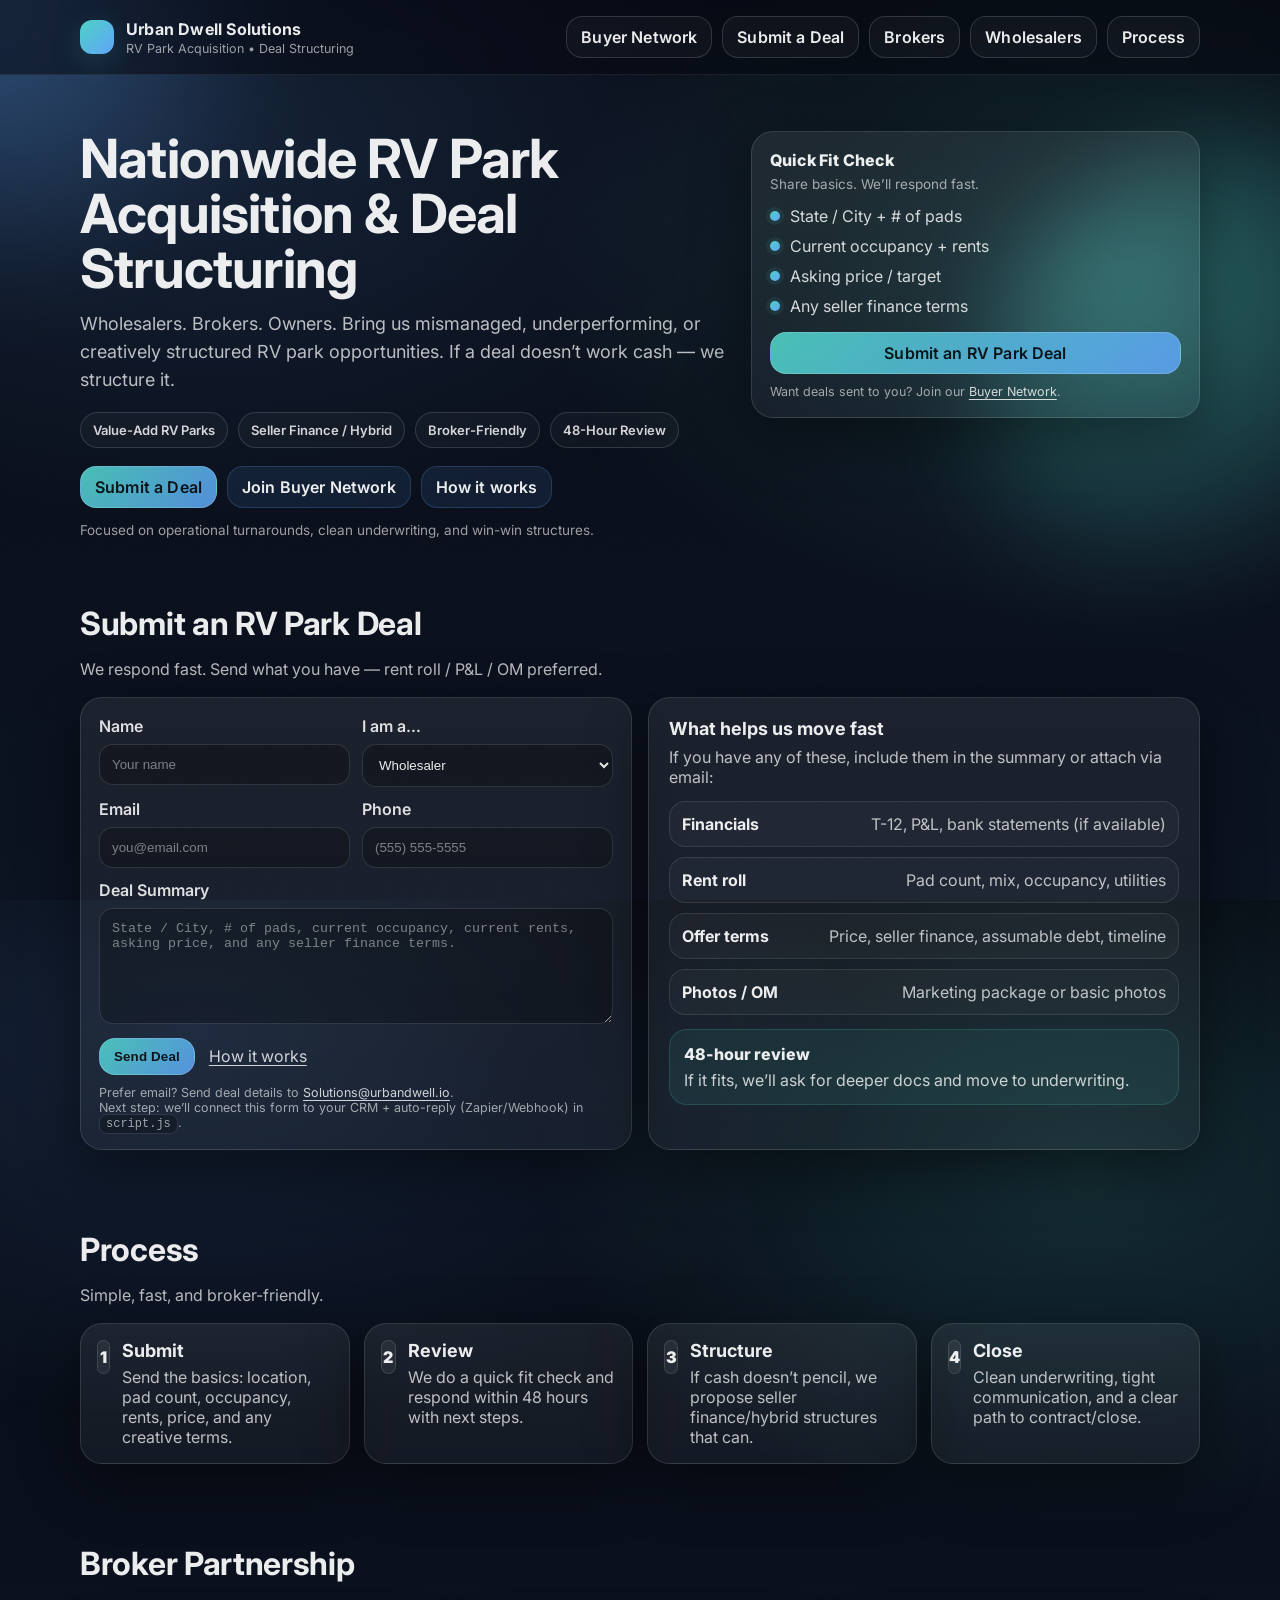
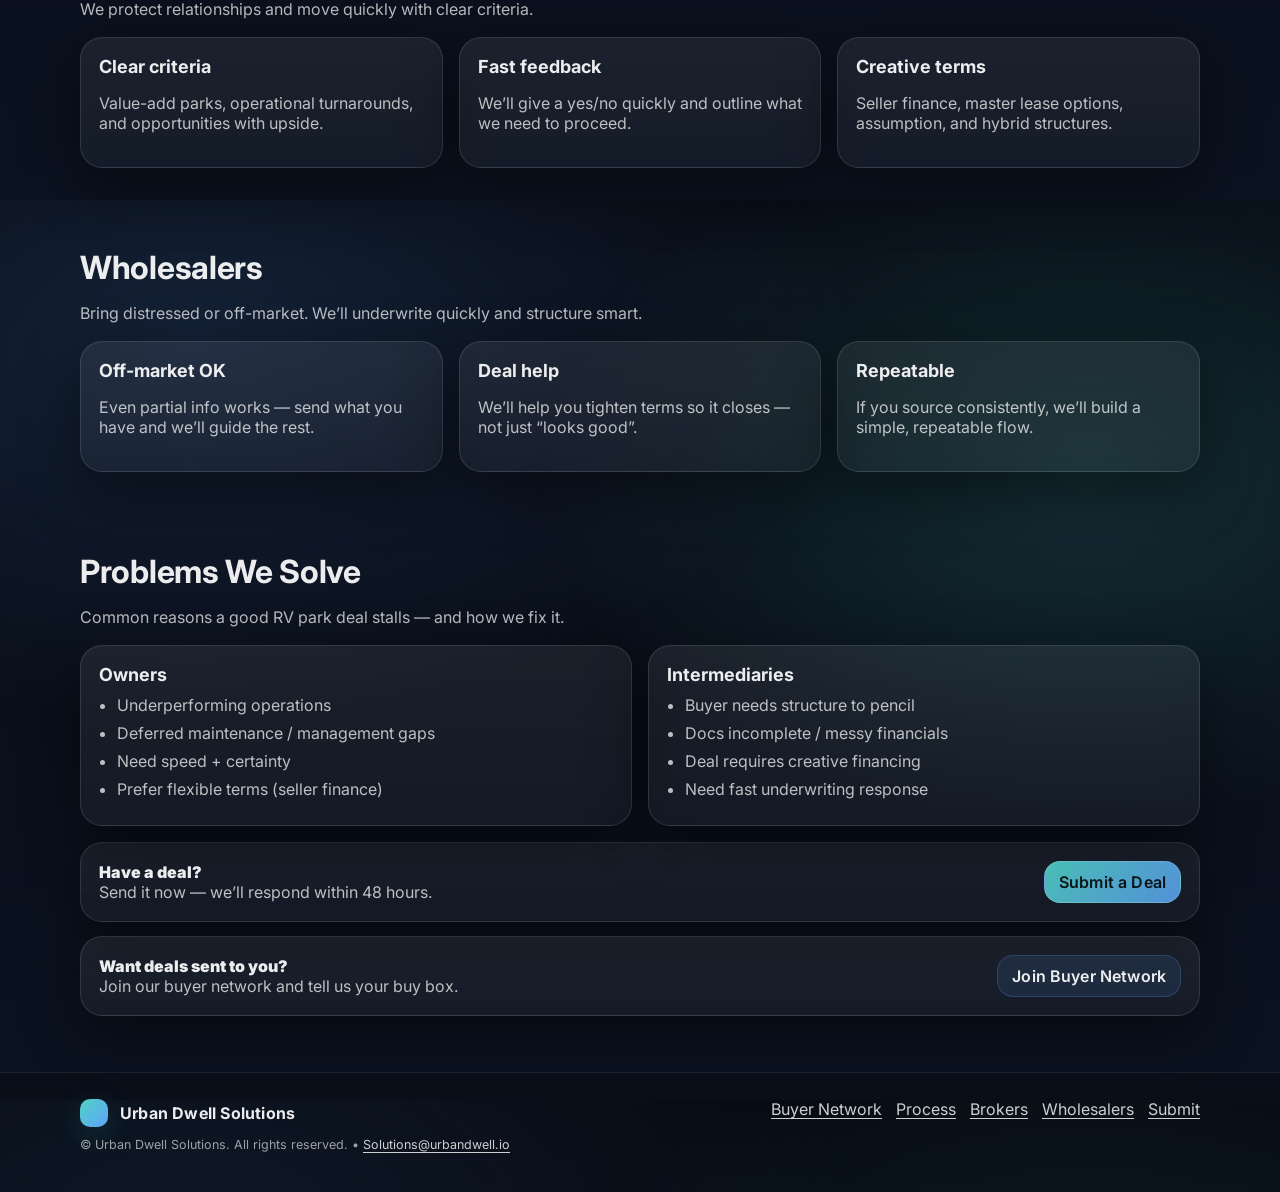
==== index.html @ c930790f "Update index.html" ====
<!doctype html>
<html lang="en">
<head>
  <meta charset="utf-8" />
  <meta name="viewport" content="width=device-width, initial-scale=1" />
  <title>Urban Dwell Solutions | RV Park Acquisition & Deal Structuring</title>
  <meta name="description" content="Nationwide RV Park acquisition and deal structuring. Wholesalers. Brokers. Owners." />

  <link rel="preconnect" href="https://fonts.googleapis.com">
  <link rel="preconnect" href="https://fonts.gstatic.com" crossorigin>
  <link href="https://fonts.googleapis.com/css2?family=Inter:wght@400;500;600;700&display=swap" rel="stylesheet">

  <link rel="stylesheet" href="styles.css" />
</head>

<body>
  <a class="skip" href="#main">Skip to content</a>

  <!-- Background glow -->
  <div class="bg" aria-hidden="true">
    <div class="bg__blob bg__blob--a"></div>
    <div class="bg__blob bg__blob--b"></div>
    <div class="bg__noise"></div>
  </div>

  <header class="header">
    <div class="container header__inner">
      <a class="brand" href="#top" aria-label="Urban Dwell Solutions home">
        <span class="brand__mark" aria-hidden="true"></span>
        <span class="brand__text">
          <span class="brand__name">Urban Dwell Solutions</span>
          <span class="brand__tag">RV Park Acquisition • Deal Structuring</span>
        </span>
      </a>

      <!-- ✅ UPDATED NAV (desktop) -->
      <nav class="nav" aria-label="Primary">
        <a class="btn btn--ghost" href="./buyers.html">Buyer Network</a>
        <a class="btn btn--ghost" href="#submit">Submit a Deal</a>
        <a class="btn btn--ghost" href="#brokers">Brokers</a>
        <a class="btn btn--ghost" href="#wholesalers">Wholesalers</a>
        <a class="btn btn--ghost" href="#process">Process</a>
      </nav>

      <button class="hamburger" type="button" aria-label="Open menu" aria-expanded="false" aria-controls="mobileMenu">
        <span></span><span></span><span></span>
      </button>
    </div>

    <!-- ✅ UPDATED NAV (mobile) -->
    <div class="mobileMenu" id="mobileMenu" hidden>
      <div class="container mobileMenu__inner">
        <a class="btn btn--ghost" href="./buyers.html">Buyer Network</a>
        <a class="btn btn--ghost" href="#submit">Submit a Deal</a>
        <a class="btn btn--ghost" href="#brokers">Brokers</a>
        <a class="btn btn--ghost" href="#wholesalers">Wholesalers</a>
        <a class="btn btn--ghost" href="#process">Process</a>
      </div>
    </div>
  </header>

  <main id="main">
    <section class="hero" id="top">
      <div class="container hero__grid">
        <div class="hero__copy">
          <h1>Nationwide RV Park Acquisition &amp; Deal Structuring</h1>
          <p class="lead">
            Wholesalers. Brokers. Owners. Bring us mismanaged, underperforming, or creatively structured RV park opportunities.
            If a deal doesn’t work cash — we structure it.
          </p>

          <div class="pills" aria-label="Highlights">
            <span class="pill">Value-Add RV Parks</span>
            <span class="pill">Seller Finance / Hybrid</span>
            <span class="pill">Broker-Friendly</span>
            <span class="pill">48-Hour Review</span>
          </div>

          <!-- ✅ UPDATED HERO CTA (added Buyer button) -->
          <div class="hero__cta">
            <a class="btn btn--primary" href="#submit">Submit a Deal</a>
            <a class="btn btn--soft" href="./buyers.html">Join Buyer Network</a>
            <a class="btn btn--soft" href="#process">How it works</a>
          </div>

          <div class="hero__fine">
            Focused on operational turnarounds, clean underwriting, and win-win structures.
          </div>
        </div>

        <div class="hero__card">
          <div class="card">
            <div class="card__top">
              <div class="card__title">Quick Fit Check</div>
              <div class="card__subtitle">Share basics. We’ll respond fast.</div>
            </div>

            <ul class="checklist">
              <li><span class="dot"></span> State / City + # of pads</li>
              <li><span class="dot"></span> Current occupancy + rents</li>
              <li><span class="dot"></span> Asking price / target</li>
              <li><span class="dot"></span> Any seller finance terms</li>
            </ul>

            <a class="btn btn--primary btn--full" href="#submit">Submit an RV Park Deal</a>

            <!-- ✅ Cleaner micro-copy -->
            <div class="micro">
              Want deals sent to you? Join our <a class="link" href="./buyers.html">Buyer Network</a>.
            </div>
          </div>
        </div>
      </div>
    </section>

    <section class="section" id="submit">
      <div class="container">
        <div class="section__head">
          <h2>Submit an RV Park Deal</h2>
          <p class="muted">We respond fast. Send what you have — rent roll / P&amp;L / OM preferred.</p>
        </div>

        <div class="grid grid--2">
          <form class="form card" id="dealForm">
            <div class="form__row">
              <label>
                <span>Name</span>
                <input name="name" type="text" placeholder="Your name" autocomplete="name" required />
              </label>

              <label>
                <span>I am a…</span>
                <select name="role" required>
                  <option value="Wholesaler">Wholesaler</option>
                  <option value="Broker">Broker</option>
                  <option value="Owner">Owner</option>
                  <option value="Other">Other</option>
                </select>
              </label>
            </div>

            <div class="form__row">
              <label>
                <span>Email</span>
                <input name="email" type="email" placeholder="you@email.com" autocomplete="email" required />
              </label>

              <label>
                <span>Phone</span>
                <input name="phone" type="tel" placeholder="(555) 555-5555" autocomplete="tel" />
              </label>
            </div>

            <label>
              <span>Deal Summary</span>
              <textarea name="summary" rows="6" placeholder="State / City, # of pads, current occupancy, current rents, asking price, and any seller finance terms." required></textarea>
            </label>

            <div class="form__actions">
              <button class="btn btn--primary" type="submit">Send Deal</button>
              <a class="link" href="#process">How it works</a>
            </div>

            <div class="micro">
              Prefer email? Send deal details to <a class="link" href="mailto:Solutions@urbandwell.io">Solutions@urbandwell.io</a>.
              <br />
              Next step: we’ll connect this form to your CRM + auto-reply (Zapier/Webhook) in <code>script.js</code>.
            </div>
          </form>

          <div class="card card--info">
            <h3>What helps us move fast</h3>
            <div class="muted">If you have any of these, include them in the summary or attach via email:</div>

            <div class="infoGrid">
              <div class="infoItem">
                <div class="infoItem__k">Financials</div>
                <div class="infoItem__v">T-12, P&amp;L, bank statements (if available)</div>
              </div>
              <div class="infoItem">
                <div class="infoItem__k">Rent roll</div>
                <div class="infoItem__v">Pad count, mix, occupancy, utilities</div>
              </div>
              <div class="infoItem">
                <div class="infoItem__k">Offer terms</div>
                <div class="infoItem__v">Price, seller finance, assumable debt, timeline</div>
              </div>
              <div class="infoItem">
                <div class="infoItem__k">Photos / OM</div>
                <div class="infoItem__v">Marketing package or basic photos</div>
              </div>
            </div>

            <div class="callout">
              <div class="callout__title">48-hour review</div>
              <div class="callout__text">If it fits, we’ll ask for deeper docs and move to underwriting.</div>
            </div>
          </div>
        </div>
      </div>
    </section>

    <section class="section" id="process">
      <div class="container">
        <div class="section__head">
          <h2>Process</h2>
          <p class="muted">Simple, fast, and broker-friendly.</p>
        </div>

        <div class="steps">
          <div class="step card">
            <div class="step__num">1</div>
            <div class="step__body">
              <h3>Submit</h3>
              <p class="muted">Send the basics: location, pad count, occupancy, rents, price, and any creative terms.</p>
            </div>
          </div>
          <div class="step card">
            <div class="step__num">2</div>
            <div class="step__body">
              <h3>Review</h3>
              <p class="muted">We do a quick fit check and respond within 48 hours with next steps.</p>
            </div>
          </div>
          <div class="step card">
            <div class="step__num">3</div>
            <div class="step__body">
              <h3>Structure</h3>
              <p class="muted">If cash doesn’t pencil, we propose seller finance/hybrid structures that can.</p>
            </div>
          </div>
          <div class="step card">
            <div class="step__num">4</div>
            <div class="step__body">
              <h3>Close</h3>
              <p class="muted">Clean underwriting, tight communication, and a clear path to contract/close.</p>
            </div>
          </div>
        </div>
      </div>
    </section>

    <section class="section" id="brokers">
      <div class="container">
        <div class="section__head">
          <h2>Broker Partnership</h2>
          <p class="muted">We protect relationships and move quickly with clear criteria.</p>
        </div>

        <div class="grid grid--3">
          <div class="card">
            <h3>Clear criteria</h3>
            <p class="muted">Value-add parks, operational turnarounds, and opportunities with upside.</p>
          </div>
          <div class="card">
            <h3>Fast feedback</h3>
            <p class="muted">We’ll give a yes/no quickly and outline what we need to proceed.</p>
          </div>
          <div class="card">
            <h3>Creative terms</h3>
            <p class="muted">Seller finance, master lease options, assumption, and hybrid structures.</p>
          </div>
        </div>
      </div>
    </section>

    <section class="section" id="wholesalers">
      <div class="container">
        <div class="section__head">
          <h2>Wholesalers</h2>
          <p class="muted">Bring distressed or off-market. We’ll underwrite quickly and structure smart.</p>
        </div>

        <div class="grid grid--3">
          <div class="card">
            <h3>Off-market OK</h3>
            <p class="muted">Even partial info works — send what you have and we’ll guide the rest.</p>
          </div>
          <div class="card">
            <h3>Deal help</h3>
            <p class="muted">We’ll help you tighten terms so it closes — not just “looks good”.</p>
          </div>
          <div class="card">
            <h3>Repeatable</h3>
            <p class="muted">If you source consistently, we’ll build a simple, repeatable flow.</p>
          </div>
        </div>
      </div>
    </section>

    <section class="section section--tight" id="problems">
      <div class="container">
        <div class="section__head">
          <h2>Problems We Solve</h2>
          <p class="muted">Common reasons a good RV park deal stalls — and how we fix it.</p>
        </div>

        <div class="grid grid--2">
          <div class="card">
            <h3>Owners</h3>
            <ul class="bullets">
              <li>Underperforming operations</li>
              <li>Deferred maintenance / management gaps</li>
              <li>Need speed + certainty</li>
              <li>Prefer flexible terms (seller finance)</li>
            </ul>
          </div>
          <div class="card">
            <h3>Intermediaries</h3>
            <ul class="bullets">
              <li>Buyer needs structure to pencil</li>
              <li>Docs incomplete / messy financials</li>
              <li>Deal requires creative financing</li>
              <li>Need fast underwriting response</li>
            </ul>
          </div>
        </div>

        <div class="footerCTA card">
          <div>
            <div class="footerCTA__title">Have a deal?</div>
            <div class="muted">Send it now — we’ll respond within 48 hours.</div>
          </div>
          <a class="btn btn--primary" href="#submit">Submit a Deal</a>
        </div>

        <!-- ✅ NEW CTA: Buyer Network -->
        <div class="footerCTA card" style="margin-top: 14px;">
          <div>
            <div class="footerCTA__title">Want deals sent to you?</div>
            <div class="muted">Join our buyer network and tell us your buy box.</div>
          </div>
          <a class="btn btn--soft" href="./buyers.html">Join Buyer Network</a>
        </div>
      </div>
    </section>
  </main>

  <footer class="footer">
    <div class="container footer__inner">
      <div class="footer__left">
        <div class="brand brand--small">
          <span class="brand__mark" aria-hidden="true"></span>
          <span class="brand__text">
            <span class="brand__name">Urban Dwell Solutions</span>
            <span class="brand__tag">RV Park Acquisition • Deal Structuring</span>
          </span>
        </div>
        <div class="micro">
          © <span id="year"></span> Urban Dwell Solutions. All rights reserved.
          • <a class="link" href="mailto:Solutions@urbandwell.io">Solutions@urbandwell.io</a>
        </div>
      </div>

      <div class="footer__right">
        <a class="link" href="./buyers.html">Buyer Network</a>
        <a class="link" href="#process">Process</a>
        <a class="link" href="#brokers">Brokers</a>
        <a class="link" href="#wholesalers">Wholesalers</a>
        <a class="link" href="#submit">Submit</a>
      </div>
    </div>
  </footer>

  <script src="script.js"></script>
</body>
</html>
---- styles.css ----
:root{
  --bg0:#070b14;
  --bg1:#0b1220;
  --card:rgba(255,255,255,.06);
  --card2:rgba(255,255,255,.08);
  --stroke:rgba(255,255,255,.14);
  --text:rgba(255,255,255,.92);
  --muted:rgba(255,255,255,.72);
  --muted2:rgba(255,255,255,.60);
  --shadow: 0 18px 60px rgba(0,0,0,.45);
  --radius: 22px;

  --accentA:#4fd1c5;
  --accentB:#60a5fa;
  --accentC:#a78bfa;

  --container: 1120px;
}

*{ box-sizing:border-box; }
html,body{ height:100%; }
body{
  margin:0;
  font-family: Inter, system-ui, -apple-system, Segoe UI, Roboto, Arial, sans-serif;
  background: radial-gradient(1200px 700px at 15% 15%, rgba(96,165,250,.14), transparent 55%),
              radial-gradient(1000px 650px at 85% 30%, rgba(79,209,197,.16), transparent 55%),
              linear-gradient(180deg, var(--bg0), var(--bg1));
  color:var(--text);
  overflow-x:hidden;
}

a{ color:inherit; text-decoration:none; }
.skip{
  position:absolute; left:-999px; top:auto;
  width:1px; height:1px; overflow:hidden;
}
.skip:focus{
  left:16px; top:16px; width:auto; height:auto;
  padding:10px 12px; background:rgba(0,0,0,.7);
  border:1px solid var(--stroke); border-radius:12px;
  z-index:9999;
}

.container{
  width:min(var(--container), calc(100% - 40px));
  margin:0 auto;
}

.bg{ position:fixed; inset:0; pointer-events:none; z-index:-1; }
.bg__blob{
  position:absolute; width:520px; height:520px; border-radius:999px;
  filter: blur(46px); opacity:.55;
}
.bg__blob--a{
  left:-180px; top:-160px;
  background: radial-gradient(circle at 30% 30%, rgba(96,165,250,.75), transparent 60%);
}
.bg__blob--b{
  right:-220px; top:140px;
  background: radial-gradient(circle at 30% 30%, rgba(79,209,197,.75), transparent 60%);
}
.bg__noise{
  position:absolute; inset:0;
  background-image:url("data:image/svg+xml,%3Csvg xmlns='http://www.w3.org/2000/svg' width='160' height='160'%3E%3Cfilter id='n'%3E%3CfeTurbulence type='fractalNoise' baseFrequency='.9' numOctaves='3' stitchTiles='stitch'/%3E%3C/filter%3E%3Crect width='160' height='160' filter='url(%23n)' opacity='.08'/%3E%3C/svg%3E");
  opacity:.18;
  mix-blend-mode: overlay;
}

.header{
  position:sticky; top:0; z-index:50;
  backdrop-filter: blur(14px);
  background: rgba(6,9,17,.55);
  border-bottom: 1px solid rgba(255,255,255,.08);
}
.header__inner{
  display:flex; align-items:center; justify-content:space-between;
  gap:18px; padding:16px 0;
}

.brand{
  display:flex; align-items:center; gap:12px;
  min-width: 240px;
}
.brand__mark{
  width:34px; height:34px; border-radius:12px;
  background: linear-gradient(135deg, var(--accentA), var(--accentB));
  box-shadow: 0 8px 30px rgba(79,209,197,.18);
}
.brand__text{ display:flex; flex-direction:column; gap:2px; }
.brand__name{ font-weight:700; letter-spacing:.2px; }
.brand__tag{ font-size:12.5px; color:var(--muted2); }

.brand--small .brand__mark{ width:28px; height:28px; border-radius:10px; }
.brand--small .brand__tag{ display:none; }

.nav{
  display:flex; align-items:center; gap:10px;
}

.hamburger{
  display:none;
  width:42px; height:42px;
  border-radius:14px;
  border:1px solid rgba(255,255,255,.12);
  background: rgba(255,255,255,.04);
  color:var(--text);
  cursor:pointer;
}
.hamburger span{
  display:block; width:18px; height:2px; margin:4px auto;
  background: rgba(255,255,255,.75);
  border-radius:2px;
}

.mobileMenu{
  border-top: 1px solid rgba(255,255,255,.08);
  background: rgba(6,9,17,.68);
}
.mobileMenu__inner{
  display:grid;
  grid-template-columns: 1fr 1fr;
  gap:10px;
  padding: 14px 0 18px;
}

.btn{
  display:inline-flex; align-items:center; justify-content:center;
  gap:10px;
  padding:10px 14px;
  border-radius: 16px;
  border: 1px solid rgba(255,255,255,.14);
  background: rgba(255,255,255,.04);
  color: var(--text);
  font-weight: 600;
  letter-spacing: .15px;
  white-space: nowrap;
  cursor:pointer;
  transition: transform .15s ease, background .15s ease, border-color .15s ease;
}
.btn:hover{ transform: translateY(-1px); border-color: rgba(255,255,255,.22); background: rgba(255,255,255,.06); }
.btn:active{ transform: translateY(0px); }

.btn--ghost{
  background: rgba(255,255,255,.035);
}

.btn--primary{
  border: 1px solid rgba(255,255,255,.16);
  background: linear-gradient(135deg, rgba(79,209,197,.9), rgba(96,165,250,.85));
  color: rgba(0,0,0,.88);
}
.btn--primary:hover{ background: linear-gradient(135deg, rgba(79,209,197,1), rgba(96,165,250,1)); }

.btn--soft{
  background: rgba(96,165,250,.10);
  border-color: rgba(96,165,250,.22);
}

.btn--full{ width:100%; }

.hero{
  padding: 56px 0 26px;
}
.hero__grid{
  display:grid;
  grid-template-columns: 1.3fr .9fr;
  gap: 22px;
  align-items:start;
}

h1{
  font-size: 54px;
  line-height: 1.02;
  margin: 0 0 14px;
  letter-spacing: -0.8px;
}
.lead{
  font-size: 18px;
  line-height: 1.55;
  color: var(--muted);
  max-width: 62ch;
  margin: 0 0 18px;
}

.pills{
  display:flex; flex-wrap:wrap;
  gap:10px;
  margin: 0 0 18px;
}
.pill{
  display:inline-flex; align-items:center; justify-content:center;
  padding: 9px 12px;
  border-radius: 999px;
  border: 1px solid rgba(255,255,255,.14);
  background: rgba(255,255,255,.03);
  color: rgba(255,255,255,.82);
  font-weight: 600;
  font-size: 13px;
}

.hero__cta{
  display:flex; gap:10px; flex-wrap:wrap;
  margin: 0 0 14px;
}
.hero__fine{
  color: var(--muted2);
  font-size: 13.5px;
}

.card{
  background: linear-gradient(180deg, rgba(255,255,255,.07), rgba(255,255,255,.045));
  border: 1px solid rgba(255,255,255,.12);
  border-radius: var(--radius);
  box-shadow: var(--shadow);
  padding: 18px;
}
.card--info{
  padding: 20px;
}

.card__top{ margin-bottom: 12px; }
.card__title{ font-weight: 800; letter-spacing:.2px; }
.card__subtitle{ color: var(--muted2); margin-top: 6px; font-size: 13.5px; }

.checklist{
  list-style:none; padding:0; margin: 14px 0 16px;
  display:grid; gap:10px;
}
.checklist li{
  display:flex; align-items:center; gap:10px;
  color: rgba(255,255,255,.82);
}
.dot{
  width:10px; height:10px; border-radius:999px;
  background: linear-gradient(135deg, var(--accentA), var(--accentB));
  box-shadow: 0 0 0 4px rgba(79,209,197,.08);
}

.micro{
  color: var(--muted2);
  font-size: 12.5px;
  margin-top: 10px;
}
code{
  font-family: ui-monospace, SFMono-Regular, Menlo, Monaco, Consolas, "Liberation Mono", monospace;
  font-size: 12px;
  padding: 2px 6px;
  border-radius: 8px;
  border: 1px solid rgba(255,255,255,.12);
  background: rgba(0,0,0,.25);
}

.section{
  padding: 40px 0;
}
.section--tight{ padding-bottom: 56px; }

.section__head{
  margin-bottom: 18px;
}
h2{
  font-size: 32px;
  margin: 0 0 8px;
  letter-spacing: -0.3px;
}
h3{
  font-size: 18px;
  margin: 0 0 8px;
}
.muted{ color: var(--muted); }

.grid{
  display:grid;
  gap: 16px;
}
.grid--2{ grid-template-columns: 1fr 1fr; }
.grid--3{ grid-template-columns: 1fr 1fr 1fr; }

.form label{
  display:flex; flex-direction:column; gap:8px;
  font-weight: 600;
  color: rgba(255,255,255,.86);
}
.form input, .form select, .form textarea{
  width: 100%;
  padding: 12px 12px;
  border-radius: 14px;
  border: 1px solid rgba(255,255,255,.12);
  background: rgba(0,0,0,.25);
  color: var(--text);
  outline: none;
}
.form input::placeholder, .form textarea::placeholder{
  color: rgba(255,255,255,.45);
}
.form input:focus, .form select:focus, .form textarea:focus{
  border-color: rgba(96,165,250,.45);
  box-shadow: 0 0 0 4px rgba(96,165,250,.12);
}

.form__row{
  display:grid;
  grid-template-columns: 1fr 1fr;
  gap: 12px;
  margin-bottom: 12px;
}
.form__actions{
  display:flex; align-items:center; justify-content:flex-start;
  gap: 14px;
  margin-top: 14px;
}
.link{
  color: rgba(255,255,255,.80);
  text-decoration: underline;
  text-underline-offset: 3px;
}
.link:hover{ color: rgba(255,255,255,.95); }

.infoGrid{
  display:grid;
  gap: 10px;
  margin-top: 14px;
}
.infoItem{
  display:flex; justify-content:space-between; gap:14px;
  padding: 12px 12px;
  border-radius: 16px;
  border: 1px solid rgba(255,255,255,.10);
  background: rgba(255,255,255,.03);
}
.infoItem__k{ font-weight: 700; }
.infoItem__v{ color: var(--muted); text-align:right; }

.callout{
  margin-top: 14px;
  padding: 14px 14px;
  border-radius: 18px;
  border: 1px solid rgba(79,209,197,.18);
  background: rgba(79,209,197,.08);
}
.callout__title{ font-weight: 800; }
.callout__text{ color: rgba(255,255,255,.78); margin-top: 6px; }

.steps{
  display:grid;
  grid-template-columns: repeat(4, 1fr);
  gap: 14px;
}
.step{
  display:flex; gap: 12px;
  padding: 16px;
}
.step__num{
  width: 34px; height: 34px; border-radius: 14px;
  display:flex; align-items:center; justify-content:center;
  font-weight: 900;
  background: rgba(255,255,255,.06);
  border: 1px solid rgba(255,255,255,.12);
}
.step__body h3{ margin: 0 0 6px; }
.step__body p{ margin: 0; }

.bullets{
  margin: 10px 0 0;
  padding-left: 18px;
  color: var(--muted);
}
.bullets li{ margin: 8px 0; }

.footerCTA{
  margin-top: 16px;
  display:flex; align-items:center; justify-content:space-between;
  gap: 14px;
  padding: 18px;
}
.footerCTA__title{ font-weight: 900; }

.footer{
  padding: 26px 0 40px;
  border-top: 1px solid rgba(255,255,255,.08);
  background: rgba(6,9,17,.35);
}
.footer__inner{
  display:flex; align-items:flex-start; justify-content:space-between;
  gap: 18px;
}
.footer__right{
  display:flex; gap: 14px; flex-wrap:wrap;
}

/* ---------- Responsive ---------- */
@media (max-width: 980px){
  .hero__grid{ grid-template-columns: 1fr; }
  h1{ font-size: 44px; }
  .steps{ grid-template-columns: 1fr 1fr; }
  .grid--3{ grid-template-columns: 1fr; }
}

@media (max-width: 760px){
  .container{ width: min(var(--container), calc(100% - 26px)); }

  .nav{ display:none; }
  .hamburger{ display:inline-flex; align-items:center; justify-content:center; }

  h1{ font-size: 38px; }
  .lead{ font-size: 16.5px; }

  .grid--2{ grid-template-columns: 1fr; }
  .form__row{ grid-template-columns: 1fr; }

  .steps{ grid-template-columns: 1fr; }

  .mobileMenu__inner{ grid-template-columns: 1fr 1fr; }
  .btn{ border-radius: 18px; }
    }
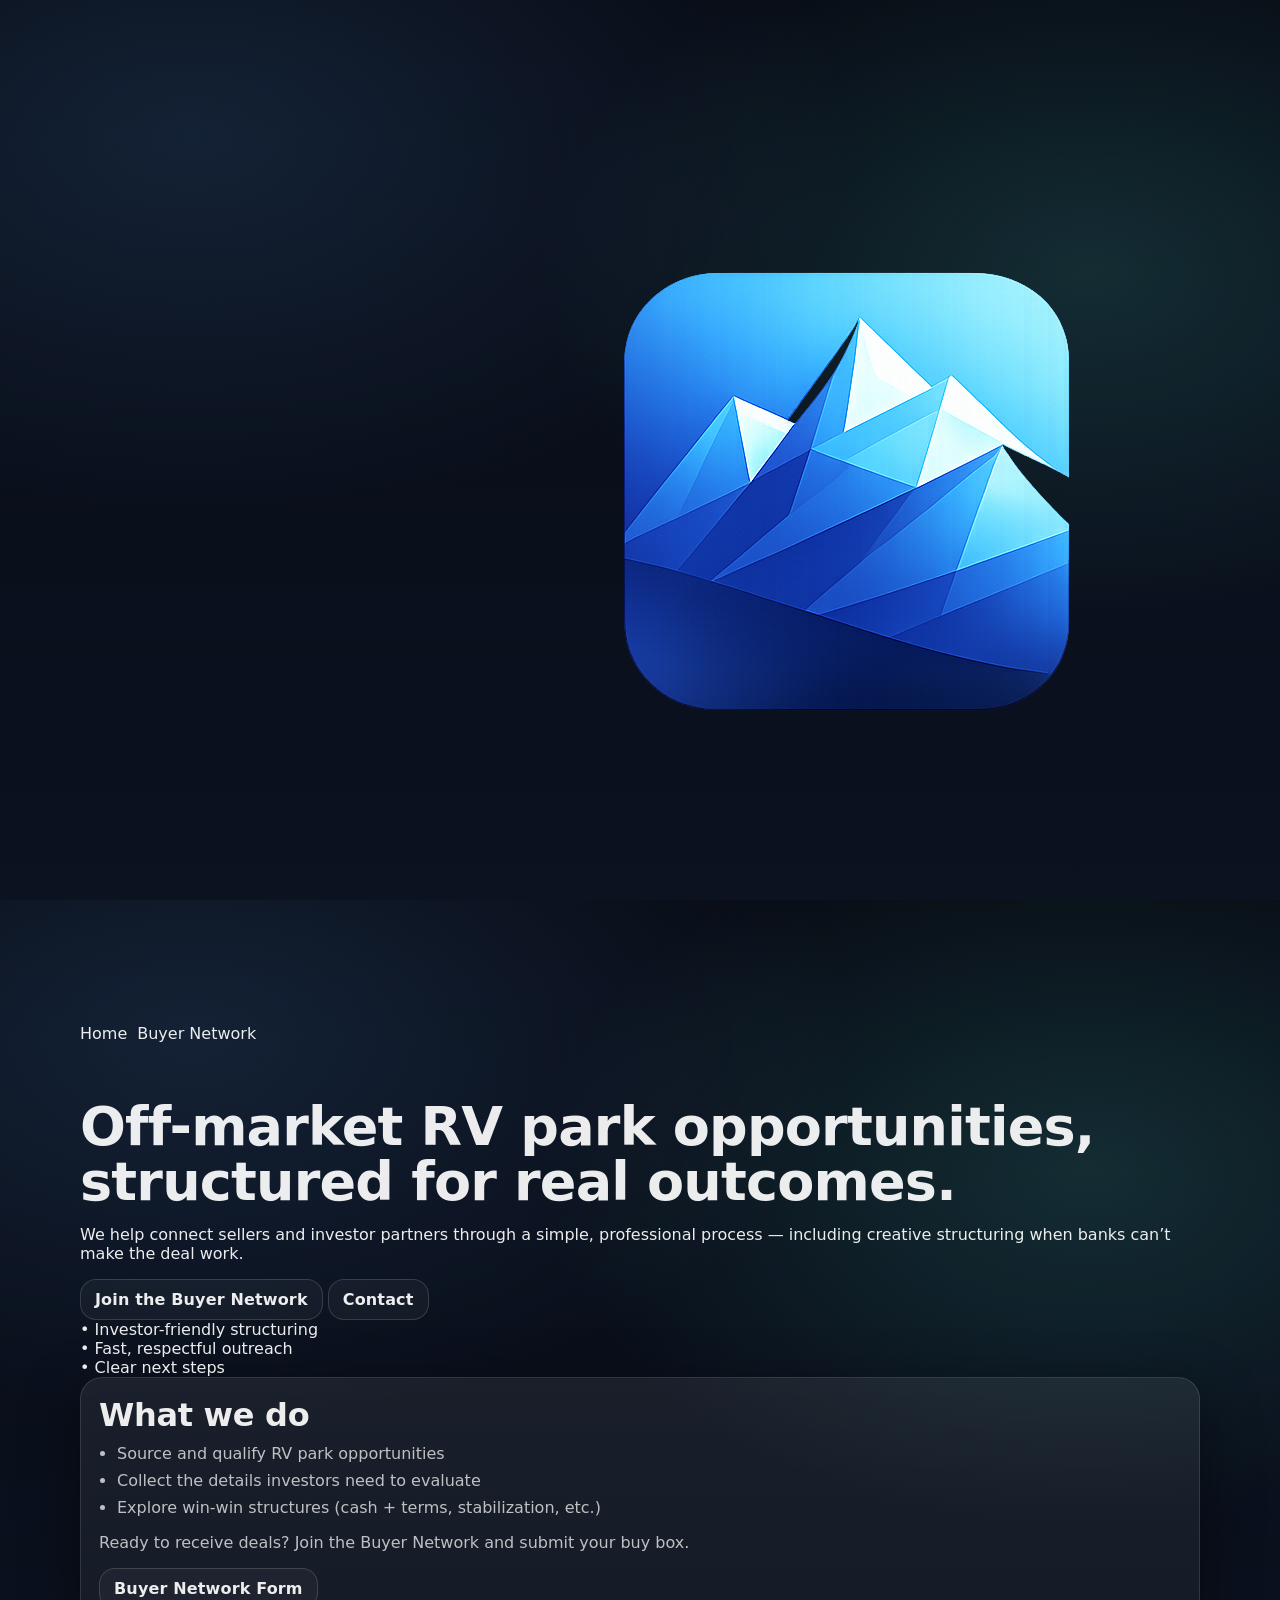
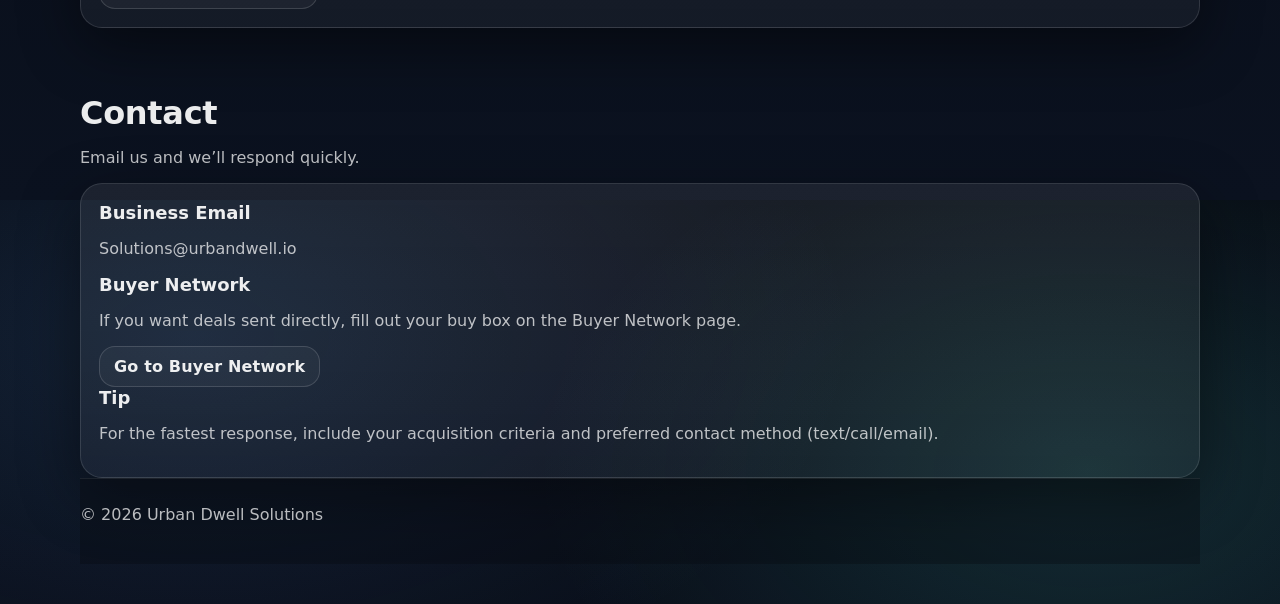
==== commit d197a4b4: "Update index.html" ====
--- a/index.html
+++ b/index.html
@@ -1,367 +1,107 @@
-<!doctype html>
+<!DOCTYPE html>
 <html lang="en">
 <head>
-  <meta charset="utf-8" />
-  <meta name="viewport" content="width=device-width, initial-scale=1" />
-  <title>Urban Dwell Solutions | RV Park Acquisition & Deal Structuring</title>
-  <meta name="description" content="Nationwide RV Park acquisition and deal structuring. Wholesalers. Brokers. Owners." />
-
-  <link rel="preconnect" href="https://fonts.googleapis.com">
-  <link rel="preconnect" href="https://fonts.gstatic.com" crossorigin>
-  <link href="https://fonts.googleapis.com/css2?family=Inter:wght@400;500;600;700&display=swap" rel="stylesheet">
-
+  <meta charset="UTF-8" />
+  <meta name="viewport" content="width=device-width, initial-scale=1.0" />
+  <title>Urban Dwell Solutions</title>
+  <meta name="description" content="Urban Dwell Solutions — RV park acquisitions, creative structuring, and buyer network." />
+  <link rel="icon" href="logo-icon.png" />
   <link rel="stylesheet" href="styles.css" />
 </head>
 
 <body>
-  <a class="skip" href="#main">Skip to content</a>
-
-  <!-- Background glow -->
-  <div class="bg" aria-hidden="true">
-    <div class="bg__blob bg__blob--a"></div>
-    <div class="bg__blob bg__blob--b"></div>
-    <div class="bg__noise"></div>
-  </div>
-
-  <header class="header">
-    <div class="container header__inner">
-      <a class="brand" href="#top" aria-label="Urban Dwell Solutions home">
-        <span class="brand__mark" aria-hidden="true"></span>
-        <span class="brand__text">
-          <span class="brand__name">Urban Dwell Solutions</span>
-          <span class="brand__tag">RV Park Acquisition • Deal Structuring</span>
-        </span>
+  <header class="site-header">
+    <div class="container header-inner">
+      <a class="brand" href="index.html">
+        <img src="logo-icon.png" alt="Urban Dwell Solutions" class="brand-logo" />
+        <span class="brand-name">Urban Dwell Solutions</span>
       </a>
 
-      <!-- ✅ UPDATED NAV (desktop) -->
-      <nav class="nav" aria-label="Primary">
-        <a class="btn btn--ghost" href="./buyers.html">Buyer Network</a>
-        <a class="btn btn--ghost" href="#submit">Submit a Deal</a>
-        <a class="btn btn--ghost" href="#brokers">Brokers</a>
-        <a class="btn btn--ghost" href="#wholesalers">Wholesalers</a>
-        <a class="btn btn--ghost" href="#process">Process</a>
+      <nav class="nav">
+        <a href="index.html" class="nav-link active">Home</a>
+        <a href="buyers.html" class="nav-link">Buyer Network</a>
       </nav>
-
-      <button class="hamburger" type="button" aria-label="Open menu" aria-expanded="false" aria-controls="mobileMenu">
-        <span></span><span></span><span></span>
-      </button>
-    </div>
-
-    <!-- ✅ UPDATED NAV (mobile) -->
-    <div class="mobileMenu" id="mobileMenu" hidden>
-      <div class="container mobileMenu__inner">
-        <a class="btn btn--ghost" href="./buyers.html">Buyer Network</a>
-        <a class="btn btn--ghost" href="#submit">Submit a Deal</a>
-        <a class="btn btn--ghost" href="#brokers">Brokers</a>
-        <a class="btn btn--ghost" href="#wholesalers">Wholesalers</a>
-        <a class="btn btn--ghost" href="#process">Process</a>
-      </div>
     </div>
   </header>
 
-  <main id="main">
-    <section class="hero" id="top">
-      <div class="container hero__grid">
-        <div class="hero__copy">
-          <h1>Nationwide RV Park Acquisition &amp; Deal Structuring</h1>
-          <p class="lead">
-            Wholesalers. Brokers. Owners. Bring us mismanaged, underperforming, or creatively structured RV park opportunities.
-            If a deal doesn’t work cash — we structure it.
+  <main>
+    <section class="hero">
+      <div class="container hero-inner">
+        <div class="hero-copy">
+          <h1>Off-market RV park opportunities, structured for real outcomes.</h1>
+          <p class="subtext">
+            We help connect sellers and investor partners through a simple, professional process —
+            including creative structuring when banks can’t make the deal work.
           </p>
 
-          <div class="pills" aria-label="Highlights">
-            <span class="pill">Value-Add RV Parks</span>
-            <span class="pill">Seller Finance / Hybrid</span>
-            <span class="pill">Broker-Friendly</span>
-            <span class="pill">48-Hour Review</span>
+          <div class="hero-actions">
+            <a class="btn primary" href="buyers.html">Join the Buyer Network</a>
+            <a class="btn ghost" href="#contact">Contact</a>
           </div>
 
-          <!-- ✅ UPDATED HERO CTA (added Buyer button) -->
-          <div class="hero__cta">
-            <a class="btn btn--primary" href="#submit">Submit a Deal</a>
-            <a class="btn btn--soft" href="./buyers.html">Join Buyer Network</a>
-            <a class="btn btn--soft" href="#process">How it works</a>
-          </div>
-
-          <div class="hero__fine">
-            Focused on operational turnarounds, clean underwriting, and win-win structures.
+          <div class="trust-row">
+            <div class="trust-item">• Investor-friendly structuring</div>
+            <div class="trust-item">• Fast, respectful outreach</div>
+            <div class="trust-item">• Clear next steps</div>
           </div>
         </div>
 
-        <div class="hero__card">
+        <div class="hero-card">
           <div class="card">
-            <div class="card__top">
-              <div class="card__title">Quick Fit Check</div>
-              <div class="card__subtitle">Share basics. We’ll respond fast.</div>
-            </div>
-
-            <ul class="checklist">
-              <li><span class="dot"></span> State / City + # of pads</li>
-              <li><span class="dot"></span> Current occupancy + rents</li>
-              <li><span class="dot"></span> Asking price / target</li>
-              <li><span class="dot"></span> Any seller finance terms</li>
+            <h2>What we do</h2>
+            <ul class="bullets">
+              <li>Source and qualify RV park opportunities</li>
+              <li>Collect the details investors need to evaluate</li>
+              <li>Explore win-win structures (cash + terms, stabilization, etc.)</li>
             </ul>
-
-            <a class="btn btn--primary btn--full" href="#submit">Submit an RV Park Deal</a>
-
-            <!-- ✅ Cleaner micro-copy -->
-            <div class="micro">
-              Want deals sent to you? Join our <a class="link" href="./buyers.html">Buyer Network</a>.
-            </div>
+            <div class="divider"></div>
+            <p class="muted">
+              Ready to receive deals? Join the Buyer Network and submit your buy box.
+            </p>
+            <a class="btn primary full" href="buyers.html">Buyer Network Form</a>
           </div>
         </div>
       </div>
     </section>
 
-    <section class="section" id="submit">
+    <section class="section" id="contact">
       <div class="container">
-        <div class="section__head">
-          <h2>Submit an RV Park Deal</h2>
-          <p class="muted">We respond fast. Send what you have — rent roll / P&amp;L / OM preferred.</p>
+        <div class="section-head">
+          <h2>Contact</h2>
+          <p class="muted">Email us and we’ll respond quickly.</p>
         </div>
 
-        <div class="grid grid--2">
-          <form class="form card" id="dealForm">
-            <div class="form__row">
-              <label>
-                <span>Name</span>
-                <input name="name" type="text" placeholder="Your name" autocomplete="name" required />
-              </label>
+        <div class="card">
+          <div class="contact-grid">
+            <div>
+              <h3 class="h3">Business Email</h3>
+              <p class="muted">
+                <a href="mailto:Solutions@urbandwell.io">Solutions@urbandwell.io</a>
+              </p>
 
-              <label>
-                <span>I am a…</span>
-                <select name="role" required>
-                  <option value="Wholesaler">Wholesaler</option>
-                  <option value="Broker">Broker</option>
-                  <option value="Owner">Owner</option>
-                  <option value="Other">Other</option>
-                </select>
-              </label>
+              <h3 class="h3">Buyer Network</h3>
+              <p class="muted">
+                If you want deals sent directly, fill out your buy box on the Buyer Network page.
+              </p>
+              <a class="btn ghost" href="buyers.html">Go to Buyer Network</a>
             </div>
 
-            <div class="form__row">
-              <label>
-                <span>Email</span>
-                <input name="email" type="email" placeholder="you@email.com" autocomplete="email" required />
-              </label>
-
-              <label>
-                <span>Phone</span>
-                <input name="phone" type="tel" placeholder="(555) 555-5555" autocomplete="tel" />
-              </label>
-            </div>
-
-            <label>
-              <span>Deal Summary</span>
-              <textarea name="summary" rows="6" placeholder="State / City, # of pads, current occupancy, current rents, asking price, and any seller finance terms." required></textarea>
-            </label>
-
-            <div class="form__actions">
-              <button class="btn btn--primary" type="submit">Send Deal</button>
-              <a class="link" href="#process">How it works</a>
-            </div>
-
-            <div class="micro">
-              Prefer email? Send deal details to <a class="link" href="mailto:Solutions@urbandwell.io">Solutions@urbandwell.io</a>.
-              <br />
-              Next step: we’ll connect this form to your CRM + auto-reply (Zapier/Webhook) in <code>script.js</code>.
-            </div>
-          </form>
-
-          <div class="card card--info">
-            <h3>What helps us move fast</h3>
-            <div class="muted">If you have any of these, include them in the summary or attach via email:</div>
-
-            <div class="infoGrid">
-              <div class="infoItem">
-                <div class="infoItem__k">Financials</div>
-                <div class="infoItem__v">T-12, P&amp;L, bank statements (if available)</div>
-              </div>
-              <div class="infoItem">
-                <div class="infoItem__k">Rent roll</div>
-                <div class="infoItem__v">Pad count, mix, occupancy, utilities</div>
-              </div>
-              <div class="infoItem">
-                <div class="infoItem__k">Offer terms</div>
-                <div class="infoItem__v">Price, seller finance, assumable debt, timeline</div>
-              </div>
-              <div class="infoItem">
-                <div class="infoItem__k">Photos / OM</div>
-                <div class="infoItem__v">Marketing package or basic photos</div>
-              </div>
-            </div>
-
-            <div class="callout">
-              <div class="callout__title">48-hour review</div>
-              <div class="callout__text">If it fits, we’ll ask for deeper docs and move to underwriting.</div>
+            <div class="note">
+              <h3 class="h3">Tip</h3>
+              <p class="muted">
+                For the fastest response, include your acquisition criteria and preferred contact method (text/call/email).
+              </p>
             </div>
           </div>
         </div>
-      </div>
-    </section>
 
-    <section class="section" id="process">
-      <div class="container">
-        <div class="section__head">
-          <h2>Process</h2>
-          <p class="muted">Simple, fast, and broker-friendly.</p>
-        </div>
-
-        <div class="steps">
-          <div class="step card">
-            <div class="step__num">1</div>
-            <div class="step__body">
-              <h3>Submit</h3>
-              <p class="muted">Send the basics: location, pad count, occupancy, rents, price, and any creative terms.</p>
-            </div>
-          </div>
-          <div class="step card">
-            <div class="step__num">2</div>
-            <div class="step__body">
-              <h3>Review</h3>
-              <p class="muted">We do a quick fit check and respond within 48 hours with next steps.</p>
-            </div>
-          </div>
-          <div class="step card">
-            <div class="step__num">3</div>
-            <div class="step__body">
-              <h3>Structure</h3>
-              <p class="muted">If cash doesn’t pencil, we propose seller finance/hybrid structures that can.</p>
-            </div>
-          </div>
-          <div class="step card">
-            <div class="step__num">4</div>
-            <div class="step__body">
-              <h3>Close</h3>
-              <p class="muted">Clean underwriting, tight communication, and a clear path to contract/close.</p>
-            </div>
-          </div>
-        </div>
-      </div>
-    </section>
-
-    <section class="section" id="brokers">
-      <div class="container">
-        <div class="section__head">
-          <h2>Broker Partnership</h2>
-          <p class="muted">We protect relationships and move quickly with clear criteria.</p>
-        </div>
-
-        <div class="grid grid--3">
-          <div class="card">
-            <h3>Clear criteria</h3>
-            <p class="muted">Value-add parks, operational turnarounds, and opportunities with upside.</p>
-          </div>
-          <div class="card">
-            <h3>Fast feedback</h3>
-            <p class="muted">We’ll give a yes/no quickly and outline what we need to proceed.</p>
-          </div>
-          <div class="card">
-            <h3>Creative terms</h3>
-            <p class="muted">Seller finance, master lease options, assumption, and hybrid structures.</p>
-          </div>
-        </div>
-      </div>
-    </section>
-
-    <section class="section" id="wholesalers">
-      <div class="container">
-        <div class="section__head">
-          <h2>Wholesalers</h2>
-          <p class="muted">Bring distressed or off-market. We’ll underwrite quickly and structure smart.</p>
-        </div>
-
-        <div class="grid grid--3">
-          <div class="card">
-            <h3>Off-market OK</h3>
-            <p class="muted">Even partial info works — send what you have and we’ll guide the rest.</p>
-          </div>
-          <div class="card">
-            <h3>Deal help</h3>
-            <p class="muted">We’ll help you tighten terms so it closes — not just “looks good”.</p>
-          </div>
-          <div class="card">
-            <h3>Repeatable</h3>
-            <p class="muted">If you source consistently, we’ll build a simple, repeatable flow.</p>
-          </div>
-        </div>
-      </div>
-    </section>
-
-    <section class="section section--tight" id="problems">
-      <div class="container">
-        <div class="section__head">
-          <h2>Problems We Solve</h2>
-          <p class="muted">Common reasons a good RV park deal stalls — and how we fix it.</p>
-        </div>
-
-        <div class="grid grid--2">
-          <div class="card">
-            <h3>Owners</h3>
-            <ul class="bullets">
-              <li>Underperforming operations</li>
-              <li>Deferred maintenance / management gaps</li>
-              <li>Need speed + certainty</li>
-              <li>Prefer flexible terms (seller finance)</li>
-            </ul>
-          </div>
-          <div class="card">
-            <h3>Intermediaries</h3>
-            <ul class="bullets">
-              <li>Buyer needs structure to pencil</li>
-              <li>Docs incomplete / messy financials</li>
-              <li>Deal requires creative financing</li>
-              <li>Need fast underwriting response</li>
-            </ul>
-          </div>
-        </div>
-
-        <div class="footerCTA card">
-          <div>
-            <div class="footerCTA__title">Have a deal?</div>
-            <div class="muted">Send it now — we’ll respond within 48 hours.</div>
-          </div>
-          <a class="btn btn--primary" href="#submit">Submit a Deal</a>
-        </div>
-
-        <!-- ✅ NEW CTA: Buyer Network -->
-        <div class="footerCTA card" style="margin-top: 14px;">
-          <div>
-            <div class="footerCTA__title">Want deals sent to you?</div>
-            <div class="muted">Join our buyer network and tell us your buy box.</div>
-          </div>
-          <a class="btn btn--soft" href="./buyers.html">Join Buyer Network</a>
-        </div>
+        <footer class="footer">
+          <span class="muted">© <span id="year"></span> Urban Dwell Solutions</span>
+        </footer>
       </div>
     </section>
   </main>
 
-  <footer class="footer">
-    <div class="container footer__inner">
-      <div class="footer__left">
-        <div class="brand brand--small">
-          <span class="brand__mark" aria-hidden="true"></span>
-          <span class="brand__text">
-            <span class="brand__name">Urban Dwell Solutions</span>
-            <span class="brand__tag">RV Park Acquisition • Deal Structuring</span>
-          </span>
-        </div>
-        <div class="micro">
-          © <span id="year"></span> Urban Dwell Solutions. All rights reserved.
-          • <a class="link" href="mailto:Solutions@urbandwell.io">Solutions@urbandwell.io</a>
-        </div>
-      </div>
-
-      <div class="footer__right">
-        <a class="link" href="./buyers.html">Buyer Network</a>
-        <a class="link" href="#process">Process</a>
-        <a class="link" href="#brokers">Brokers</a>
-        <a class="link" href="#wholesalers">Wholesalers</a>
-        <a class="link" href="#submit">Submit</a>
-      </div>
-    </div>
-  </footer>
-
   <script src="script.js"></script>
 </body>
 </html>
--- a/styles.css
+++ b/styles.css
@@ -1,4 +1,3 @@
-
 :root{
   --bg0:#070b14;
   --bg1:#0b1220;
@@ -15,6 +14,9 @@
   --accentB:#60a5fa;
   --accentC:#a78bfa;
 
+  --danger:#f87171;
+  --success:#4fd1c5;
+
   --container: 1120px;
 }
 
@@ -94,9 +96,7 @@
 .brand--small .brand__mark{ width:28px; height:28px; border-radius:10px; }
 .brand--small .brand__tag{ display:none; }
 
-.nav{
-  display:flex; align-items:center; gap:10px;
-}
+.nav{ display:flex; align-items:center; gap:10px; }
 
 .hamburger{
   display:none;
@@ -136,14 +136,13 @@
   letter-spacing: .15px;
   white-space: nowrap;
   cursor:pointer;
-  transition: transform .15s ease, background .15s ease, border-color .15s ease;
+  transition: transform .15s ease, background .15s ease, border-color .15s ease, box-shadow .15s ease;
 }
 .btn:hover{ transform: translateY(-1px); border-color: rgba(255,255,255,.22); background: rgba(255,255,255,.06); }
 .btn:active{ transform: translateY(0px); }
-
-.btn--ghost{
-  background: rgba(255,255,255,.035);
-}
+.btn:disabled{ opacity:.65; cursor:not-allowed; transform:none; }
+
+.btn--ghost{ background: rgba(255,255,255,.035); }
 
 .btn--primary{
   border: 1px solid rgba(255,255,255,.16);
@@ -159,9 +158,7 @@
 
 .btn--full{ width:100%; }
 
-.hero{
-  padding: 56px 0 26px;
-}
+.hero{ padding: 56px 0 26px; }
 .hero__grid{
   display:grid;
   grid-template-columns: 1.3fr .9fr;
@@ -215,9 +212,7 @@
   box-shadow: var(--shadow);
   padding: 18px;
 }
-.card--info{
-  padding: 20px;
-}
+.card--info{ padding: 20px; }
 
 .card__top{ margin-bottom: 12px; }
 .card__title{ font-weight: 800; letter-spacing:.2px; }
@@ -251,14 +246,10 @@
   background: rgba(0,0,0,.25);
 }
 
-.section{
-  padding: 40px 0;
-}
+.section{ padding: 40px 0; }
 .section--tight{ padding-bottom: 56px; }
 
-.section__head{
-  margin-bottom: 18px;
-}
+.section__head{ margin-bottom: 18px; }
 h2{
   font-size: 32px;
   margin: 0 0 8px;
@@ -270,10 +261,7 @@
 }
 .muted{ color: var(--muted); }
 
-.grid{
-  display:grid;
-  gap: 16px;
-}
+.grid{ display:grid; gap: 16px; }
 .grid--2{ grid-template-columns: 1fr 1fr; }
 .grid--3{ grid-template-columns: 1fr 1fr 1fr; }
 
@@ -290,13 +278,27 @@
   background: rgba(0,0,0,.25);
   color: var(--text);
   outline: none;
-}
+  min-height: 46px;
+}
+.form textarea{ min-height: 120px; resize: vertical; }
 .form input::placeholder, .form textarea::placeholder{
   color: rgba(255,255,255,.45);
 }
 .form input:focus, .form select:focus, .form textarea:focus{
   border-color: rgba(96,165,250,.45);
   box-shadow: 0 0 0 4px rgba(96,165,250,.12);
+}
+.form select{
+  appearance: none;
+  background-image:
+    linear-gradient(45deg, transparent 50%, rgba(255,255,255,.55) 50%),
+    linear-gradient(135deg, rgba(255,255,255,.55) 50%, transparent 50%);
+  background-position:
+    calc(100% - 18px) 20px,
+    calc(100% - 12px) 20px;
+  background-size: 6px 6px, 6px 6px;
+  background-repeat: no-repeat;
+  padding-right: 38px;
 }
 
 .form__row{
@@ -347,10 +349,7 @@
   grid-template-columns: repeat(4, 1fr);
   gap: 14px;
 }
-.step{
-  display:flex; gap: 12px;
-  padding: 16px;
-}
+.step{ display:flex; gap: 12px; padding: 16px; }
 .step__num{
   width: 34px; height: 34px; border-radius: 14px;
   display:flex; align-items:center; justify-content:center;
@@ -368,6 +367,35 @@
 }
 .bullets li{ margin: 8px 0; }
 
+/* ✅ Inline form status (used by JS) */
+.formStatus{
+  margin-top: 12px;
+  padding: 12px 12px;
+  border-radius: 16px;
+  border: 1px solid rgba(255,255,255,.12);
+  background: rgba(255,255,255,.03);
+  color: rgba(255,255,255,.85);
+  font-weight: 800;
+  font-size: 13.5px;
+}
+.formStatus--success{
+  border-color: rgba(79,209,197,.28);
+  background: rgba(79,209,197,.08);
+}
+.formStatus--error{
+  border-color: rgba(248,113,113,.30);
+  background: rgba(248,113,113,.08);
+}
+
+/* ✅ Honeypot hidden field */
+.hp{
+  position:absolute !important;
+  left:-9999px !important;
+  width:1px !important;
+  height:1px !important;
+  opacity:0 !important;
+}
+
 .footerCTA{
   margin-top: 16px;
   display:flex; align-items:center; justify-content:space-between;
@@ -413,4 +441,4 @@
 
   .mobileMenu__inner{ grid-template-columns: 1fr 1fr; }
   .btn{ border-radius: 18px; }
-    }
+}
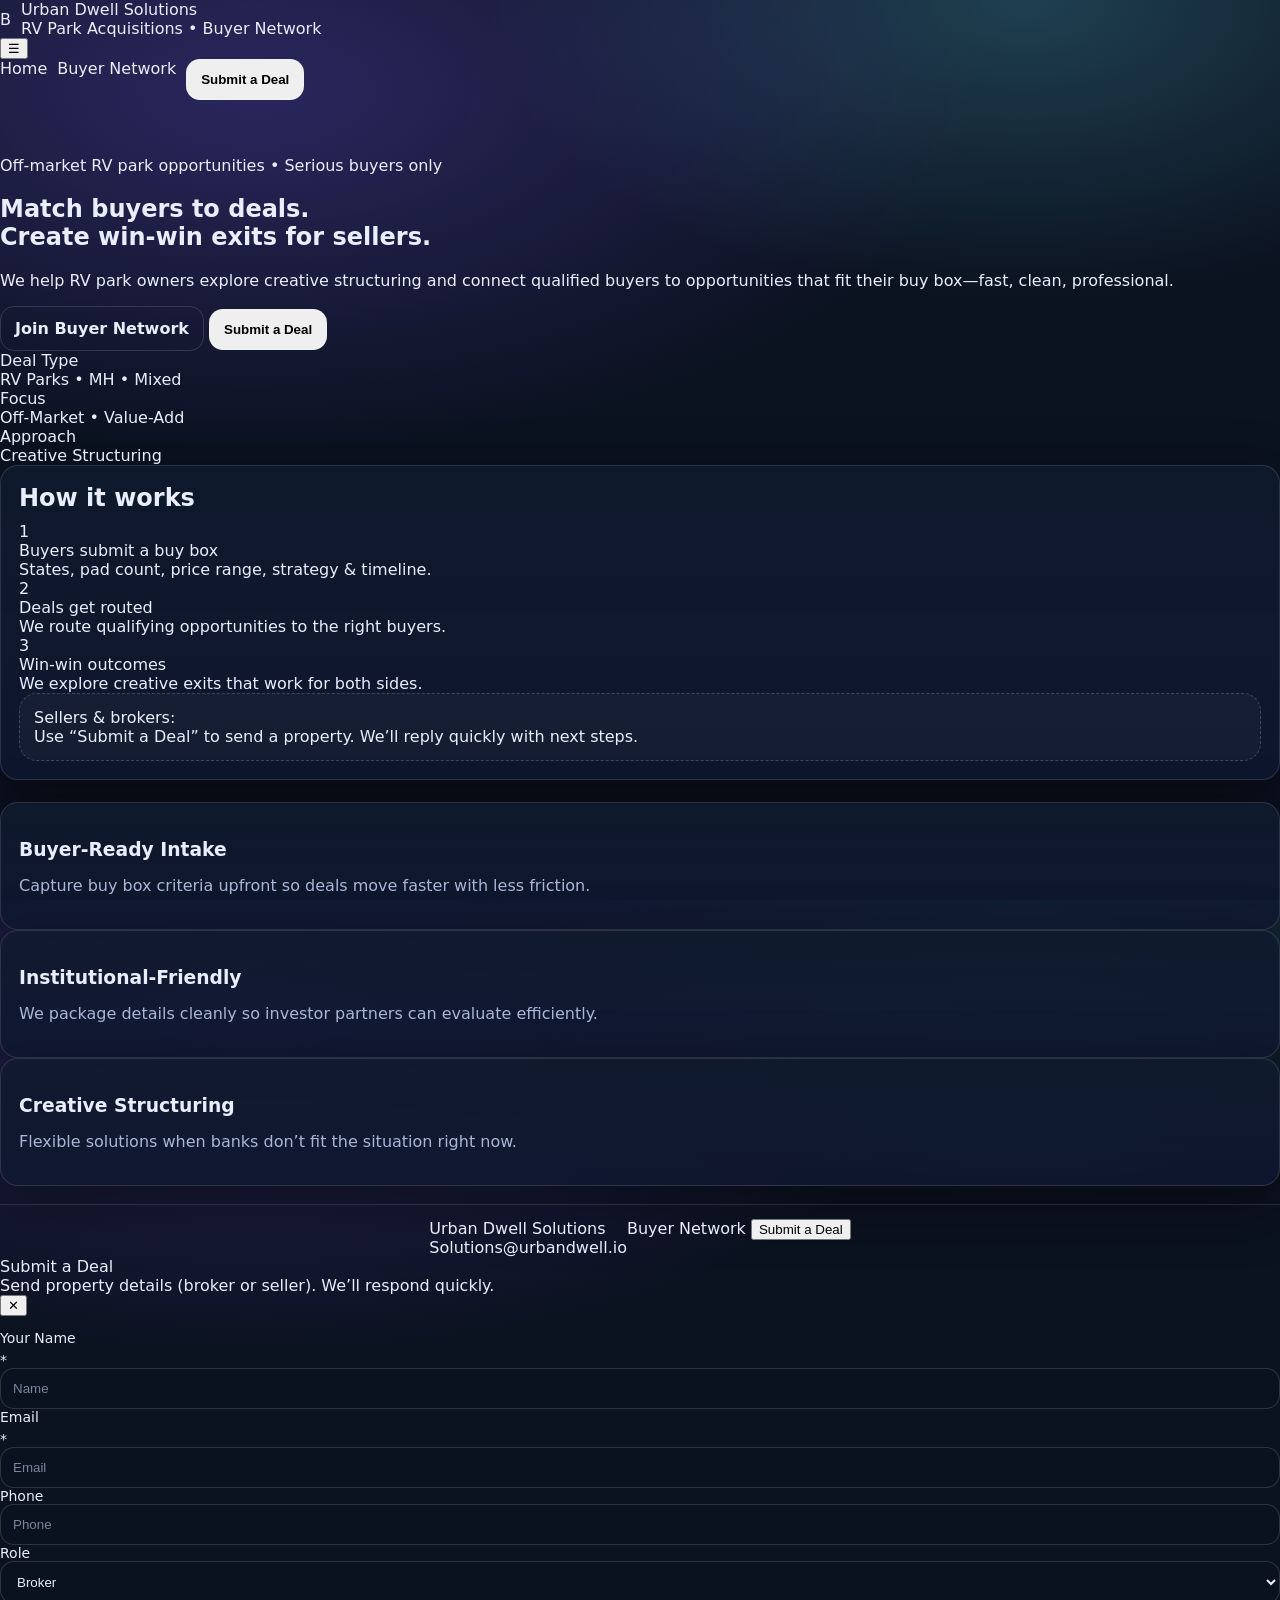
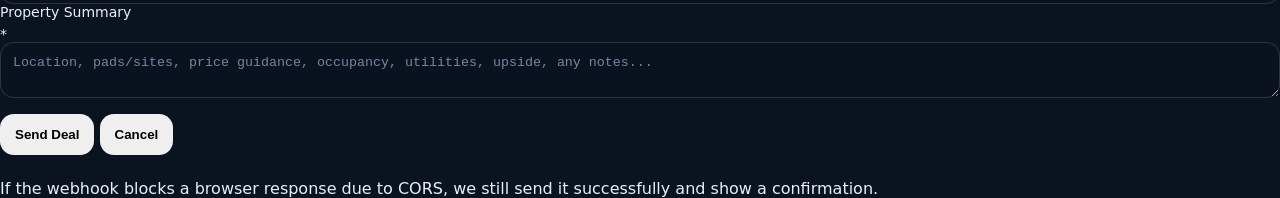
==== commit 8a05a74e: "Update index.html" ====
--- a/index.html
+++ b/index.html
@@ -1,107 +1,203 @@
-<!DOCTYPE html>
+<!doctype html>
 <html lang="en">
 <head>
   <meta charset="UTF-8" />
-  <meta name="viewport" content="width=device-width, initial-scale=1.0" />
-  <title>Urban Dwell Solutions</title>
-  <meta name="description" content="Urban Dwell Solutions — RV park acquisitions, creative structuring, and buyer network." />
-  <link rel="icon" href="logo-icon.png" />
-  <link rel="stylesheet" href="styles.css" />
+  <meta name="viewport" content="width=device-width,initial-scale=1" />
+  <title>Urban Dwell Solutions | Off-Market RV Park Deals</title>
+  <meta name="description" content="Urban Dwell Solutions connects serious buyers with off-market RV park opportunities and helps sellers explore creative, win-win exits." />
+  <link rel="stylesheet" href="./styles.css" />
 </head>
 
 <body>
-  <header class="site-header">
-    <div class="container header-inner">
-      <a class="brand" href="index.html">
-        <img src="logo-icon.png" alt="Urban Dwell Solutions" class="brand-logo" />
-        <span class="brand-name">Urban Dwell Solutions</span>
+  <!-- Top Bar -->
+  <header class="topbar">
+    <div class="wrap topbar__inner">
+      <a class="brand" href="./index.html" aria-label="Urban Dwell Solutions Home">
+        <div class="brand__mark" aria-hidden="true">B</div>
+        <div class="brand__text">
+          <div class="brand__name">Urban Dwell Solutions</div>
+          <div class="brand__sub">RV Park Acquisitions • Buyer Network</div>
+        </div>
       </a>
 
-      <nav class="nav">
-        <a href="index.html" class="nav-link active">Home</a>
-        <a href="buyers.html" class="nav-link">Buyer Network</a>
+      <button class="iconbtn" id="menuBtn" aria-label="Open menu" aria-expanded="false">
+        ☰
+      </button>
+
+      <nav class="nav" id="nav">
+        <a class="nav__link is-active" href="./index.html">Home</a>
+        <a class="nav__link" href="./buyers.html">Buyer Network</a>
+        <button class="btn btn--ghost nav__cta" id="openDealModal" type="button">Submit a Deal</button>
       </nav>
     </div>
   </header>
 
-  <main>
+  <!-- Hero -->
+  <main class="wrap">
     <section class="hero">
-      <div class="container hero-inner">
-        <div class="hero-copy">
-          <h1>Off-market RV park opportunities, structured for real outcomes.</h1>
-          <p class="subtext">
-            We help connect sellers and investor partners through a simple, professional process —
-            including creative structuring when banks can’t make the deal work.
-          </p>
-
-          <div class="hero-actions">
-            <a class="btn primary" href="buyers.html">Join the Buyer Network</a>
-            <a class="btn ghost" href="#contact">Contact</a>
-          </div>
-
-          <div class="trust-row">
-            <div class="trust-item">• Investor-friendly structuring</div>
-            <div class="trust-item">• Fast, respectful outreach</div>
-            <div class="trust-item">• Clear next steps</div>
-          </div>
-        </div>
-
-        <div class="hero-card">
-          <div class="card">
-            <h2>What we do</h2>
-            <ul class="bullets">
-              <li>Source and qualify RV park opportunities</li>
-              <li>Collect the details investors need to evaluate</li>
-              <li>Explore win-win structures (cash + terms, stabilization, etc.)</li>
-            </ul>
-            <div class="divider"></div>
-            <p class="muted">
-              Ready to receive deals? Join the Buyer Network and submit your buy box.
-            </p>
-            <a class="btn primary full" href="buyers.html">Buyer Network Form</a>
+      <div class="hero__left">
+        <div class="pill">
+          <span class="pill__dot"></span>
+          Off-market RV park opportunities • Serious buyers only
+        </div>
+
+        <h1 class="h1">
+          Match buyers to deals.<br />
+          Create win-win exits for sellers.
+        </h1>
+
+        <p class="lead">
+          We help RV park owners explore creative structuring and connect qualified buyers
+          to opportunities that fit their buy box—fast, clean, professional.
+        </p>
+
+        <div class="hero__actions">
+          <a class="btn btn--primary" href="./buyers.html">Join Buyer Network</a>
+          <button class="btn btn--ghost" id="openDealModal2" type="button">Submit a Deal</button>
+        </div>
+
+        <div class="trust">
+          <div class="trust__item">
+            <div class="trust__label">Deal Type</div>
+            <div class="trust__value">RV Parks • MH • Mixed</div>
+          </div>
+          <div class="trust__item">
+            <div class="trust__label">Focus</div>
+            <div class="trust__value">Off-Market • Value-Add</div>
+          </div>
+          <div class="trust__item">
+            <div class="trust__label">Approach</div>
+            <div class="trust__value">Creative Structuring</div>
+          </div>
+        </div>
+      </div>
+
+      <div class="hero__right">
+        <div class="card card--glow">
+          <h2 class="h2">How it works</h2>
+
+          <div class="steps">
+            <div class="step">
+              <div class="step__num">1</div>
+              <div>
+                <div class="step__title">Buyers submit a buy box</div>
+                <div class="step__text">States, pad count, price range, strategy & timeline.</div>
+              </div>
+            </div>
+
+            <div class="step">
+              <div class="step__num">2</div>
+              <div>
+                <div class="step__title">Deals get routed</div>
+                <div class="step__text">We route qualifying opportunities to the right buyers.</div>
+              </div>
+            </div>
+
+            <div class="step">
+              <div class="step__num">3</div>
+              <div>
+                <div class="step__title">Win-win outcomes</div>
+                <div class="step__text">We explore creative exits that work for both sides.</div>
+              </div>
+            </div>
+          </div>
+
+          <div class="note">
+            <div class="note__title">Sellers & brokers:</div>
+            <div class="note__text">
+              Use “Submit a Deal” to send a property. We’ll reply quickly with next steps.
+            </div>
           </div>
         </div>
       </div>
     </section>
 
-    <section class="section" id="contact">
-      <div class="container">
-        <div class="section-head">
-          <h2>Contact</h2>
-          <p class="muted">Email us and we’ll respond quickly.</p>
-        </div>
-
-        <div class="card">
-          <div class="contact-grid">
-            <div>
-              <h3 class="h3">Business Email</h3>
-              <p class="muted">
-                <a href="mailto:Solutions@urbandwell.io">Solutions@urbandwell.io</a>
-              </p>
-
-              <h3 class="h3">Buyer Network</h3>
-              <p class="muted">
-                If you want deals sent directly, fill out your buy box on the Buyer Network page.
-              </p>
-              <a class="btn ghost" href="buyers.html">Go to Buyer Network</a>
-            </div>
-
-            <div class="note">
-              <h3 class="h3">Tip</h3>
-              <p class="muted">
-                For the fastest response, include your acquisition criteria and preferred contact method (text/call/email).
-              </p>
-            </div>
-          </div>
-        </div>
-
-        <footer class="footer">
-          <span class="muted">© <span id="year"></span> Urban Dwell Solutions</span>
-        </footer>
+    <!-- Feature Cards -->
+    <section class="grid3">
+      <div class="card">
+        <h3 class="h3">Buyer-Ready Intake</h3>
+        <p class="muted">Capture buy box criteria upfront so deals move faster with less friction.</p>
+      </div>
+      <div class="card">
+        <h3 class="h3">Institutional-Friendly</h3>
+        <p class="muted">We package details cleanly so investor partners can evaluate efficiently.</p>
+      </div>
+      <div class="card">
+        <h3 class="h3">Creative Structuring</h3>
+        <p class="muted">Flexible solutions when banks don’t fit the situation right now.</p>
       </div>
     </section>
+
+    <footer class="footer">
+      <div class="footer__left">
+        <div class="footer__brand">Urban Dwell Solutions</div>
+        <div class="footer__muted">Solutions@urbandwell.io</div>
+      </div>
+      <div class="footer__right">
+        <a class="footer__link" href="./buyers.html">Buyer Network</a>
+        <button class="footer__link btnlink" id="openDealModal3" type="button">Submit a Deal</button>
+      </div>
+    </footer>
   </main>
 
-  <script src="script.js"></script>
+  <!-- Submit a Deal Modal -->
+  <div class="modal" id="dealModal" aria-hidden="true">
+    <div class="modal__overlay" data-close="true"></div>
+    <div class="modal__panel" role="dialog" aria-modal="true" aria-labelledby="dealModalTitle">
+      <div class="modal__head">
+        <div>
+          <div class="modal__title" id="dealModalTitle">Submit a Deal</div>
+          <div class="modal__sub">Send property details (broker or seller). We’ll respond quickly.</div>
+        </div>
+        <button class="iconbtn" id="closeDealModal" aria-label="Close modal">✕</button>
+      </div>
+
+      <form id="dealForm" class="form" novalidate>
+        <div class="form__grid">
+          <div>
+            <label class="label">Your Name <span class="req">*</span></label>
+            <input class="input" name="name" placeholder="Name" required />
+          </div>
+
+          <div>
+            <label class="label">Email <span class="req">*</span></label>
+            <input class="input" name="email" type="email" placeholder="Email" required />
+          </div>
+
+          <div>
+            <label class="label">Phone</label>
+            <input class="input" name="phone" placeholder="Phone" />
+          </div>
+
+          <div>
+            <label class="label">Role</label>
+            <select class="input" name="role">
+              <option>Broker</option>
+              <option>Owner / Seller</option>
+              <option>Partner</option>
+              <option>Other</option>
+            </select>
+          </div>
+
+          <div class="span2">
+            <label class="label">Property Summary <span class="req">*</span></label>
+            <textarea class="input" name="summary" placeholder="Location, pads/sites, price guidance, occupancy, utilities, upside, any notes..." required></textarea>
+          </div>
+        </div>
+
+        <div class="form__actions">
+          <button class="btn btn--primary" id="dealSubmitBtn" type="submit">Send Deal</button>
+          <button class="btn btn--ghost" type="button" data-close="true">Cancel</button>
+        </div>
+
+        <div class="status" id="dealStatus" role="status" aria-live="polite"></div>
+        <div class="fineprint">
+          If the webhook blocks a browser response due to CORS, we still send it successfully and show a confirmation.
+        </div>
+      </form>
+    </div>
+  </div>
+
+  <script src="./script.js" defer></script>
 </body>
 </html>
--- a/styles.css
+++ b/styles.css
@@ -1,444 +1,282 @@
 :root{
-  --bg0:#070b14;
-  --bg1:#0b1220;
-  --card:rgba(255,255,255,.06);
-  --card2:rgba(255,255,255,.08);
-  --stroke:rgba(255,255,255,.14);
-  --text:rgba(255,255,255,.92);
-  --muted:rgba(255,255,255,.72);
-  --muted2:rgba(255,255,255,.60);
-  --shadow: 0 18px 60px rgba(0,0,0,.45);
-  --radius: 22px;
-
-  --accentA:#4fd1c5;
-  --accentB:#60a5fa;
-  --accentC:#a78bfa;
-
-  --danger:#f87171;
-  --success:#4fd1c5;
-
-  --container: 1120px;
+  --bg:#0b1220;
+  --card:#101a2d;
+  --card2:#0f1730;
+  --text:#e9eefc;
+  --muted:#a9b6d6;
+  --line:rgba(255,255,255,0.12);
+  --accent:#66e3ff;
+  --accent2:#7c5cff;
+  --shadow: 0 18px 60px rgba(0,0,0,0.45);
+  --radius: 18px;
 }
 
 *{ box-sizing:border-box; }
 html,body{ height:100%; }
+
 body{
   margin:0;
-  font-family: Inter, system-ui, -apple-system, Segoe UI, Roboto, Arial, sans-serif;
-  background: radial-gradient(1200px 700px at 15% 15%, rgba(96,165,250,.14), transparent 55%),
-              radial-gradient(1000px 650px at 85% 30%, rgba(79,209,197,.16), transparent 55%),
-              linear-gradient(180deg, var(--bg0), var(--bg1));
+  font-family: system-ui, -apple-system, Segoe UI, Roboto, Arial, sans-serif;
   color:var(--text);
-  overflow-x:hidden;
+  background:
+    radial-gradient(1200px 600px at 20% 10%, rgba(124,92,255,0.28), transparent 60%),
+    radial-gradient(900px 500px at 80% 0%, rgba(102,227,255,0.22), transparent 60%),
+    var(--bg);
 }
 
 a{ color:inherit; text-decoration:none; }
-.skip{
-  position:absolute; left:-999px; top:auto;
-  width:1px; height:1px; overflow:hidden;
-}
-.skip:focus{
-  left:16px; top:16px; width:auto; height:auto;
-  padding:10px 12px; background:rgba(0,0,0,.7);
-  border:1px solid var(--stroke); border-radius:12px;
-  z-index:9999;
-}
+a:hover{ text-decoration:underline; }
 
 .container{
-  width:min(var(--container), calc(100% - 40px));
+  width:min(1100px, 92vw);
   margin:0 auto;
 }
 
-.bg{ position:fixed; inset:0; pointer-events:none; z-index:-1; }
-.bg__blob{
-  position:absolute; width:520px; height:520px; border-radius:999px;
-  filter: blur(46px); opacity:.55;
-}
-.bg__blob--a{
-  left:-180px; top:-160px;
-  background: radial-gradient(circle at 30% 30%, rgba(96,165,250,.75), transparent 60%);
-}
-.bg__blob--b{
-  right:-220px; top:140px;
-  background: radial-gradient(circle at 30% 30%, rgba(79,209,197,.75), transparent 60%);
-}
-.bg__noise{
-  position:absolute; inset:0;
-  background-image:url("data:image/svg+xml,%3Csvg xmlns='http://www.w3.org/2000/svg' width='160' height='160'%3E%3Cfilter id='n'%3E%3CfeTurbulence type='fractalNoise' baseFrequency='.9' numOctaves='3' stitchTiles='stitch'/%3E%3C/filter%3E%3Crect width='160' height='160' filter='url(%23n)' opacity='.08'/%3E%3C/svg%3E");
-  opacity:.18;
-  mix-blend-mode: overlay;
-}
-
-.header{
-  position:sticky; top:0; z-index:50;
-  backdrop-filter: blur(14px);
-  background: rgba(6,9,17,.55);
-  border-bottom: 1px solid rgba(255,255,255,.08);
-}
-.header__inner{
-  display:flex; align-items:center; justify-content:space-between;
-  gap:18px; padding:16px 0;
+.site-header{
+  position: sticky;
+  top:0;
+  z-index:50;
+  backdrop-filter: blur(10px);
+  background: rgba(11,18,32,0.72);
+  border-bottom:1px solid var(--line);
+}
+
+.header-inner{
+  display:flex;
+  align-items:center;
+  justify-content:space-between;
+  padding:14px 0;
+  gap:14px;
 }
 
 .brand{
-  display:flex; align-items:center; gap:12px;
-  min-width: 240px;
-}
-.brand__mark{
-  width:34px; height:34px; border-radius:12px;
-  background: linear-gradient(135deg, var(--accentA), var(--accentB));
-  box-shadow: 0 8px 30px rgba(79,209,197,.18);
-}
-.brand__text{ display:flex; flex-direction:column; gap:2px; }
-.brand__name{ font-weight:700; letter-spacing:.2px; }
-.brand__tag{ font-size:12.5px; color:var(--muted2); }
-
-.brand--small .brand__mark{ width:28px; height:28px; border-radius:10px; }
-.brand--small .brand__tag{ display:none; }
-
-.nav{ display:flex; align-items:center; gap:10px; }
-
-.hamburger{
-  display:none;
-  width:42px; height:42px;
-  border-radius:14px;
-  border:1px solid rgba(255,255,255,.12);
-  background: rgba(255,255,255,.04);
+  display:flex;
+  align-items:center;
+  gap:10px;
+}
+
+.brand-logo{
+  width:36px;
+  height:36px;
+  border-radius:10px;
+}
+
+.brand-name{
+  font-weight:700;
+  letter-spacing:0.2px;
+}
+
+.nav{
+  display:flex;
+  gap:10px;
+}
+
+.nav-link{
+  padding:10px 12px;
+  border:1px solid transparent;
+  border-radius:12px;
+  color:var(--muted);
+}
+
+.nav-link:hover{
+  border-color: var(--line);
+  text-decoration:none;
+}
+
+.nav-link.active{
   color:var(--text);
-  cursor:pointer;
-}
-.hamburger span{
-  display:block; width:18px; height:2px; margin:4px auto;
-  background: rgba(255,255,255,.75);
-  border-radius:2px;
-}
-
-.mobileMenu{
-  border-top: 1px solid rgba(255,255,255,.08);
-  background: rgba(6,9,17,.68);
-}
-.mobileMenu__inner{
-  display:grid;
-  grid-template-columns: 1fr 1fr;
-  gap:10px;
-  padding: 14px 0 18px;
-}
-
-.btn{
-  display:inline-flex; align-items:center; justify-content:center;
-  gap:10px;
-  padding:10px 14px;
-  border-radius: 16px;
-  border: 1px solid rgba(255,255,255,.14);
-  background: rgba(255,255,255,.04);
-  color: var(--text);
-  font-weight: 600;
-  letter-spacing: .15px;
-  white-space: nowrap;
-  cursor:pointer;
-  transition: transform .15s ease, background .15s ease, border-color .15s ease, box-shadow .15s ease;
-}
-.btn:hover{ transform: translateY(-1px); border-color: rgba(255,255,255,.22); background: rgba(255,255,255,.06); }
-.btn:active{ transform: translateY(0px); }
-.btn:disabled{ opacity:.65; cursor:not-allowed; transform:none; }
-
-.btn--ghost{ background: rgba(255,255,255,.035); }
-
-.btn--primary{
-  border: 1px solid rgba(255,255,255,.16);
-  background: linear-gradient(135deg, rgba(79,209,197,.9), rgba(96,165,250,.85));
-  color: rgba(0,0,0,.88);
-}
-.btn--primary:hover{ background: linear-gradient(135deg, rgba(79,209,197,1), rgba(96,165,250,1)); }
-
-.btn--soft{
-  background: rgba(96,165,250,.10);
-  border-color: rgba(96,165,250,.22);
-}
-
-.btn--full{ width:100%; }
-
-.hero{ padding: 56px 0 26px; }
-.hero__grid{
-  display:grid;
-  grid-template-columns: 1.3fr .9fr;
-  gap: 22px;
+  border-color: rgba(102,227,255,0.35);
+  background: rgba(102,227,255,0.06);
+}
+
+.hero{
+  padding:56px 0 22px;
+}
+
+.hero-inner{
+  display:grid;
+  grid-template-columns: 1.15fr 0.85fr;
+  gap:22px;
   align-items:start;
 }
 
-h1{
-  font-size: 54px;
-  line-height: 1.02;
-  margin: 0 0 14px;
-  letter-spacing: -0.8px;
-}
-.lead{
-  font-size: 18px;
-  line-height: 1.55;
-  color: var(--muted);
-  max-width: 62ch;
-  margin: 0 0 18px;
-}
-
-.pills{
-  display:flex; flex-wrap:wrap;
-  gap:10px;
-  margin: 0 0 18px;
-}
-.pill{
-  display:inline-flex; align-items:center; justify-content:center;
-  padding: 9px 12px;
-  border-radius: 999px;
-  border: 1px solid rgba(255,255,255,.14);
-  background: rgba(255,255,255,.03);
-  color: rgba(255,255,255,.82);
-  font-weight: 600;
-  font-size: 13px;
-}
-
-.hero__cta{
-  display:flex; gap:10px; flex-wrap:wrap;
-  margin: 0 0 14px;
-}
-.hero__fine{
-  color: var(--muted2);
-  font-size: 13.5px;
-}
+.hero-copy h1{
+  font-size: clamp(28px, 4vw, 44px);
+  line-height:1.08;
+  margin:0 0 12px;
+}
+
+.subtext{
+  color:var(--muted);
+  line-height:1.6;
+  margin:0 0 18px;
+}
+
+.hero-actions{
+  display:flex;
+  gap:12px;
+  flex-wrap:wrap;
+  margin-bottom:16px;
+}
+
+.trust-row{
+  display:flex;
+  flex-wrap:wrap;
+  gap:10px;
+  color:var(--muted);
+  font-size:14px;
+}
+
+.hero-card .card{
+  margin-top:6px;
+}
+
+.section{
+  padding:32px 0 60px;
+}
+
+.section-head{
+  margin: 10px 0 16px;
+}
+
+.page-title{
+  margin:0 0 8px;
+  font-size: clamp(24px, 3.4vw, 36px);
+}
+
+h2{ margin:0 0 10px; }
+.h3{ margin:18px 0 8px; }
+
+.muted{ color:var(--muted); }
+.tiny{ font-size:12px; }
 
 .card{
-  background: linear-gradient(180deg, rgba(255,255,255,.07), rgba(255,255,255,.045));
-  border: 1px solid rgba(255,255,255,.12);
+  background: linear-gradient(180deg, rgba(16,26,45,0.92), rgba(15,23,48,0.86));
+  border:1px solid var(--line);
   border-radius: var(--radius);
   box-shadow: var(--shadow);
-  padding: 18px;
-}
-.card--info{ padding: 20px; }
-
-.card__top{ margin-bottom: 12px; }
-.card__title{ font-weight: 800; letter-spacing:.2px; }
-.card__subtitle{ color: var(--muted2); margin-top: 6px; font-size: 13.5px; }
-
-.checklist{
-  list-style:none; padding:0; margin: 14px 0 16px;
-  display:grid; gap:10px;
-}
-.checklist li{
-  display:flex; align-items:center; gap:10px;
-  color: rgba(255,255,255,.82);
-}
-.dot{
-  width:10px; height:10px; border-radius:999px;
-  background: linear-gradient(135deg, var(--accentA), var(--accentB));
-  box-shadow: 0 0 0 4px rgba(79,209,197,.08);
-}
-
-.micro{
-  color: var(--muted2);
-  font-size: 12.5px;
-  margin-top: 10px;
-}
-code{
-  font-family: ui-monospace, SFMono-Regular, Menlo, Monaco, Consolas, "Liberation Mono", monospace;
-  font-size: 12px;
-  padding: 2px 6px;
-  border-radius: 8px;
-  border: 1px solid rgba(255,255,255,.12);
-  background: rgba(0,0,0,.25);
-}
-
-.section{ padding: 40px 0; }
-.section--tight{ padding-bottom: 56px; }
-
-.section__head{ margin-bottom: 18px; }
-h2{
-  font-size: 32px;
-  margin: 0 0 8px;
-  letter-spacing: -0.3px;
-}
-h3{
-  font-size: 18px;
-  margin: 0 0 8px;
-}
-.muted{ color: var(--muted); }
-
-.grid{ display:grid; gap: 16px; }
-.grid--2{ grid-template-columns: 1fr 1fr; }
-.grid--3{ grid-template-columns: 1fr 1fr 1fr; }
-
-.form label{
-  display:flex; flex-direction:column; gap:8px;
-  font-weight: 600;
-  color: rgba(255,255,255,.86);
-}
-.form input, .form select, .form textarea{
-  width: 100%;
-  padding: 12px 12px;
+  padding:18px;
+}
+
+.divider{
+  height:1px;
+  background: var(--line);
+  margin:16px 0;
+}
+
+.bullets{
+  margin:12px 0 0;
+  padding-left:18px;
+  color:var(--muted);
+  line-height:1.6;
+}
+
+.grid-2{
+  display:grid;
+  grid-template-columns: 1fr 1fr;
+  gap:18px;
+  align-items:start;
+}
+
+.form{
+  display:flex;
+  flex-direction:column;
+  gap:12px;
+  margin-top:14px;
+}
+
+.row{
+  display:grid;
+  grid-template-columns: 1fr 1fr;
+  gap:12px;
+}
+
+label{
+  display:flex;
+  flex-direction:column;
+  gap:6px;
+  font-size:14px;
+  color:var(--text);
+}
+
+input, select, textarea{
+  width:100%;
+  padding:12px 12px;
+  border-radius:14px;
+  border:1px solid rgba(255,255,255,0.14);
+  background: rgba(11,18,32,0.55);
+  color: var(--text);
+  outline:none;
+}
+
+input::placeholder, textarea::placeholder{ color: rgba(169,182,214,0.7); }
+
+input:focus, select:focus, textarea:focus{
+  border-color: rgba(102,227,255,0.5);
+  box-shadow: 0 0 0 4px rgba(102,227,255,0.12);
+}
+
+.btn{
+  display:inline-flex;
+  align-items:center;
+  justify-content:center;
+  gap:10px;
+  padding:12px 14px;
   border-radius: 14px;
-  border: 1px solid rgba(255,255,255,.12);
-  background: rgba(0,0,0,.25);
-  color: var(--text);
-  outline: none;
-  min-height: 46px;
-}
-.form textarea{ min-height: 120px; resize: vertical; }
-.form input::placeholder, .form textarea::placeholder{
-  color: rgba(255,255,255,.45);
-}
-.form input:focus, .form select:focus, .form textarea:focus{
-  border-color: rgba(96,165,250,.45);
-  box-shadow: 0 0 0 4px rgba(96,165,250,.12);
-}
-.form select{
-  appearance: none;
-  background-image:
-    linear-gradient(45deg, transparent 50%, rgba(255,255,255,.55) 50%),
-    linear-gradient(135deg, rgba(255,255,255,.55) 50%, transparent 50%);
-  background-position:
-    calc(100% - 18px) 20px,
-    calc(100% - 12px) 20px;
-  background-size: 6px 6px, 6px 6px;
-  background-repeat: no-repeat;
-  padding-right: 38px;
-}
-
-.form__row{
+  border:1px solid rgba(255,255,255,0.14);
+  font-weight:700;
+  cursor:pointer;
+  user-select:none;
+  transition: transform 0.08s ease, background 0.12s ease, border-color 0.12s ease;
+}
+
+.btn:hover{ transform: translateY(-1px); text-decoration:none; }
+
+.btn.primary{
+  background: linear-gradient(135deg, rgba(102,227,255,0.22), rgba(124,92,255,0.18));
+  border-color: rgba(102,227,255,0.35);
+}
+
+.btn.ghost{
+  background: rgba(255,255,255,0.04);
+}
+
+.btn.full{
+  width:100%;
+}
+
+.status-box{
+  margin-top:14px;
+  border-radius: 14px;
+  padding:12px;
+  border: 1px solid rgba(255,255,255,0.14);
+  background: rgba(255,255,255,0.04);
+}
+
+.footer{
+  margin-top:18px;
+  padding-top:14px;
+  border-top:1px solid var(--line);
+  display:flex;
+  justify-content:center;
+}
+
+.contact-grid{
   display:grid;
   grid-template-columns: 1fr 1fr;
-  gap: 12px;
-  margin-bottom: 12px;
-}
-.form__actions{
-  display:flex; align-items:center; justify-content:flex-start;
-  gap: 14px;
-  margin-top: 14px;
-}
-.link{
-  color: rgba(255,255,255,.80);
-  text-decoration: underline;
-  text-underline-offset: 3px;
-}
-.link:hover{ color: rgba(255,255,255,.95); }
-
-.infoGrid{
-  display:grid;
-  gap: 10px;
-  margin-top: 14px;
-}
-.infoItem{
-  display:flex; justify-content:space-between; gap:14px;
-  padding: 12px 12px;
-  border-radius: 16px;
-  border: 1px solid rgba(255,255,255,.10);
-  background: rgba(255,255,255,.03);
-}
-.infoItem__k{ font-weight: 700; }
-.infoItem__v{ color: var(--muted); text-align:right; }
-
-.callout{
-  margin-top: 14px;
-  padding: 14px 14px;
-  border-radius: 18px;
-  border: 1px solid rgba(79,209,197,.18);
-  background: rgba(79,209,197,.08);
-}
-.callout__title{ font-weight: 800; }
-.callout__text{ color: rgba(255,255,255,.78); margin-top: 6px; }
-
-.steps{
-  display:grid;
-  grid-template-columns: repeat(4, 1fr);
-  gap: 14px;
-}
-.step{ display:flex; gap: 12px; padding: 16px; }
-.step__num{
-  width: 34px; height: 34px; border-radius: 14px;
-  display:flex; align-items:center; justify-content:center;
-  font-weight: 900;
-  background: rgba(255,255,255,.06);
-  border: 1px solid rgba(255,255,255,.12);
-}
-.step__body h3{ margin: 0 0 6px; }
-.step__body p{ margin: 0; }
-
-.bullets{
-  margin: 10px 0 0;
-  padding-left: 18px;
-  color: var(--muted);
-}
-.bullets li{ margin: 8px 0; }
-
-/* ✅ Inline form status (used by JS) */
-.formStatus{
-  margin-top: 12px;
-  padding: 12px 12px;
-  border-radius: 16px;
-  border: 1px solid rgba(255,255,255,.12);
-  background: rgba(255,255,255,.03);
-  color: rgba(255,255,255,.85);
-  font-weight: 800;
-  font-size: 13.5px;
-}
-.formStatus--success{
-  border-color: rgba(79,209,197,.28);
-  background: rgba(79,209,197,.08);
-}
-.formStatus--error{
-  border-color: rgba(248,113,113,.30);
-  background: rgba(248,113,113,.08);
-}
-
-/* ✅ Honeypot hidden field */
-.hp{
-  position:absolute !important;
-  left:-9999px !important;
-  width:1px !important;
-  height:1px !important;
-  opacity:0 !important;
-}
-
-.footerCTA{
-  margin-top: 16px;
-  display:flex; align-items:center; justify-content:space-between;
-  gap: 14px;
-  padding: 18px;
-}
-.footerCTA__title{ font-weight: 900; }
-
-.footer{
-  padding: 26px 0 40px;
-  border-top: 1px solid rgba(255,255,255,.08);
-  background: rgba(6,9,17,.35);
-}
-.footer__inner{
-  display:flex; align-items:flex-start; justify-content:space-between;
-  gap: 18px;
-}
-.footer__right{
-  display:flex; gap: 14px; flex-wrap:wrap;
-}
-
-/* ---------- Responsive ---------- */
-@media (max-width: 980px){
-  .hero__grid{ grid-template-columns: 1fr; }
-  h1{ font-size: 44px; }
-  .steps{ grid-template-columns: 1fr 1fr; }
-  .grid--3{ grid-template-columns: 1fr; }
-}
-
-@media (max-width: 760px){
-  .container{ width: min(var(--container), calc(100% - 26px)); }
-
-  .nav{ display:none; }
-  .hamburger{ display:inline-flex; align-items:center; justify-content:center; }
-
-  h1{ font-size: 38px; }
-  .lead{ font-size: 16.5px; }
-
-  .grid--2{ grid-template-columns: 1fr; }
-  .form__row{ grid-template-columns: 1fr; }
-
-  .steps{ grid-template-columns: 1fr; }
-
-  .mobileMenu__inner{ grid-template-columns: 1fr 1fr; }
-  .btn{ border-radius: 18px; }
-}
+  gap:16px;
+}
+
+.note{
+  border-radius: var(--radius);
+  border:1px dashed rgba(255,255,255,0.18);
+  padding:14px;
+  background: rgba(255,255,255,0.03);
+}
+
+@media (max-width: 900px){
+  .hero-inner{ grid-template-columns: 1fr; }
+  .grid-2{ grid-template-columns: 1fr; }
+  .row{ grid-template-columns: 1fr; }
+  .contact-grid{ grid-template-columns: 1fr; }
+}
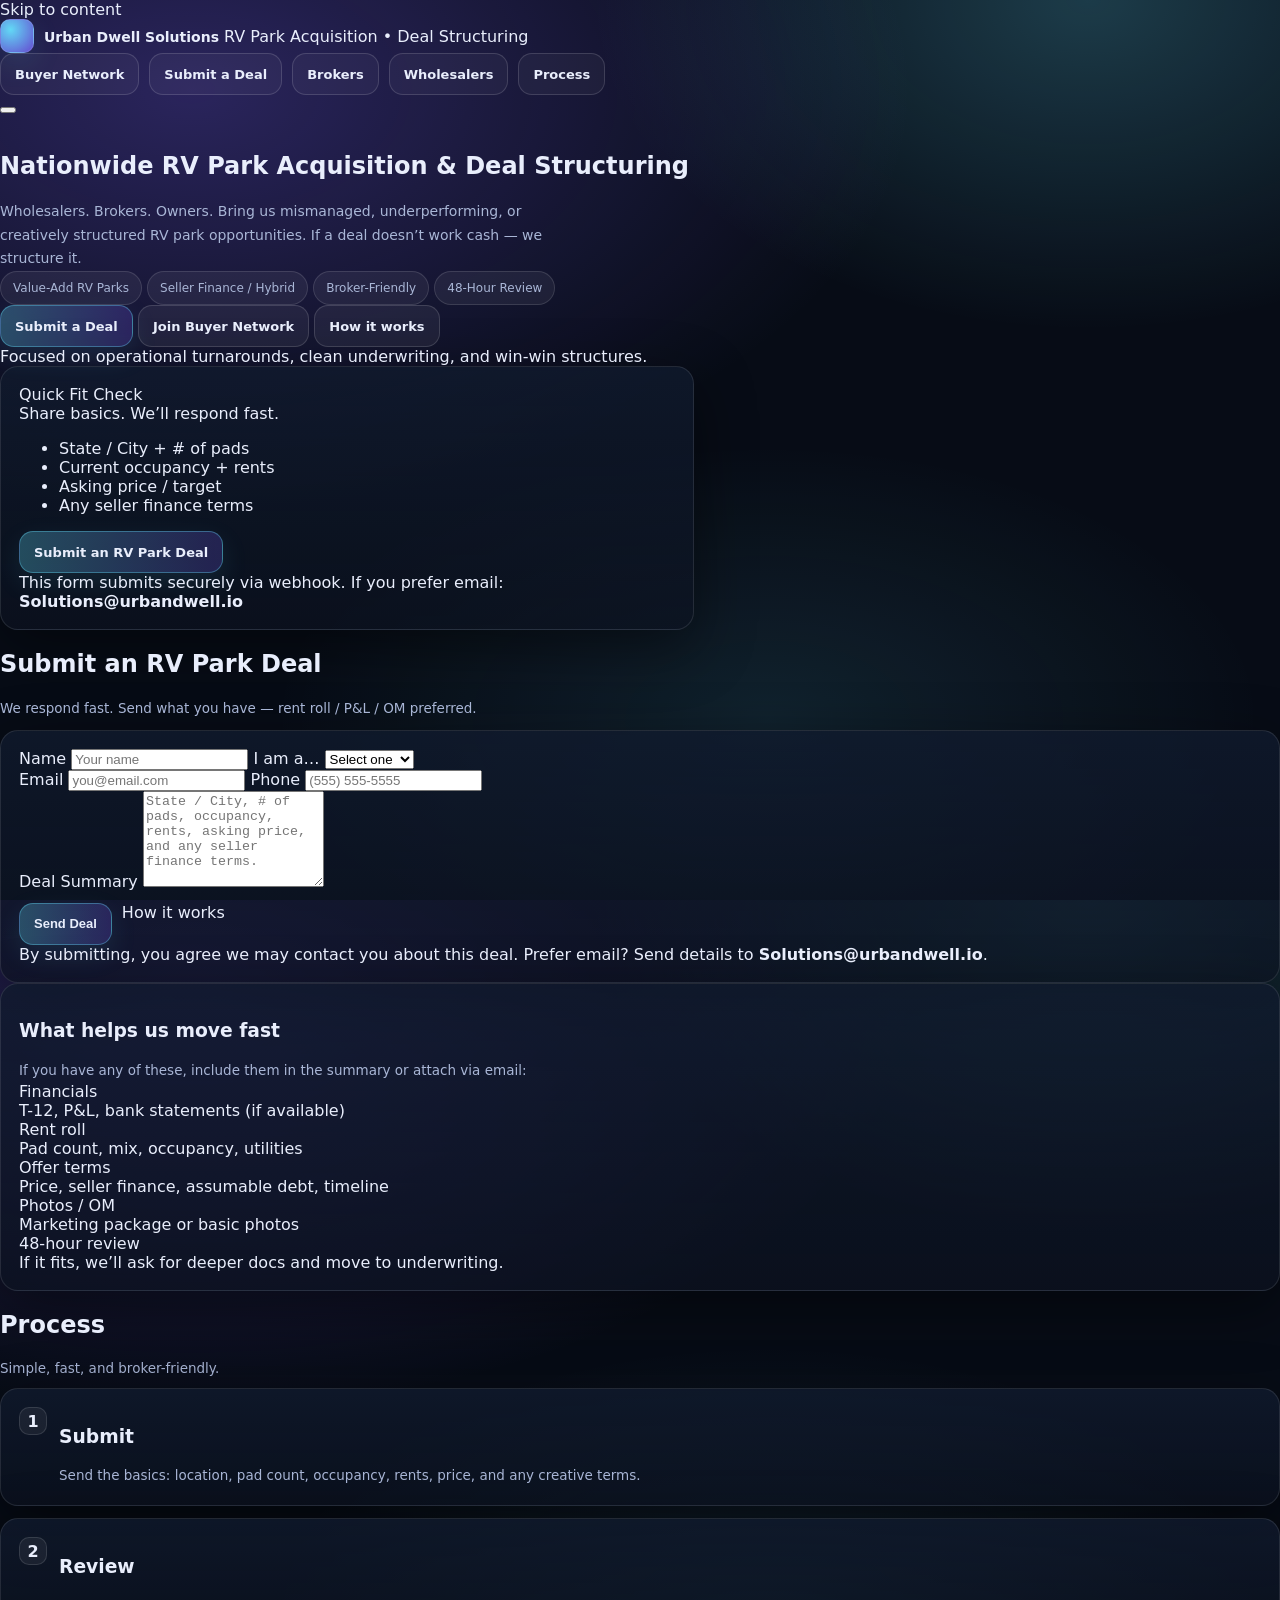
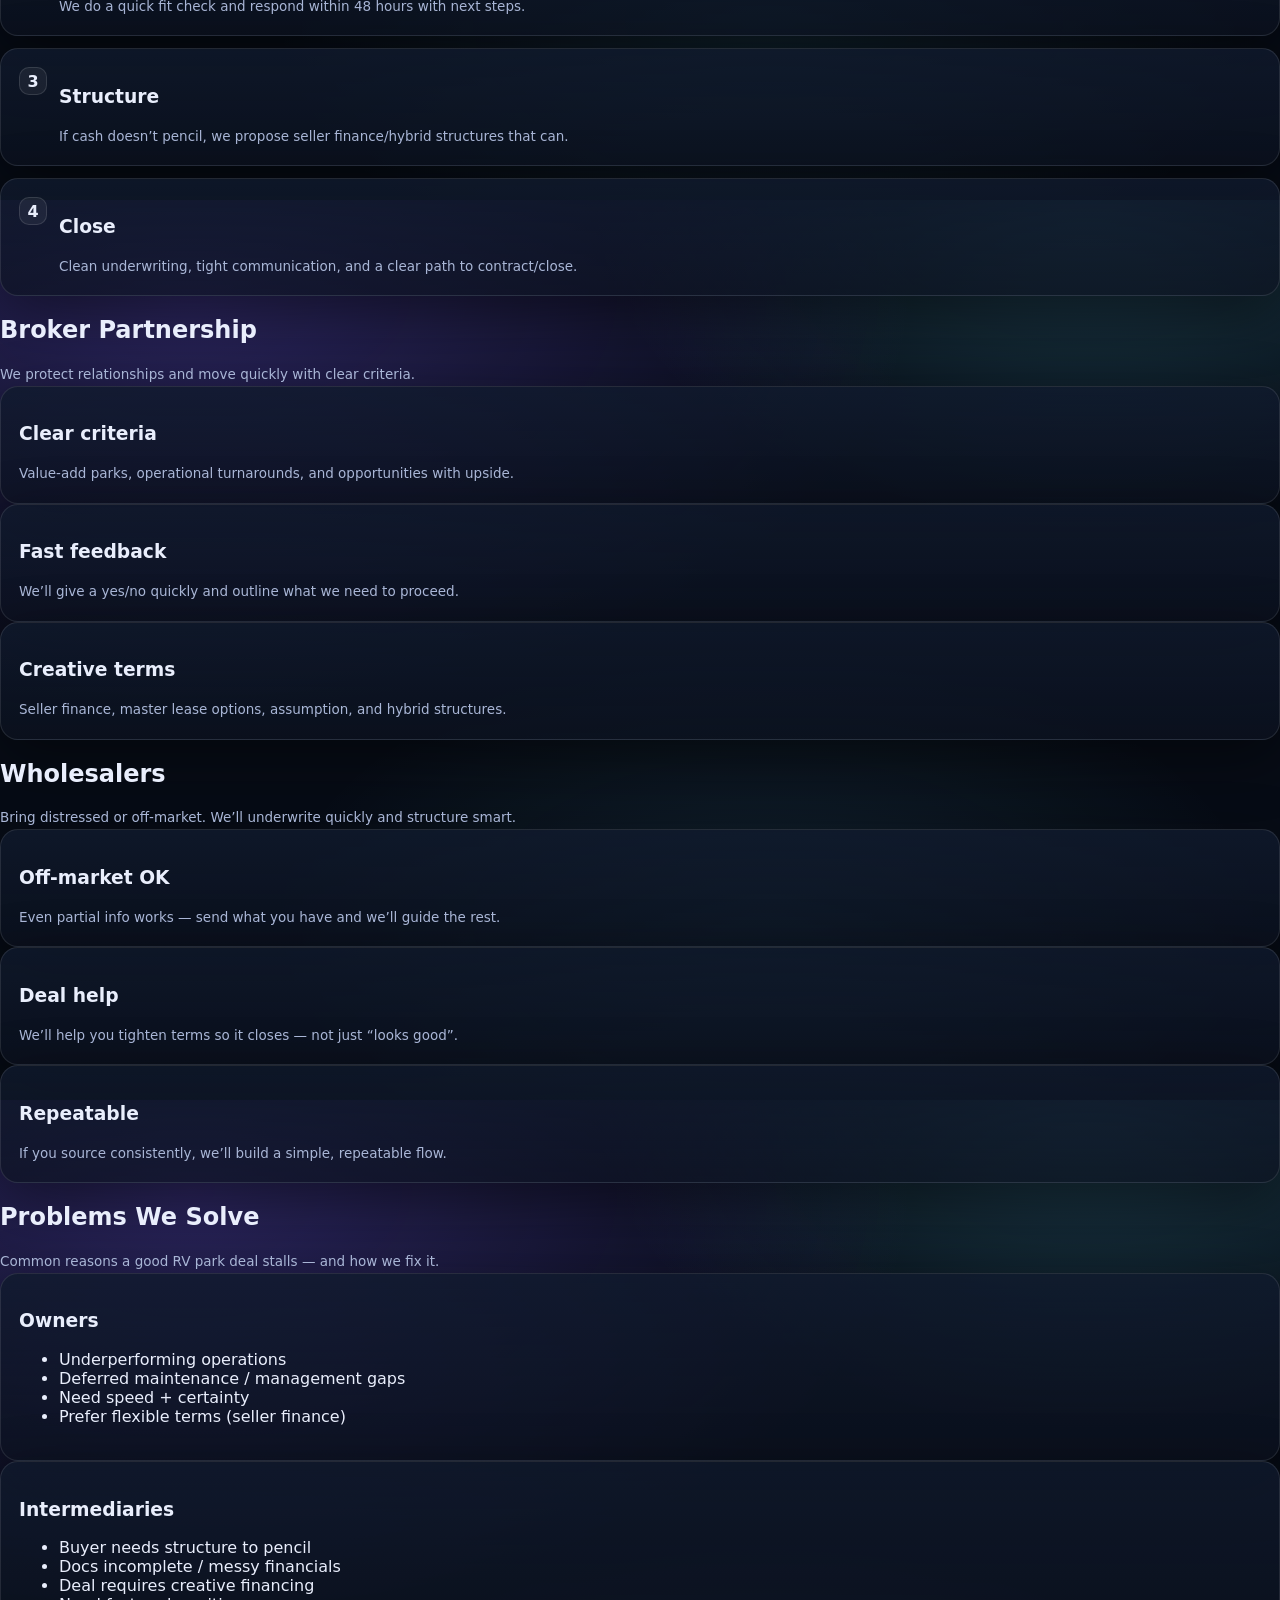
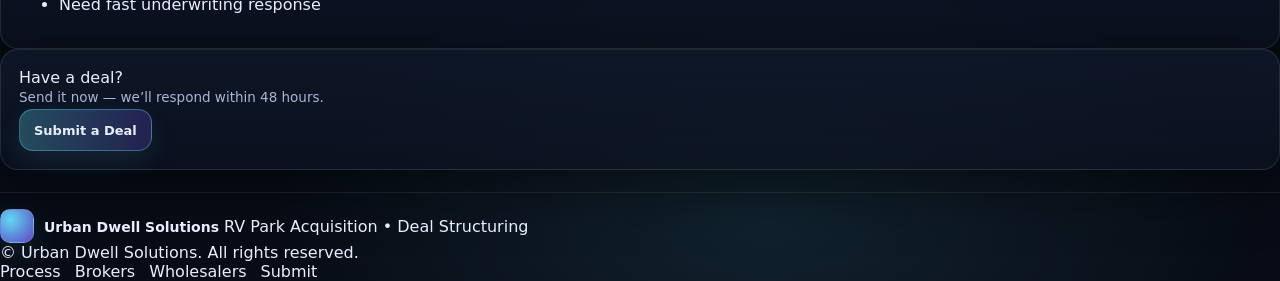
==== commit f23aadc7: "Update index.html" ====
--- a/index.html
+++ b/index.html
@@ -1,203 +1,353 @@
 <!doctype html>
 <html lang="en">
 <head>
-  <meta charset="UTF-8" />
-  <meta name="viewport" content="width=device-width,initial-scale=1" />
-  <title>Urban Dwell Solutions | Off-Market RV Park Deals</title>
-  <meta name="description" content="Urban Dwell Solutions connects serious buyers with off-market RV park opportunities and helps sellers explore creative, win-win exits." />
-  <link rel="stylesheet" href="./styles.css" />
+  <meta charset="utf-8" />
+  <meta name="viewport" content="width=device-width, initial-scale=1" />
+  <title>Urban Dwell Solutions | RV Park Acquisition & Deal Structuring</title>
+  <meta name="description" content="Nationwide RV Park acquisition and deal structuring. Wholesalers. Brokers. Owners." />
+
+  <link rel="preconnect" href="https://fonts.googleapis.com">
+  <link rel="preconnect" href="https://fonts.gstatic.com" crossorigin>
+  <link href="https://fonts.googleapis.com/css2?family=Inter:wght@400;500;600;700&display=swap" rel="stylesheet">
+
+  <link rel="stylesheet" href="styles.css" />
 </head>
 
 <body>
-  <!-- Top Bar -->
-  <header class="topbar">
-    <div class="wrap topbar__inner">
-      <a class="brand" href="./index.html" aria-label="Urban Dwell Solutions Home">
-        <div class="brand__mark" aria-hidden="true">B</div>
-        <div class="brand__text">
-          <div class="brand__name">Urban Dwell Solutions</div>
-          <div class="brand__sub">RV Park Acquisitions • Buyer Network</div>
-        </div>
+  <a class="skip" href="#main">Skip to content</a>
+
+  <!-- Background glow -->
+  <div class="bg" aria-hidden="true">
+    <div class="bg__blob bg__blob--a"></div>
+    <div class="bg__blob bg__blob--b"></div>
+    <div class="bg__noise"></div>
+  </div>
+
+  <header class="header">
+    <div class="container header__inner">
+      <a class="brand" href="#top" aria-label="Urban Dwell Solutions home">
+        <span class="brand__mark" aria-hidden="true"></span>
+        <span class="brand__text">
+          <span class="brand__name">Urban Dwell Solutions</span>
+          <span class="brand__tag">RV Park Acquisition • Deal Structuring</span>
+        </span>
       </a>
 
-      <button class="iconbtn" id="menuBtn" aria-label="Open menu" aria-expanded="false">
-        ☰
+      <nav class="nav" aria-label="Primary">
+        <a class="btn btn--ghost" href="buyers.html">Buyer Network</a>
+        <a class="btn btn--ghost" href="#submit">Submit a Deal</a>
+        <a class="btn btn--ghost" href="#brokers">Brokers</a>
+        <a class="btn btn--ghost" href="#wholesalers">Wholesalers</a>
+        <a class="btn btn--ghost" href="#process">Process</a>
+      </nav>
+
+      <button class="hamburger" type="button" aria-label="Open menu" aria-expanded="false" aria-controls="mobileMenu">
+        <span></span><span></span><span></span>
       </button>
-
-      <nav class="nav" id="nav">
-        <a class="nav__link is-active" href="./index.html">Home</a>
-        <a class="nav__link" href="./buyers.html">Buyer Network</a>
-        <button class="btn btn--ghost nav__cta" id="openDealModal" type="button">Submit a Deal</button>
-      </nav>
+    </div>
+
+    <div class="mobileMenu" id="mobileMenu" hidden>
+      <div class="container mobileMenu__inner">
+        <a class="btn btn--ghost" href="buyers.html">Buyer Network</a>
+        <a class="btn btn--ghost" href="#submit">Submit a Deal</a>
+        <a class="btn btn--ghost" href="#brokers">Brokers</a>
+        <a class="btn btn--ghost" href="#wholesalers">Wholesalers</a>
+        <a class="btn btn--ghost" href="#process">Process</a>
+      </div>
     </div>
   </header>
 
-  <!-- Hero -->
-  <main class="wrap">
-    <section class="hero">
-      <div class="hero__left">
-        <div class="pill">
-          <span class="pill__dot"></span>
-          Off-market RV park opportunities • Serious buyers only
-        </div>
-
-        <h1 class="h1">
-          Match buyers to deals.<br />
-          Create win-win exits for sellers.
-        </h1>
-
-        <p class="lead">
-          We help RV park owners explore creative structuring and connect qualified buyers
-          to opportunities that fit their buy box—fast, clean, professional.
-        </p>
-
-        <div class="hero__actions">
-          <a class="btn btn--primary" href="./buyers.html">Join Buyer Network</a>
-          <button class="btn btn--ghost" id="openDealModal2" type="button">Submit a Deal</button>
-        </div>
-
-        <div class="trust">
-          <div class="trust__item">
-            <div class="trust__label">Deal Type</div>
-            <div class="trust__value">RV Parks • MH • Mixed</div>
-          </div>
-          <div class="trust__item">
-            <div class="trust__label">Focus</div>
-            <div class="trust__value">Off-Market • Value-Add</div>
-          </div>
-          <div class="trust__item">
-            <div class="trust__label">Approach</div>
-            <div class="trust__value">Creative Structuring</div>
-          </div>
-        </div>
-      </div>
-
-      <div class="hero__right">
-        <div class="card card--glow">
-          <h2 class="h2">How it works</h2>
-
-          <div class="steps">
-            <div class="step">
-              <div class="step__num">1</div>
-              <div>
-                <div class="step__title">Buyers submit a buy box</div>
-                <div class="step__text">States, pad count, price range, strategy & timeline.</div>
+  <main id="main">
+    <section class="hero" id="top">
+      <div class="container hero__grid">
+        <div class="hero__copy">
+          <h1>Nationwide RV Park Acquisition &amp; Deal Structuring</h1>
+          <p class="lead">
+            Wholesalers. Brokers. Owners. Bring us mismanaged, underperforming, or creatively structured RV park opportunities.
+            If a deal doesn’t work cash — we structure it.
+          </p>
+
+          <div class="pills" aria-label="Highlights">
+            <span class="pill">Value-Add RV Parks</span>
+            <span class="pill">Seller Finance / Hybrid</span>
+            <span class="pill">Broker-Friendly</span>
+            <span class="pill">48-Hour Review</span>
+          </div>
+
+          <div class="hero__cta">
+            <a class="btn btn--primary" href="#submit">Submit a Deal</a>
+            <a class="btn btn--soft" href="buyers.html">Join Buyer Network</a>
+            <a class="btn btn--soft" href="#process">How it works</a>
+          </div>
+
+          <div class="hero__fine">
+            Focused on operational turnarounds, clean underwriting, and win-win structures.
+          </div>
+        </div>
+
+        <div class="hero__card">
+          <div class="card">
+            <div class="card__top">
+              <div class="card__title">Quick Fit Check</div>
+              <div class="card__subtitle">Share basics. We’ll respond fast.</div>
+            </div>
+
+            <ul class="checklist">
+              <li><span class="dot"></span> State / City + # of pads</li>
+              <li><span class="dot"></span> Current occupancy + rents</li>
+              <li><span class="dot"></span> Asking price / target</li>
+              <li><span class="dot"></span> Any seller finance terms</li>
+            </ul>
+
+            <a class="btn btn--primary btn--full" href="#submit">Submit an RV Park Deal</a>
+            <div class="micro">This form submits securely via webhook. If you prefer email: <strong>Solutions@urbandwell.io</strong></div>
+          </div>
+        </div>
+      </div>
+    </section>
+
+    <section class="section" id="submit">
+      <div class="container">
+        <div class="section__head">
+          <h2>Submit an RV Park Deal</h2>
+          <p class="muted">We respond fast. Send what you have — rent roll / P&amp;L / OM preferred.</p>
+        </div>
+
+        <div class="grid grid--2">
+          <form class="form card" id="dealForm" novalidate>
+            <div class="form__row">
+              <label>
+                <span>Name</span>
+                <input name="name" type="text" placeholder="Your name" autocomplete="name" required />
+              </label>
+
+              <label>
+                <span>I am a…</span>
+                <select name="role" required>
+                  <option value="" disabled selected>Select one</option>
+                  <option value="Wholesaler">Wholesaler</option>
+                  <option value="Broker">Broker</option>
+                  <option value="Owner">Owner</option>
+                  <option value="Other">Other</option>
+                </select>
+              </label>
+            </div>
+
+            <div class="form__row">
+              <label>
+                <span>Email</span>
+                <input name="email" type="email" placeholder="you@email.com" autocomplete="email" required />
+              </label>
+
+              <label>
+                <span>Phone</span>
+                <input name="phone" type="tel" placeholder="(555) 555-5555" autocomplete="tel" />
+              </label>
+            </div>
+
+            <label>
+              <span>Deal Summary</span>
+              <textarea name="summary" rows="6" placeholder="State / City, # of pads, occupancy, rents, asking price, and any seller finance terms." required></textarea>
+            </label>
+
+            <!-- Status message (hidden until used) -->
+            <div class="status" id="dealStatus" style="display:none;"></div>
+
+            <div class="form__actions">
+              <button class="btn btn--primary" id="dealSubmitBtn" type="submit">Send Deal</button>
+              <a class="link" href="#process">How it works</a>
+            </div>
+
+            <div class="micro">
+              By submitting, you agree we may contact you about this deal. Prefer email? Send details to <strong>Solutions@urbandwell.io</strong>.
+            </div>
+          </form>
+
+          <div class="card card--info">
+            <h3>What helps us move fast</h3>
+            <div class="muted">If you have any of these, include them in the summary or attach via email:</div>
+
+            <div class="infoGrid">
+              <div class="infoItem">
+                <div class="infoItem__k">Financials</div>
+                <div class="infoItem__v">T-12, P&amp;L, bank statements (if available)</div>
               </div>
-            </div>
-
-            <div class="step">
-              <div class="step__num">2</div>
-              <div>
-                <div class="step__title">Deals get routed</div>
-                <div class="step__text">We route qualifying opportunities to the right buyers.</div>
+              <div class="infoItem">
+                <div class="infoItem__k">Rent roll</div>
+                <div class="infoItem__v">Pad count, mix, occupancy, utilities</div>
               </div>
-            </div>
-
-            <div class="step">
-              <div class="step__num">3</div>
-              <div>
-                <div class="step__title">Win-win outcomes</div>
-                <div class="step__text">We explore creative exits that work for both sides.</div>
+              <div class="infoItem">
+                <div class="infoItem__k">Offer terms</div>
+                <div class="infoItem__v">Price, seller finance, assumable debt, timeline</div>
               </div>
-            </div>
-          </div>
-
-          <div class="note">
-            <div class="note__title">Sellers & brokers:</div>
-            <div class="note__text">
-              Use “Submit a Deal” to send a property. We’ll reply quickly with next steps.
-            </div>
-          </div>
-        </div>
-      </div>
-    </section>
-
-    <!-- Feature Cards -->
-    <section class="grid3">
-      <div class="card">
-        <h3 class="h3">Buyer-Ready Intake</h3>
-        <p class="muted">Capture buy box criteria upfront so deals move faster with less friction.</p>
-      </div>
-      <div class="card">
-        <h3 class="h3">Institutional-Friendly</h3>
-        <p class="muted">We package details cleanly so investor partners can evaluate efficiently.</p>
-      </div>
-      <div class="card">
-        <h3 class="h3">Creative Structuring</h3>
-        <p class="muted">Flexible solutions when banks don’t fit the situation right now.</p>
-      </div>
-    </section>
-
-    <footer class="footer">
+              <div class="infoItem">
+                <div class="infoItem__k">Photos / OM</div>
+                <div class="infoItem__v">Marketing package or basic photos</div>
+              </div>
+            </div>
+
+            <div class="callout">
+              <div class="callout__title">48-hour review</div>
+              <div class="callout__text">If it fits, we’ll ask for deeper docs and move to underwriting.</div>
+            </div>
+          </div>
+        </div>
+      </div>
+    </section>
+
+    <section class="section" id="process">
+      <div class="container">
+        <div class="section__head">
+          <h2>Process</h2>
+          <p class="muted">Simple, fast, and broker-friendly.</p>
+        </div>
+
+        <div class="steps">
+          <div class="step card">
+            <div class="step__num">1</div>
+            <div class="step__body">
+              <h3>Submit</h3>
+              <p class="muted">Send the basics: location, pad count, occupancy, rents, price, and any creative terms.</p>
+            </div>
+          </div>
+
+          <div class="step card">
+            <div class="step__num">2</div>
+            <div class="step__body">
+              <h3>Review</h3>
+              <p class="muted">We do a quick fit check and respond within 48 hours with next steps.</p>
+            </div>
+          </div>
+
+          <div class="step card">
+            <div class="step__num">3</div>
+            <div class="step__body">
+              <h3>Structure</h3>
+              <p class="muted">If cash doesn’t pencil, we propose seller finance/hybrid structures that can.</p>
+            </div>
+          </div>
+
+          <div class="step card">
+            <div class="step__num">4</div>
+            <div class="step__body">
+              <h3>Close</h3>
+              <p class="muted">Clean underwriting, tight communication, and a clear path to contract/close.</p>
+            </div>
+          </div>
+        </div>
+      </div>
+    </section>
+
+    <section class="section" id="brokers">
+      <div class="container">
+        <div class="section__head">
+          <h2>Broker Partnership</h2>
+          <p class="muted">We protect relationships and move quickly with clear criteria.</p>
+        </div>
+
+        <div class="grid grid--3">
+          <div class="card">
+            <h3>Clear criteria</h3>
+            <p class="muted">Value-add parks, operational turnarounds, and opportunities with upside.</p>
+          </div>
+          <div class="card">
+            <h3>Fast feedback</h3>
+            <p class="muted">We’ll give a yes/no quickly and outline what we need to proceed.</p>
+          </div>
+          <div class="card">
+            <h3>Creative terms</h3>
+            <p class="muted">Seller finance, master lease options, assumption, and hybrid structures.</p>
+          </div>
+        </div>
+      </div>
+    </section>
+
+    <section class="section" id="wholesalers">
+      <div class="container">
+        <div class="section__head">
+          <h2>Wholesalers</h2>
+          <p class="muted">Bring distressed or off-market. We’ll underwrite quickly and structure smart.</p>
+        </div>
+
+        <div class="grid grid--3">
+          <div class="card">
+            <h3>Off-market OK</h3>
+            <p class="muted">Even partial info works — send what you have and we’ll guide the rest.</p>
+          </div>
+          <div class="card">
+            <h3>Deal help</h3>
+            <p class="muted">We’ll help you tighten terms so it closes — not just “looks good”.</p>
+          </div>
+          <div class="card">
+            <h3>Repeatable</h3>
+            <p class="muted">If you source consistently, we’ll build a simple, repeatable flow.</p>
+          </div>
+        </div>
+      </div>
+    </section>
+
+    <section class="section section--tight" id="problems">
+      <div class="container">
+        <div class="section__head">
+          <h2>Problems We Solve</h2>
+          <p class="muted">Common reasons a good RV park deal stalls — and how we fix it.</p>
+        </div>
+
+        <div class="grid grid--2">
+          <div class="card">
+            <h3>Owners</h3>
+            <ul class="bullets">
+              <li>Underperforming operations</li>
+              <li>Deferred maintenance / management gaps</li>
+              <li>Need speed + certainty</li>
+              <li>Prefer flexible terms (seller finance)</li>
+            </ul>
+          </div>
+
+          <div class="card">
+            <h3>Intermediaries</h3>
+            <ul class="bullets">
+              <li>Buyer needs structure to pencil</li>
+              <li>Docs incomplete / messy financials</li>
+              <li>Deal requires creative financing</li>
+              <li>Need fast underwriting response</li>
+            </ul>
+          </div>
+        </div>
+
+        <div class="footerCTA card">
+          <div>
+            <div class="footerCTA__title">Have a deal?</div>
+            <div class="muted">Send it now — we’ll respond within 48 hours.</div>
+          </div>
+          <a class="btn btn--primary" href="#submit">Submit a Deal</a>
+        </div>
+      </div>
+    </section>
+  </main>
+
+  <footer class="footer">
+    <div class="container footer__inner">
       <div class="footer__left">
-        <div class="footer__brand">Urban Dwell Solutions</div>
-        <div class="footer__muted">Solutions@urbandwell.io</div>
-      </div>
+        <div class="brand brand--small">
+          <span class="brand__mark" aria-hidden="true"></span>
+          <span class="brand__text">
+            <span class="brand__name">Urban Dwell Solutions</span>
+            <span class="brand__tag">RV Park Acquisition • Deal Structuring</span>
+          </span>
+        </div>
+        <div class="micro">© <span id="year"></span> Urban Dwell Solutions. All rights reserved.</div>
+      </div>
+
       <div class="footer__right">
-        <a class="footer__link" href="./buyers.html">Buyer Network</a>
-        <button class="footer__link btnlink" id="openDealModal3" type="button">Submit a Deal</button>
-      </div>
-    </footer>
-  </main>
-
-  <!-- Submit a Deal Modal -->
-  <div class="modal" id="dealModal" aria-hidden="true">
-    <div class="modal__overlay" data-close="true"></div>
-    <div class="modal__panel" role="dialog" aria-modal="true" aria-labelledby="dealModalTitle">
-      <div class="modal__head">
-        <div>
-          <div class="modal__title" id="dealModalTitle">Submit a Deal</div>
-          <div class="modal__sub">Send property details (broker or seller). We’ll respond quickly.</div>
-        </div>
-        <button class="iconbtn" id="closeDealModal" aria-label="Close modal">✕</button>
-      </div>
-
-      <form id="dealForm" class="form" novalidate>
-        <div class="form__grid">
-          <div>
-            <label class="label">Your Name <span class="req">*</span></label>
-            <input class="input" name="name" placeholder="Name" required />
-          </div>
-
-          <div>
-            <label class="label">Email <span class="req">*</span></label>
-            <input class="input" name="email" type="email" placeholder="Email" required />
-          </div>
-
-          <div>
-            <label class="label">Phone</label>
-            <input class="input" name="phone" placeholder="Phone" />
-          </div>
-
-          <div>
-            <label class="label">Role</label>
-            <select class="input" name="role">
-              <option>Broker</option>
-              <option>Owner / Seller</option>
-              <option>Partner</option>
-              <option>Other</option>
-            </select>
-          </div>
-
-          <div class="span2">
-            <label class="label">Property Summary <span class="req">*</span></label>
-            <textarea class="input" name="summary" placeholder="Location, pads/sites, price guidance, occupancy, utilities, upside, any notes..." required></textarea>
-          </div>
-        </div>
-
-        <div class="form__actions">
-          <button class="btn btn--primary" id="dealSubmitBtn" type="submit">Send Deal</button>
-          <button class="btn btn--ghost" type="button" data-close="true">Cancel</button>
-        </div>
-
-        <div class="status" id="dealStatus" role="status" aria-live="polite"></div>
-        <div class="fineprint">
-          If the webhook blocks a browser response due to CORS, we still send it successfully and show a confirmation.
-        </div>
-      </form>
+        <a class="link" href="#process">Process</a>
+        <a class="link" href="#brokers">Brokers</a>
+        <a class="link" href="#wholesalers">Wholesalers</a>
+        <a class="link" href="#submit">Submit</a>
+      </div>
     </div>
-  </div>
-
-  <script src="./script.js" defer></script>
+  </footer>
+
+  <script src="script.js"></script>
 </body>
 </html>
--- a/styles.css
+++ b/styles.css
@@ -1,282 +1,373 @@
 :root{
-  --bg:#0b1220;
-  --card:#101a2d;
-  --card2:#0f1730;
+  --bg:#070c16;
+  --card:#0f1730;
+  --card2:#101a2d;
   --text:#e9eefc;
   --muted:#a9b6d6;
-  --line:rgba(255,255,255,0.12);
+  --line:rgba(255,255,255,0.10);
   --accent:#66e3ff;
   --accent2:#7c5cff;
-  --shadow: 0 18px 60px rgba(0,0,0,0.45);
-  --radius: 18px;
+  --ok:#59ffa0;
+  --danger:#ff6b6b;
+  --shadow:0 18px 60px rgba(0,0,0,0.45);
+  --r:18px;
 }
 
 *{ box-sizing:border-box; }
 html,body{ height:100%; }
-
 body{
   margin:0;
-  font-family: system-ui, -apple-system, Segoe UI, Roboto, Arial, sans-serif;
+  font-family:system-ui,-apple-system,Segoe UI,Roboto,Arial,sans-serif;
   color:var(--text);
   background:
-    radial-gradient(1200px 600px at 20% 10%, rgba(124,92,255,0.28), transparent 60%),
-    radial-gradient(900px 500px at 80% 0%, rgba(102,227,255,0.22), transparent 60%),
+    radial-gradient(1200px 700px at 15% 10%, rgba(124,92,255,0.30), transparent 60%),
+    radial-gradient(900px 600px at 85% 0%, rgba(102,227,255,0.22), transparent 55%),
+    radial-gradient(900px 500px at 60% 80%, rgba(102,227,255,0.10), transparent 55%),
     var(--bg);
 }
 
 a{ color:inherit; text-decoration:none; }
-a:hover{ text-decoration:underline; }
-
-.container{
-  width:min(1100px, 92vw);
-  margin:0 auto;
-}
-
-.site-header{
-  position: sticky;
-  top:0;
-  z-index:50;
+.wrap{ width:min(1160px, 92vw); margin:0 auto; padding:18px 0 56px; }
+
+/* Topbar */
+.topbar{
+  position:sticky; top:0; z-index:50;
   backdrop-filter: blur(10px);
-  background: rgba(11,18,32,0.72);
-  border-bottom:1px solid var(--line);
-}
-
-.header-inner{
-  display:flex;
-  align-items:center;
-  justify-content:space-between;
-  padding:14px 0;
-  gap:14px;
-}
-
-.brand{
-  display:flex;
-  align-items:center;
-  gap:10px;
-}
-
-.brand-logo{
-  width:36px;
-  height:36px;
-  border-radius:10px;
-}
-
-.brand-name{
+  background: linear-gradient(180deg, rgba(7,12,22,0.80), rgba(7,12,22,0.55));
+  border-bottom:1px solid rgba(255,255,255,0.06);
+}
+.topbar__inner{
+  display:flex; align-items:center; justify-content:space-between;
+  padding:12px 0;
+}
+.brand{ display:flex; gap:10px; align-items:center; }
+.brand__mark{
+  width:34px; height:34px; border-radius:10px;
+  display:grid; place-items:center;
+  font-weight:900;
+  background: radial-gradient(circle at 30% 30%, rgba(102,227,255,0.95), rgba(124,92,255,0.75));
+  border:1px solid rgba(255,255,255,0.12);
+  box-shadow:0 10px 30px rgba(102,227,255,0.12);
+}
+.brand__name{ font-weight:800; font-size:14px; line-height:1.1; }
+.brand__sub{ font-size:12px; color:var(--muted); line-height:1.1; }
+
+.iconbtn{
+  display:none;
+  height:40px; min-width:40px;
+  border-radius:14px;
+  border:1px solid rgba(255,255,255,0.14);
+  background: rgba(255,255,255,0.06);
+  color:var(--text);
+  font-weight:800;
+  cursor:pointer;
+}
+.iconbtn:hover{ background: rgba(255,255,255,0.08); }
+
+.nav{ display:flex; gap:10px; align-items:center; }
+.nav__link{
+  padding:10px 12px;
+  border-radius:14px;
+  border:1px solid transparent;
+  color:var(--muted);
   font-weight:700;
-  letter-spacing:0.2px;
-}
-
-.nav{
-  display:flex;
-  gap:10px;
-}
-
-.nav-link{
-  padding:10px 12px;
-  border:1px solid transparent;
-  border-radius:12px;
-  color:var(--muted);
-}
-
-.nav-link:hover{
-  border-color: var(--line);
-  text-decoration:none;
-}
-
-.nav-link.active{
+  font-size:13px;
+}
+.nav__link:hover{ color:var(--text); background: rgba(255,255,255,0.06); border-color: rgba(255,255,255,0.10); }
+.nav__link.is-active{ color:var(--text); border-color: rgba(102,227,255,0.28); background: rgba(102,227,255,0.08); }
+.nav__cta{ margin-left:4px; }
+
+@media (max-width: 860px){
+  .iconbtn{ display:inline-flex; align-items:center; justify-content:center; }
+  .nav{
+    position:absolute;
+    right:4vw;
+    top:64px;
+    width:min(360px, 92vw);
+    flex-direction:column;
+    align-items:stretch;
+    padding:12px;
+    border-radius:18px;
+    border:1px solid rgba(255,255,255,0.10);
+    background: rgba(10,14,26,0.92);
+    box-shadow: var(--shadow);
+    display:none;
+  }
+  .nav.nav--open{ display:flex; }
+}
+
+/* Typography */
+.h1{ font-size:48px; line-height:1.05; letter-spacing:-0.02em; margin:12px 0 10px; }
+.h2{ font-size:18px; margin:0 0 10px; font-weight:900; }
+.h3{ font-size:16px; margin:0 0 6px; font-weight:900; }
+.lead{ font-size:14px; line-height:1.7; color:var(--muted); max-width:62ch; margin:0; }
+.muted{ color:var(--muted); margin:0; line-height:1.6; font-size:13.5px; }
+.req{ color: var(--accent); font-weight:900; }
+
+@media (max-width: 520px){
+  .h1{ font-size:38px; }
+}
+
+/* Components */
+.pill{
+  display:inline-flex; align-items:center; gap:10px;
+  padding:9px 12px;
+  border-radius:999px;
+  border:1px solid rgba(255,255,255,0.12);
+  background: rgba(255,255,255,0.06);
+  color:var(--muted);
+  font-size:12px;
+}
+.pill__dot{
+  width:8px; height:8px; border-radius:50%;
+  background: var(--ok);
+  box-shadow:0 0 0 3px rgba(89,255,160,0.15);
+}
+
+.btn{
+  height:42px;
+  padding:0 14px;
+  border-radius:14px;
+  border:1px solid rgba(255,255,255,0.14);
+  background: rgba(255,255,255,0.06);
   color:var(--text);
-  border-color: rgba(102,227,255,0.35);
-  background: rgba(102,227,255,0.06);
-}
-
-.hero{
-  padding:56px 0 22px;
-}
-
-.hero-inner{
-  display:grid;
-  grid-template-columns: 1.15fr 0.85fr;
-  gap:22px;
-  align-items:start;
-}
-
-.hero-copy h1{
-  font-size: clamp(28px, 4vw, 44px);
-  line-height:1.08;
-  margin:0 0 12px;
-}
-
-.subtext{
-  color:var(--muted);
-  line-height:1.6;
-  margin:0 0 18px;
-}
-
-.hero-actions{
-  display:flex;
-  gap:12px;
-  flex-wrap:wrap;
-  margin-bottom:16px;
-}
-
-.trust-row{
-  display:flex;
-  flex-wrap:wrap;
-  gap:10px;
-  color:var(--muted);
-  font-size:14px;
-}
-
-.hero-card .card{
-  margin-top:6px;
-}
-
-.section{
-  padding:32px 0 60px;
-}
-
-.section-head{
-  margin: 10px 0 16px;
-}
-
-.page-title{
-  margin:0 0 8px;
-  font-size: clamp(24px, 3.4vw, 36px);
-}
-
-h2{ margin:0 0 10px; }
-.h3{ margin:18px 0 8px; }
-
-.muted{ color:var(--muted); }
-.tiny{ font-size:12px; }
-
-.card{
-  background: linear-gradient(180deg, rgba(16,26,45,0.92), rgba(15,23,48,0.86));
-  border:1px solid var(--line);
-  border-radius: var(--radius);
-  box-shadow: var(--shadow);
-  padding:18px;
-}
-
-.divider{
-  height:1px;
-  background: var(--line);
-  margin:16px 0;
-}
-
-.bullets{
-  margin:12px 0 0;
-  padding-left:18px;
-  color:var(--muted);
-  line-height:1.6;
-}
-
-.grid-2{
-  display:grid;
-  grid-template-columns: 1fr 1fr;
-  gap:18px;
-  align-items:start;
-}
-
-.form{
-  display:flex;
-  flex-direction:column;
-  gap:12px;
-  margin-top:14px;
-}
-
-.row{
-  display:grid;
-  grid-template-columns: 1fr 1fr;
-  gap:12px;
-}
-
-label{
-  display:flex;
-  flex-direction:column;
-  gap:6px;
-  font-size:14px;
-  color:var(--text);
-}
-
-input, select, textarea{
-  width:100%;
-  padding:12px 12px;
-  border-radius:14px;
-  border:1px solid rgba(255,255,255,0.14);
-  background: rgba(11,18,32,0.55);
-  color: var(--text);
-  outline:none;
-}
-
-input::placeholder, textarea::placeholder{ color: rgba(169,182,214,0.7); }
-
-input:focus, select:focus, textarea:focus{
-  border-color: rgba(102,227,255,0.5);
-  box-shadow: 0 0 0 4px rgba(102,227,255,0.12);
-}
-
-.btn{
+  font-weight:850;
+  font-size:13px;
+  cursor:pointer;
   display:inline-flex;
   align-items:center;
   justify-content:center;
+  transition: transform .12s ease, background .12s ease, border-color .12s ease;
+  user-select:none;
+}
+.btn:hover{ transform: translateY(-1px); background: rgba(255,255,255,0.08); border-color: rgba(255,255,255,0.18); }
+.btn:disabled{ opacity:.55; cursor:not-allowed; transform:none; }
+
+.btn--primary{
+  background: linear-gradient(90deg, rgba(102,227,255,0.28), rgba(124,92,255,0.22));
+  border-color: rgba(102,227,255,0.35);
+  box-shadow: 0 10px 28px rgba(102,227,255,0.10);
+}
+.btn--ghost{ background: rgba(255,255,255,0.04); }
+
+.btnlink{
+  padding:0;
+  border:none;
+  background:transparent;
+  cursor:pointer;
+  color:var(--muted);
+  font:inherit;
+}
+.btnlink:hover{ color:var(--text); }
+
+/* Layout blocks */
+.hero{
+  display:grid;
+  grid-template-columns: 1.1fr 0.9fr;
+  gap:18px;
+  margin-top:18px;
+  align-items:start;
+}
+@media (max-width: 980px){
+  .hero{ grid-template-columns:1fr; }
+}
+.hero__actions{ display:flex; gap:10px; flex-wrap:wrap; margin-top:14px; }
+.hero__right{ display:flex; }
+
+.card{
+  border:1px solid var(--line);
+  border-radius: var(--r);
+  background: linear-gradient(180deg, rgba(16,26,45,0.82), rgba(12,18,32,0.70));
+  box-shadow: var(--shadow);
+  padding:18px;
+}
+.card--glow{
+  border-color: rgba(102,227,255,0.18);
+  box-shadow: 0 18px 60px rgba(0,0,0,0.45), 0 0 0 1px rgba(102,227,255,0.08) inset;
+}
+
+.trust{
+  margin-top:18px;
+  display:grid;
+  grid-template-columns: repeat(3, 1fr);
   gap:10px;
-  padding:12px 14px;
-  border-radius: 14px;
-  border:1px solid rgba(255,255,255,0.14);
-  font-weight:700;
-  cursor:pointer;
-  user-select:none;
-  transition: transform 0.08s ease, background 0.12s ease, border-color 0.12s ease;
-}
-
-.btn:hover{ transform: translateY(-1px); text-decoration:none; }
-
-.btn.primary{
-  background: linear-gradient(135deg, rgba(102,227,255,0.22), rgba(124,92,255,0.18));
-  border-color: rgba(102,227,255,0.35);
-}
-
-.btn.ghost{
-  background: rgba(255,255,255,0.04);
-}
-
-.btn.full{
+}
+@media (max-width: 680px){
+  .trust{ grid-template-columns:1fr; }
+}
+.trust__item{
+  border:1px solid rgba(255,255,255,0.10);
+  border-radius:16px;
+  padding:12px;
+  background: rgba(255,255,255,0.05);
+}
+.trust__label{ color:var(--muted); font-size:12px; margin-bottom:4px; }
+.trust__value{ font-weight:850; font-size:13px; }
+
+.steps{ display:flex; flex-direction:column; gap:12px; margin-top:8px; }
+.step{ display:flex; gap:12px; align-items:flex-start; }
+.step__num{
+  width:28px; height:28px; border-radius:10px;
+  display:grid; place-items:center;
+  font-weight:900;
+  border:1px solid rgba(255,255,255,0.12);
+  background: rgba(255,255,255,0.06);
+}
+.step__title{ font-weight:900; font-size:13.5px; }
+.step__text{ color:var(--muted); font-size:12.5px; line-height:1.5; margin-top:2px; }
+
+.note{
+  margin-top:14px;
+  border-radius:16px;
+  border:1px solid rgba(255,255,255,0.10);
+  background: rgba(255,255,255,0.05);
+  padding:12px;
+}
+.note__title{ font-weight:900; font-size:12.5px; margin-bottom:4px; }
+.note__text{ color:var(--muted); font-size:12.5px; line-height:1.5; }
+
+.grid3{
+  margin-top:18px;
+  display:grid;
+  grid-template-columns: repeat(3, 1fr);
+  gap:12px;
+}
+@media (max-width: 920px){
+  .grid3{ grid-template-columns:1fr; }
+}
+
+.pagehead{ margin-top:18px; }
+.twoCol{
+  margin-top:18px;
+  display:grid;
+  grid-template-columns: 0.95fr 1.05fr;
+  gap:14px;
+}
+@media (max-width: 980px){
+  .twoCol{ grid-template-columns:1fr; }
+}
+
+.list{ display:flex; flex-direction:column; gap:12px; margin-top:10px; }
+.list__item{
+  border:1px solid rgba(255,255,255,0.10);
+  border-radius:16px;
+  padding:12px;
+  background: rgba(255,255,255,0.05);
+}
+.list__title{ font-weight:900; font-size:13px; margin-bottom:4px; }
+.list__text{ color:var(--muted); font-size:12.5px; line-height:1.5; }
+
+/* Forms */
+.form{ margin-top:10px; }
+.form__grid{
+  display:grid;
+  grid-template-columns: 1fr 1fr;
+  gap:12px;
+}
+@media (max-width: 560px){
+  .form__grid{ grid-template-columns:1fr; }
+}
+.span2{ grid-column: 1 / -1; }
+
+.label{ display:block; font-size:12px; color:var(--muted); margin:0 0 6px; }
+.input{
   width:100%;
-}
-
-.status-box{
-  margin-top:14px;
-  border-radius: 14px;
-  padding:12px;
-  border: 1px solid rgba(255,255,255,0.14);
-  background: rgba(255,255,255,0.04);
-}
-
+  border-radius:14px;
+  border:1px solid rgba(255,255,255,0.12);
+  background: rgba(0,0,0,0.18);
+  color:var(--text);
+  padding:11px 12px;
+  outline:none;
+  font-size:13px;
+  transition: border-color .12s ease, background .12s ease;
+}
+.input:focus{
+  border-color: rgba(102,227,255,0.45);
+  background: rgba(0,0,0,0.25);
+}
+textarea.input{ min-height:96px; resize:vertical; }
+
+.form__actions{
+  display:flex;
+  gap:10px;
+  flex-wrap:wrap;
+  margin-top:12px;
+}
+
+.status{
+  margin-top:10px;
+  border-radius:14px;
+  padding:10px 12px;
+  border:1px solid rgba(255,255,255,0.12);
+  background: rgba(255,255,255,0.05);
+  color:var(--muted);
+  font-size:12.5px;
+  display:none;
+}
+.status.is-ok{
+  display:block;
+  border-color: rgba(89,255,160,0.30);
+  background: rgba(89,255,160,0.08);
+  color:#d7ffe9;
+}
+.status.is-err{
+  display:block;
+  border-color: rgba(255,107,107,0.35);
+  background: rgba(255,107,107,0.08);
+  color:#ffe3e3;
+}
+.fineprint{
+  margin-top:10px;
+  color:var(--muted);
+  font-size:11.5px;
+  line-height:1.5;
+}
+
+/* Footer */
 .footer{
-  margin-top:18px;
-  padding-top:14px;
-  border-top:1px solid var(--line);
+  margin-top:22px;
+  border-top:1px solid rgba(255,255,255,0.08);
+  padding-top:16px;
   display:flex;
-  justify-content:center;
-}
-
-.contact-grid{
-  display:grid;
-  grid-template-columns: 1fr 1fr;
-  gap:16px;
-}
-
-.note{
-  border-radius: var(--radius);
-  border:1px dashed rgba(255,255,255,0.18);
-  padding:14px;
-  background: rgba(255,255,255,0.03);
-}
-
-@media (max-width: 900px){
-  .hero-inner{ grid-template-columns: 1fr; }
-  .grid-2{ grid-template-columns: 1fr; }
-  .row{ grid-template-columns: 1fr; }
-  .contact-grid{ grid-template-columns: 1fr; }
-}
+  justify-content:space-between;
+  gap:12px;
+  flex-wrap:wrap;
+}
+.footer__brand{ font-weight:900; }
+.footer__muted{ color:var(--muted); font-size:12.5px; margin-top:2px; }
+.footer__right{ display:flex; gap:14px; align-items:center; }
+.footer__link{ color:var(--muted); font-weight:800; font-size:13px; }
+.footer__link:hover{ color:var(--text); }
+
+/* Modal */
+.modal{
+  position:fixed;
+  inset:0;
+  display:none;
+  z-index:80;
+}
+.modal.is-open{ display:block; }
+.modal__overlay{
+  position:absolute;
+  inset:0;
+  background: rgba(0,0,0,0.55);
+}
+.modal__panel{
+  position:relative;
+  width:min(720px, 92vw);
+  margin: 8vh auto;
+  border-radius: 18px;
+  border:1px solid rgba(255,255,255,0.12);
+  background: rgba(10,14,26,0.95);
+  box-shadow: var(--shadow);
+  padding:16px;
+}
+.modal__head{
+  display:flex;
+  justify-content:space-between;
+  align-items:flex-start;
+  gap:12px;
+  margin-bottom:8px;
+}
+.modal__title{ font-weight:950; font-size:16px; }
+.modal__sub{ color:var(--muted); font-size:12.5px; margin-top:4px; line-height:1.4; }
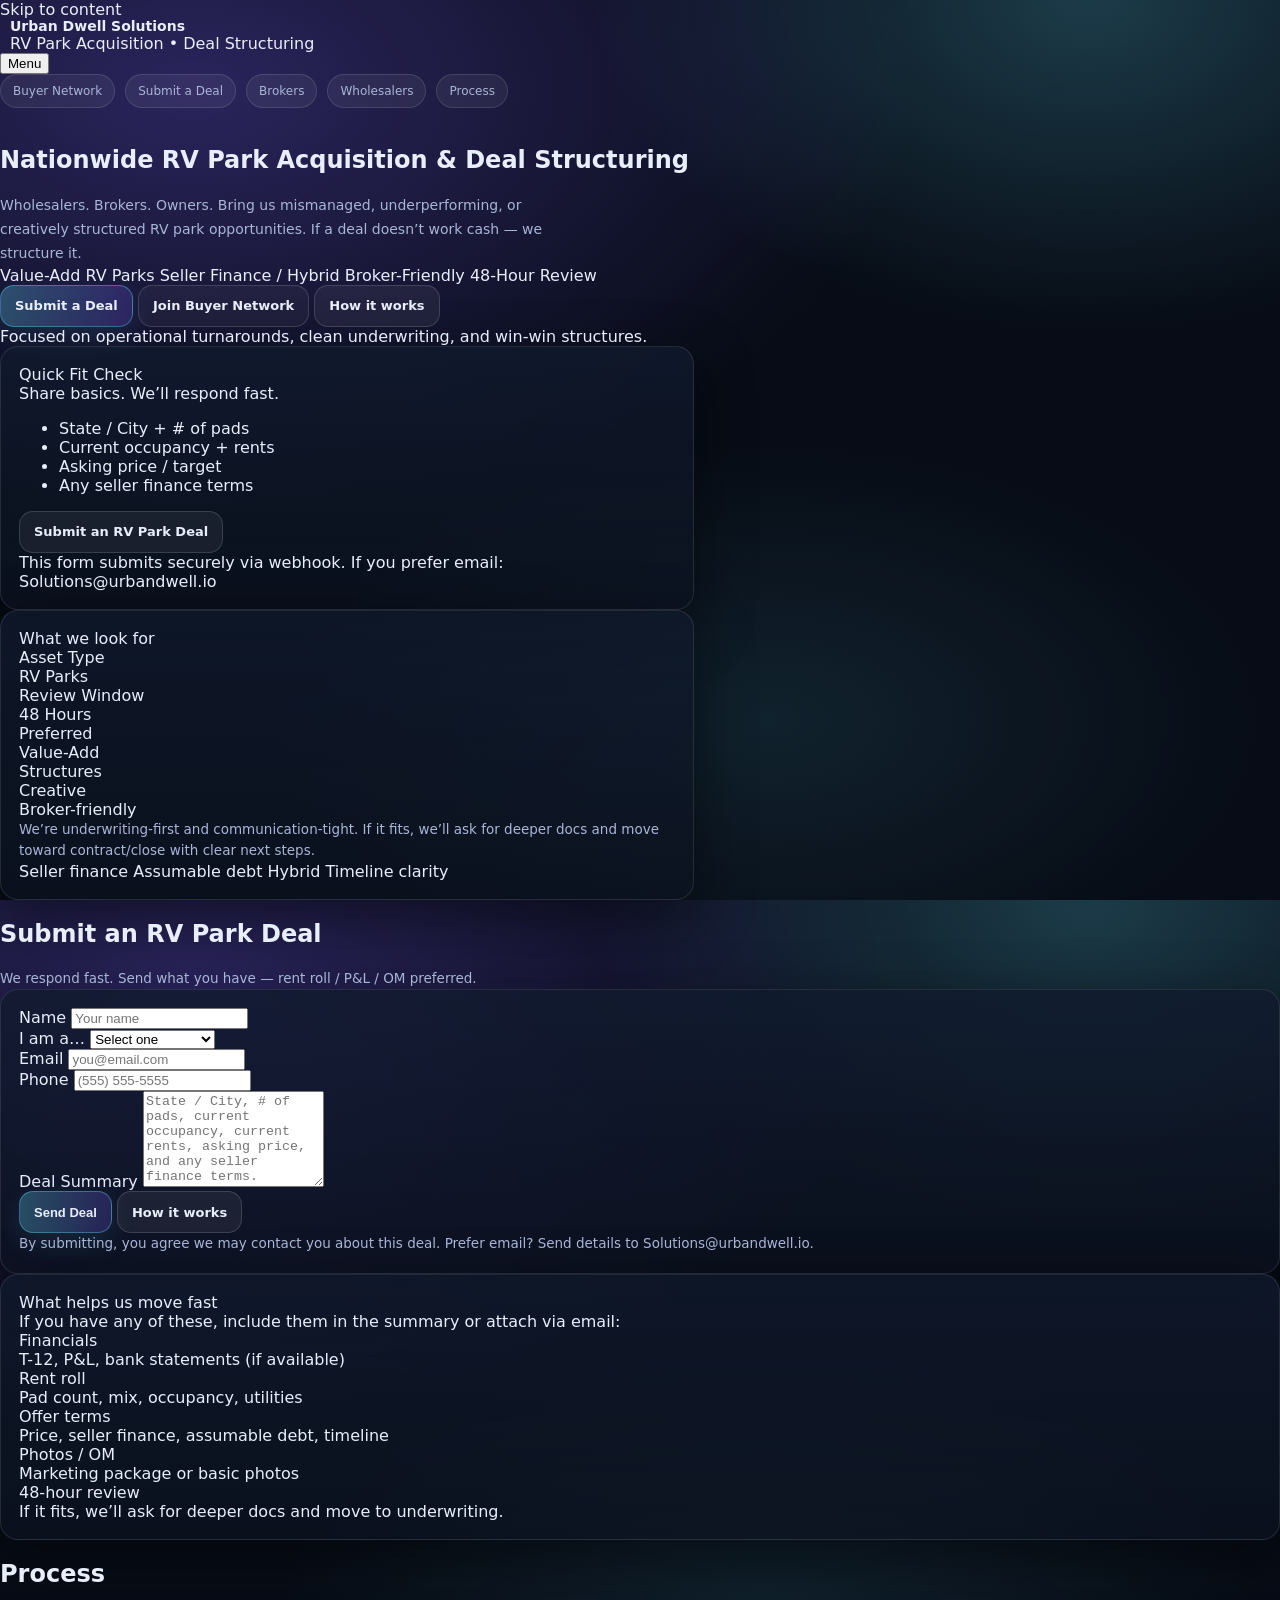
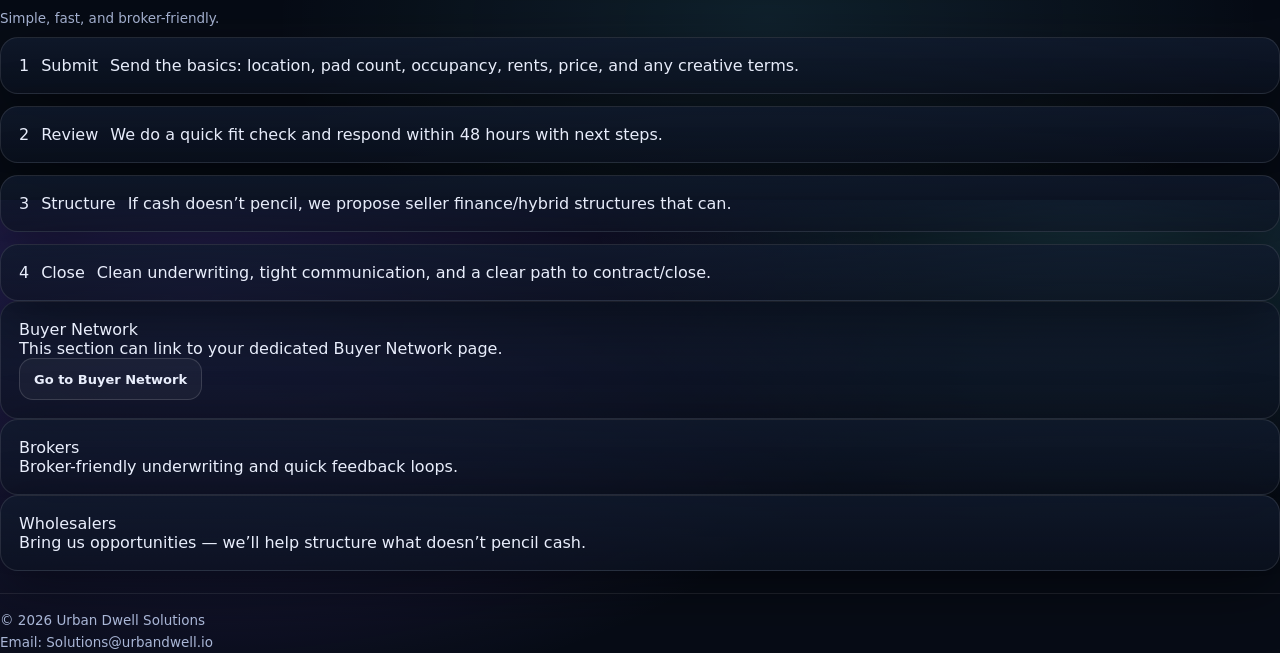
==== commit 3fe65119: "Update index.html" ====
--- a/index.html
+++ b/index.html
@@ -2,7 +2,7 @@
 <html lang="en">
 <head>
   <meta charset="utf-8" />
-  <meta name="viewport" content="width=device-width, initial-scale=1" />
+  <meta name="viewport" content="width=device-width,initial-scale=1" />
   <title>Urban Dwell Solutions | RV Park Acquisition & Deal Structuring</title>
   <meta name="description" content="Nationwide RV Park acquisition and deal structuring. Wholesalers. Brokers. Owners." />
 
@@ -16,158 +16,199 @@
 <body>
   <a class="skip" href="#main">Skip to content</a>
 
-  <!-- Background glow -->
-  <div class="bg" aria-hidden="true">
-    <div class="bg__blob bg__blob--a"></div>
-    <div class="bg__blob bg__blob--b"></div>
-    <div class="bg__noise"></div>
+  <!-- Top glow background -->
+  <div class="bg">
+    <div class="bg__glow bg__glow--a"></div>
+    <div class="bg__glow bg__glow--b"></div>
+    <div class="bg__glow bg__glow--c"></div>
   </div>
 
   <header class="header">
     <div class="container header__inner">
-      <a class="brand" href="#top" aria-label="Urban Dwell Solutions home">
-        <span class="brand__mark" aria-hidden="true"></span>
-        <span class="brand__text">
-          <span class="brand__name">Urban Dwell Solutions</span>
-          <span class="brand__tag">RV Park Acquisition • Deal Structuring</span>
-        </span>
-      </a>
-
-      <nav class="nav" aria-label="Primary">
-        <a class="btn btn--ghost" href="buyers.html">Buyer Network</a>
-        <a class="btn btn--ghost" href="#submit">Submit a Deal</a>
-        <a class="btn btn--ghost" href="#brokers">Brokers</a>
-        <a class="btn btn--ghost" href="#wholesalers">Wholesalers</a>
-        <a class="btn btn--ghost" href="#process">Process</a>
+      <div class="brand">
+        <span class="brand__dot" aria-hidden="true"></span>
+        <div class="brand__text">
+          <div class="brand__name">Urban Dwell Solutions</div>
+          <div class="brand__tag">RV Park Acquisition • Deal Structuring</div>
+        </div>
+      </div>
+
+      <button class="menuBtn" id="menuBtn" aria-expanded="false" aria-controls="nav">
+        <span class="menuBtn__bar"></span>
+        <span class="menuBtn__bar"></span>
+        <span class="menuBtn__bar"></span>
+        <span class="sr-only">Menu</span>
+      </button>
+
+      <nav class="nav" id="nav" aria-label="Primary">
+        <a class="pill" href="#buyers">Buyer Network</a>
+        <a class="pill pill--active" href="#deal">Submit a Deal</a>
+        <a class="pill" href="#brokers">Brokers</a>
+        <a class="pill" href="#wholesalers">Wholesalers</a>
+        <a class="pill" href="#process">Process</a>
       </nav>
-
-      <button class="hamburger" type="button" aria-label="Open menu" aria-expanded="false" aria-controls="mobileMenu">
-        <span></span><span></span><span></span>
-      </button>
-    </div>
-
-    <div class="mobileMenu" id="mobileMenu" hidden>
-      <div class="container mobileMenu__inner">
-        <a class="btn btn--ghost" href="buyers.html">Buyer Network</a>
-        <a class="btn btn--ghost" href="#submit">Submit a Deal</a>
-        <a class="btn btn--ghost" href="#brokers">Brokers</a>
-        <a class="btn btn--ghost" href="#wholesalers">Wholesalers</a>
-        <a class="btn btn--ghost" href="#process">Process</a>
-      </div>
     </div>
   </header>
 
   <main id="main">
-    <section class="hero" id="top">
-      <div class="container hero__grid">
-        <div class="hero__copy">
-          <h1>Nationwide RV Park Acquisition &amp; Deal Structuring</h1>
-          <p class="lead">
-            Wholesalers. Brokers. Owners. Bring us mismanaged, underperforming, or creatively structured RV park opportunities.
-            If a deal doesn’t work cash — we structure it.
-          </p>
-
-          <div class="pills" aria-label="Highlights">
-            <span class="pill">Value-Add RV Parks</span>
-            <span class="pill">Seller Finance / Hybrid</span>
-            <span class="pill">Broker-Friendly</span>
-            <span class="pill">48-Hour Review</span>
-          </div>
-
-          <div class="hero__cta">
-            <a class="btn btn--primary" href="#submit">Submit a Deal</a>
-            <a class="btn btn--soft" href="buyers.html">Join Buyer Network</a>
-            <a class="btn btn--soft" href="#process">How it works</a>
-          </div>
-
-          <div class="hero__fine">
-            Focused on operational turnarounds, clean underwriting, and win-win structures.
-          </div>
-        </div>
-
-        <div class="hero__card">
-          <div class="card">
-            <div class="card__top">
+    <!-- HERO -->
+    <section class="hero">
+      <div class="container">
+        <div class="hero__grid">
+          <div class="hero__copy">
+            <h1>Nationwide RV Park Acquisition &amp; Deal Structuring</h1>
+            <p class="lead">
+              Wholesalers. Brokers. Owners. Bring us mismanaged, underperforming, or creatively structured RV park opportunities.
+              If a deal doesn’t work cash — we structure it.
+            </p>
+
+            <div class="chips" aria-label="Focus areas">
+              <span class="chip">Value-Add RV Parks</span>
+              <span class="chip">Seller Finance / Hybrid</span>
+              <span class="chip">Broker-Friendly</span>
+              <span class="chip">48-Hour Review</span>
+            </div>
+
+            <div class="ctaRow">
+              <a class="btn btn--primary" href="#deal">Submit a Deal</a>
+              <a class="btn btn--ghost" href="#buyers">Join Buyer Network</a>
+              <a class="btn btn--subtle" href="#process">How it works</a>
+            </div>
+
+            <div class="subnote">
+              Focused on operational turnarounds, clean underwriting, and win-win structures.
+            </div>
+
+            <div class="card quickfit">
               <div class="card__title">Quick Fit Check</div>
-              <div class="card__subtitle">Share basics. We’ll respond fast.</div>
-            </div>
-
-            <ul class="checklist">
-              <li><span class="dot"></span> State / City + # of pads</li>
-              <li><span class="dot"></span> Current occupancy + rents</li>
-              <li><span class="dot"></span> Asking price / target</li>
-              <li><span class="dot"></span> Any seller finance terms</li>
-            </ul>
-
-            <a class="btn btn--primary btn--full" href="#submit">Submit an RV Park Deal</a>
-            <div class="micro">This form submits securely via webhook. If you prefer email: <strong>Solutions@urbandwell.io</strong></div>
-          </div>
-        </div>
-      </div>
-    </section>
-
-    <section class="section" id="submit">
+              <div class="card__sub">Share basics. We’ll respond fast.</div>
+              <ul class="bullets">
+                <li>State / City + # of pads</li>
+                <li>Current occupancy + rents</li>
+                <li>Asking price / target</li>
+                <li>Any seller finance terms</li>
+              </ul>
+
+              <div class="quickfit__action">
+                <a class="btn btn--wide" href="#deal">Submit an RV Park Deal</a>
+                <div class="quickfit__fine">
+                  This form submits securely via webhook. If you prefer email: <a href="mailto:Solutions@urbandwell.io">Solutions@urbandwell.io</a>
+                </div>
+              </div>
+            </div>
+          </div>
+
+          <!-- Right hero card -->
+          <div class="hero__panel">
+            <div class="panel card">
+              <div class="panel__headline">What we look for</div>
+              <div class="panel__grid">
+                <div class="kpi">
+                  <div class="kpi__label">Asset Type</div>
+                  <div class="kpi__value">RV Parks</div>
+                </div>
+                <div class="kpi">
+                  <div class="kpi__label">Review Window</div>
+                  <div class="kpi__value">48 Hours</div>
+                </div>
+                <div class="kpi">
+                  <div class="kpi__label">Preferred</div>
+                  <div class="kpi__value">Value-Add</div>
+                </div>
+                <div class="kpi">
+                  <div class="kpi__label">Structures</div>
+                  <div class="kpi__value">Creative</div>
+                </div>
+              </div>
+
+              <div class="divider"></div>
+
+              <div class="panel__headline">Broker-friendly</div>
+              <p class="muted">
+                We’re underwriting-first and communication-tight. If it fits, we’ll ask for deeper docs and move toward
+                contract/close with clear next steps.
+              </p>
+
+              <div class="badgeRow">
+                <span class="badge">Seller finance</span>
+                <span class="badge">Assumable debt</span>
+                <span class="badge">Hybrid</span>
+                <span class="badge">Timeline clarity</span>
+              </div>
+            </div>
+          </div>
+        </div>
+      </div>
+    </section>
+
+    <!-- SUBMIT DEAL -->
+    <section class="section" id="deal">
       <div class="container">
         <div class="section__head">
           <h2>Submit an RV Park Deal</h2>
           <p class="muted">We respond fast. Send what you have — rent roll / P&amp;L / OM preferred.</p>
         </div>
 
-        <div class="grid grid--2">
-          <form class="form card" id="dealForm" novalidate>
-            <div class="form__row">
-              <label>
-                <span>Name</span>
-                <input name="name" type="text" placeholder="Your name" autocomplete="name" required />
-              </label>
-
-              <label>
-                <span>I am a…</span>
-                <select name="role" required>
-                  <option value="" disabled selected>Select one</option>
-                  <option value="Wholesaler">Wholesaler</option>
-                  <option value="Broker">Broker</option>
-                  <option value="Owner">Owner</option>
-                  <option value="Other">Other</option>
-                </select>
-              </label>
-            </div>
-
-            <div class="form__row">
-              <label>
-                <span>Email</span>
-                <input name="email" type="email" placeholder="you@email.com" autocomplete="email" required />
-              </label>
-
-              <label>
-                <span>Phone</span>
-                <input name="phone" type="tel" placeholder="(555) 555-5555" autocomplete="tel" />
-              </label>
-            </div>
-
-            <label>
-              <span>Deal Summary</span>
-              <textarea name="summary" rows="6" placeholder="State / City, # of pads, occupancy, rents, asking price, and any seller finance terms." required></textarea>
-            </label>
-
-            <!-- Status message (hidden until used) -->
-            <div class="status" id="dealStatus" style="display:none;"></div>
-
-            <div class="form__actions">
-              <button class="btn btn--primary" id="dealSubmitBtn" type="submit">Send Deal</button>
-              <a class="link" href="#process">How it works</a>
-            </div>
-
-            <div class="micro">
-              By submitting, you agree we may contact you about this deal. Prefer email? Send details to <strong>Solutions@urbandwell.io</strong>.
-            </div>
-          </form>
-
-          <div class="card card--info">
-            <h3>What helps us move fast</h3>
-            <div class="muted">If you have any of these, include them in the summary or attach via email:</div>
-
-            <div class="infoGrid">
+        <div class="grid2">
+          <!-- form -->
+          <div class="card formCard">
+            <form id="dealForm" novalidate>
+              <div class="formGrid">
+                <div class="field">
+                  <label for="name">Name</label>
+                  <input id="name" name="name" type="text" placeholder="Your name" autocomplete="name" required>
+                </div>
+
+                <div class="field">
+                  <label for="role">I am a…</label>
+                  <select id="role" name="role" required>
+                    <option value="" selected disabled>Select one</option>
+                    <option>Wholesaler</option>
+                    <option>Broker</option>
+                    <option>Owner / Operator</option>
+                    <option>Investor</option>
+                    <option>Other</option>
+                  </select>
+                </div>
+
+                <div class="field">
+                  <label for="email">Email</label>
+                  <input id="email" name="email" type="email" placeholder="you@email.com" autocomplete="email" required>
+                </div>
+
+                <div class="field">
+                  <label for="phone">Phone</label>
+                  <input id="phone" name="phone" type="tel" placeholder="(555) 555-5555" autocomplete="tel">
+                </div>
+
+                <div class="field field--full">
+                  <label for="summary">Deal Summary</label>
+                  <textarea id="summary" name="summary" rows="6"
+                    placeholder="State / City, # of pads, current occupancy, current rents, asking price, and any seller finance terms."
+                    required></textarea>
+                </div>
+              </div>
+
+              <div class="formActions">
+                <button class="btn btn--primary" type="submit" id="submitBtn">Send Deal</button>
+                <a class="btn btn--subtle" href="#process">How it works</a>
+              </div>
+
+              <div class="fine muted">
+                By submitting, you agree we may contact you about this deal. Prefer email? Send details to
+                <a href="mailto:Solutions@urbandwell.io">Solutions@urbandwell.io</a>.
+              </div>
+
+              <div class="status" id="status" aria-live="polite"></div>
+            </form>
+          </div>
+
+          <!-- right info -->
+          <div class="card infoCard">
+            <div class="card__title">What helps us move fast</div>
+            <div class="card__sub">If you have any of these, include them in the summary or attach via email:</div>
+
+            <div class="infoList">
               <div class="infoItem">
                 <div class="infoItem__k">Financials</div>
                 <div class="infoItem__v">T-12, P&amp;L, bank statements (if available)</div>
@@ -187,14 +228,15 @@
             </div>
 
             <div class="callout">
-              <div class="callout__title">48-hour review</div>
-              <div class="callout__text">If it fits, we’ll ask for deeper docs and move to underwriting.</div>
-            </div>
-          </div>
-        </div>
-      </div>
-    </section>
-
+              <div class="callout__k">48-hour review</div>
+              <div class="callout__v">If it fits, we’ll ask for deeper docs and move to underwriting.</div>
+            </div>
+          </div>
+        </div>
+      </div>
+    </section>
+
+    <!-- PROCESS -->
     <section class="section" id="process">
       <div class="container">
         <div class="section__head">
@@ -204,149 +246,65 @@
 
         <div class="steps">
           <div class="step card">
-            <div class="step__num">1</div>
-            <div class="step__body">
-              <h3>Submit</h3>
-              <p class="muted">Send the basics: location, pad count, occupancy, rents, price, and any creative terms.</p>
-            </div>
-          </div>
-
+            <div class="step__n">1</div>
+            <div class="step__t">Submit</div>
+            <div class="step__d">Send the basics: location, pad count, occupancy, rents, price, and any creative terms.</div>
+          </div>
           <div class="step card">
-            <div class="step__num">2</div>
-            <div class="step__body">
-              <h3>Review</h3>
-              <p class="muted">We do a quick fit check and respond within 48 hours with next steps.</p>
-            </div>
-          </div>
-
+            <div class="step__n">2</div>
+            <div class="step__t">Review</div>
+            <div class="step__d">We do a quick fit check and respond within 48 hours with next steps.</div>
+          </div>
           <div class="step card">
-            <div class="step__num">3</div>
-            <div class="step__body">
-              <h3>Structure</h3>
-              <p class="muted">If cash doesn’t pencil, we propose seller finance/hybrid structures that can.</p>
-            </div>
-          </div>
-
+            <div class="step__n">3</div>
+            <div class="step__t">Structure</div>
+            <div class="step__d">If cash doesn’t pencil, we propose seller finance/hybrid structures that can.</div>
+          </div>
           <div class="step card">
-            <div class="step__num">4</div>
-            <div class="step__body">
-              <h3>Close</h3>
-              <p class="muted">Clean underwriting, tight communication, and a clear path to contract/close.</p>
-            </div>
-          </div>
+            <div class="step__n">4</div>
+            <div class="step__t">Close</div>
+            <div class="step__d">Clean underwriting, tight communication, and a clear path to contract/close.</div>
+          </div>
+        </div>
+      </div>
+    </section>
+
+    <!-- Placeholder sections -->
+    <section class="section" id="buyers">
+      <div class="container">
+        <div class="card">
+          <div class="card__title">Buyer Network</div>
+          <div class="card__sub">This section can link to your dedicated Buyer Network page.</div>
+          <a class="btn btn--ghost" href="buyer-network.html">Go to Buyer Network</a>
         </div>
       </div>
     </section>
 
     <section class="section" id="brokers">
       <div class="container">
-        <div class="section__head">
-          <h2>Broker Partnership</h2>
-          <p class="muted">We protect relationships and move quickly with clear criteria.</p>
-        </div>
-
-        <div class="grid grid--3">
-          <div class="card">
-            <h3>Clear criteria</h3>
-            <p class="muted">Value-add parks, operational turnarounds, and opportunities with upside.</p>
-          </div>
-          <div class="card">
-            <h3>Fast feedback</h3>
-            <p class="muted">We’ll give a yes/no quickly and outline what we need to proceed.</p>
-          </div>
-          <div class="card">
-            <h3>Creative terms</h3>
-            <p class="muted">Seller finance, master lease options, assumption, and hybrid structures.</p>
-          </div>
+        <div class="card">
+          <div class="card__title">Brokers</div>
+          <div class="card__sub">Broker-friendly underwriting and quick feedback loops.</div>
         </div>
       </div>
     </section>
 
     <section class="section" id="wholesalers">
       <div class="container">
-        <div class="section__head">
-          <h2>Wholesalers</h2>
-          <p class="muted">Bring distressed or off-market. We’ll underwrite quickly and structure smart.</p>
-        </div>
-
-        <div class="grid grid--3">
-          <div class="card">
-            <h3>Off-market OK</h3>
-            <p class="muted">Even partial info works — send what you have and we’ll guide the rest.</p>
-          </div>
-          <div class="card">
-            <h3>Deal help</h3>
-            <p class="muted">We’ll help you tighten terms so it closes — not just “looks good”.</p>
-          </div>
-          <div class="card">
-            <h3>Repeatable</h3>
-            <p class="muted">If you source consistently, we’ll build a simple, repeatable flow.</p>
-          </div>
-        </div>
-      </div>
-    </section>
-
-    <section class="section section--tight" id="problems">
-      <div class="container">
-        <div class="section__head">
-          <h2>Problems We Solve</h2>
-          <p class="muted">Common reasons a good RV park deal stalls — and how we fix it.</p>
-        </div>
-
-        <div class="grid grid--2">
-          <div class="card">
-            <h3>Owners</h3>
-            <ul class="bullets">
-              <li>Underperforming operations</li>
-              <li>Deferred maintenance / management gaps</li>
-              <li>Need speed + certainty</li>
-              <li>Prefer flexible terms (seller finance)</li>
-            </ul>
-          </div>
-
-          <div class="card">
-            <h3>Intermediaries</h3>
-            <ul class="bullets">
-              <li>Buyer needs structure to pencil</li>
-              <li>Docs incomplete / messy financials</li>
-              <li>Deal requires creative financing</li>
-              <li>Need fast underwriting response</li>
-            </ul>
-          </div>
-        </div>
-
-        <div class="footerCTA card">
-          <div>
-            <div class="footerCTA__title">Have a deal?</div>
-            <div class="muted">Send it now — we’ll respond within 48 hours.</div>
-          </div>
-          <a class="btn btn--primary" href="#submit">Submit a Deal</a>
-        </div>
-      </div>
-    </section>
+        <div class="card">
+          <div class="card__title">Wholesalers</div>
+          <div class="card__sub">Bring us opportunities — we’ll help structure what doesn’t pencil cash.</div>
+        </div>
+      </div>
+    </section>
+
+    <footer class="footer">
+      <div class="container footer__inner">
+        <div class="muted">© <span id="year"></span> Urban Dwell Solutions</div>
+        <div class="muted">Email: <a href="mailto:Solutions@urbandwell.io">Solutions@urbandwell.io</a></div>
+      </div>
+    </footer>
   </main>
-
-  <footer class="footer">
-    <div class="container footer__inner">
-      <div class="footer__left">
-        <div class="brand brand--small">
-          <span class="brand__mark" aria-hidden="true"></span>
-          <span class="brand__text">
-            <span class="brand__name">Urban Dwell Solutions</span>
-            <span class="brand__tag">RV Park Acquisition • Deal Structuring</span>
-          </span>
-        </div>
-        <div class="micro">© <span id="year"></span> Urban Dwell Solutions. All rights reserved.</div>
-      </div>
-
-      <div class="footer__right">
-        <a class="link" href="#process">Process</a>
-        <a class="link" href="#brokers">Brokers</a>
-        <a class="link" href="#wholesalers">Wholesalers</a>
-        <a class="link" href="#submit">Submit</a>
-      </div>
-    </div>
-  </footer>
 
   <script src="script.js"></script>
 </body>
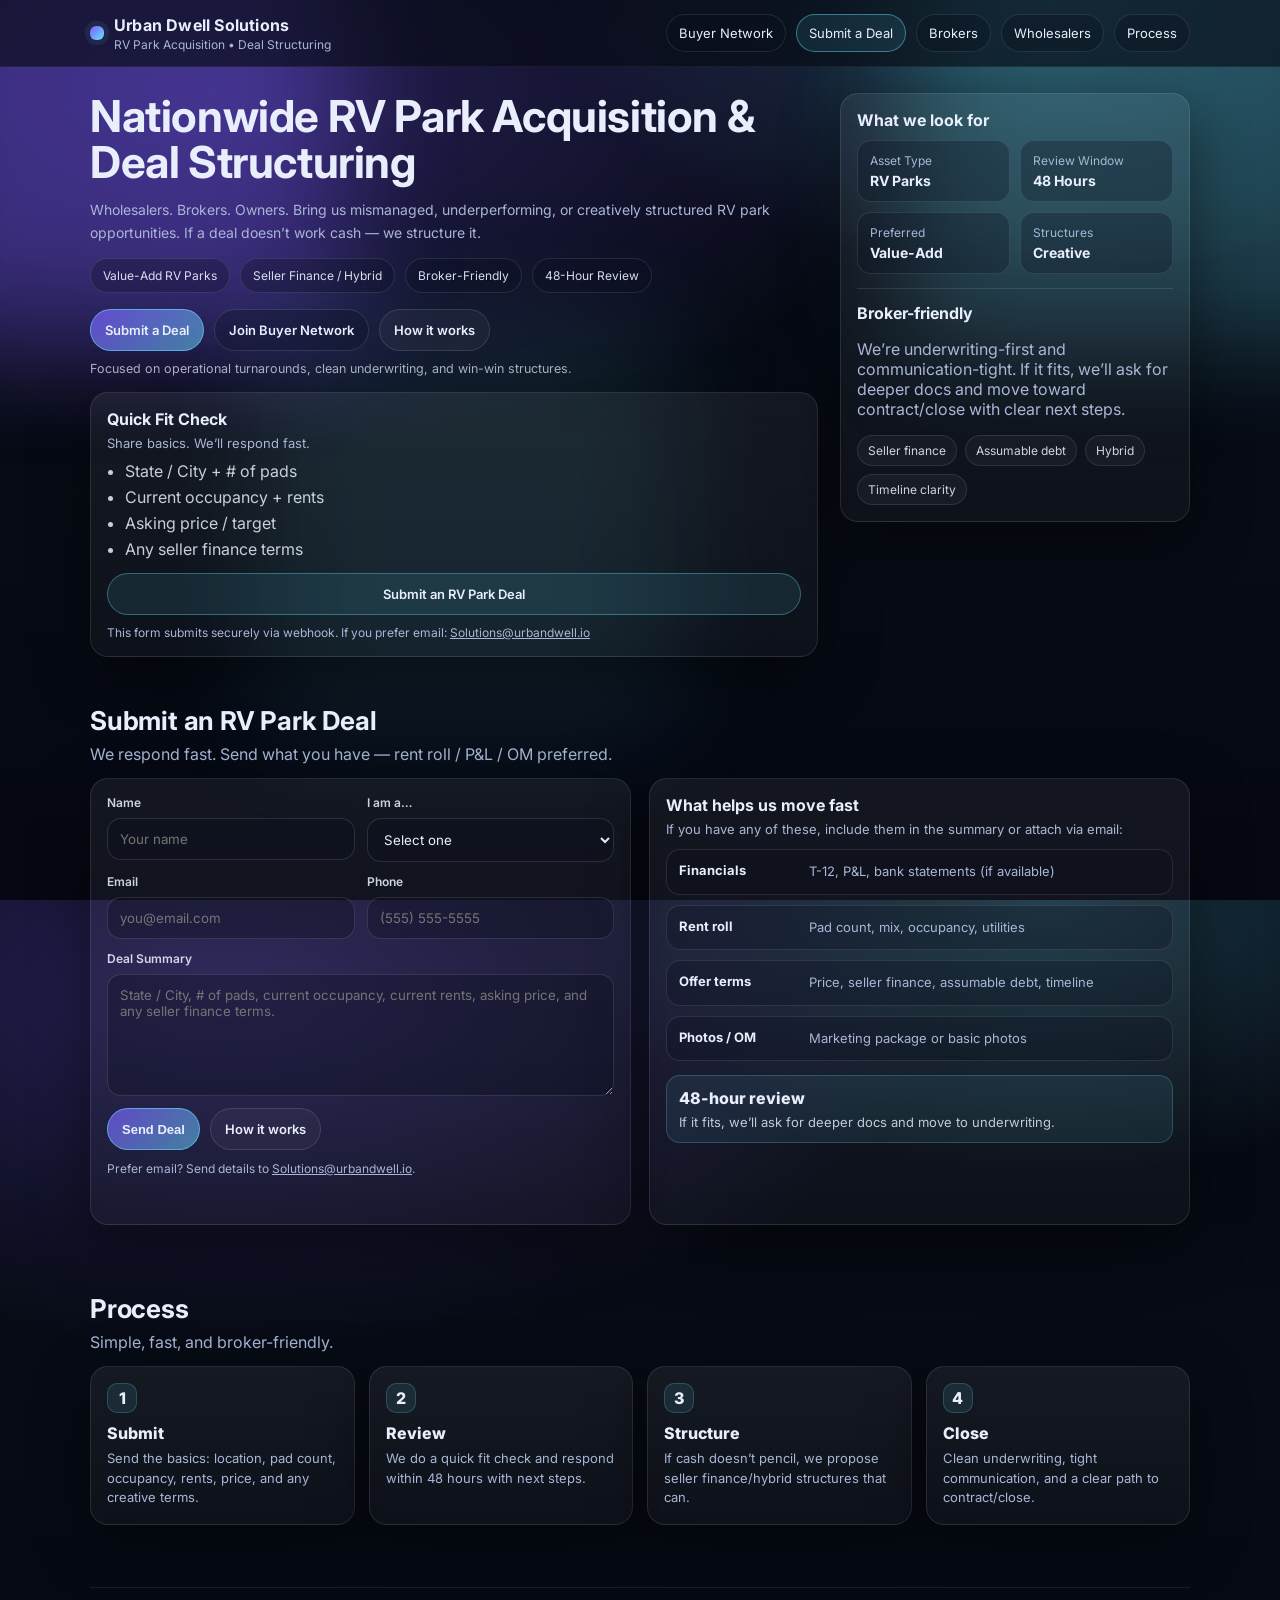
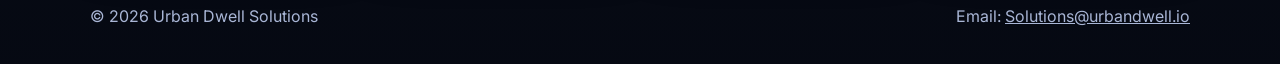
==== commit f8115b2d: "Update index.html" ====
--- a/index.html
+++ b/index.html
@@ -2,7 +2,7 @@
 <html lang="en">
 <head>
   <meta charset="utf-8" />
-  <meta name="viewport" content="width=device-width,initial-scale=1" />
+  <meta name="viewport" content="width=device-width, initial-scale=1" />
   <title>Urban Dwell Solutions | RV Park Acquisition & Deal Structuring</title>
   <meta name="description" content="Nationwide RV Park acquisition and deal structuring. Wholesalers. Brokers. Owners." />
 
@@ -10,14 +10,15 @@
   <link rel="preconnect" href="https://fonts.gstatic.com" crossorigin>
   <link href="https://fonts.googleapis.com/css2?family=Inter:wght@400;500;600;700&display=swap" rel="stylesheet">
 
+  <!-- IMPORTANT: no ./ here, just styles.css -->
   <link rel="stylesheet" href="styles.css" />
 </head>
 
 <body>
   <a class="skip" href="#main">Skip to content</a>
 
-  <!-- Top glow background -->
-  <div class="bg">
+  <!-- Background glows -->
+  <div class="bg" aria-hidden="true">
     <div class="bg__glow bg__glow--a"></div>
     <div class="bg__glow bg__glow--b"></div>
     <div class="bg__glow bg__glow--c"></div>
@@ -41,7 +42,7 @@
       </button>
 
       <nav class="nav" id="nav" aria-label="Primary">
-        <a class="pill" href="#buyers">Buyer Network</a>
+        <a class="pill" href="buyers.html">Buyer Network</a>
         <a class="pill pill--active" href="#deal">Submit a Deal</a>
         <a class="pill" href="#brokers">Brokers</a>
         <a class="pill" href="#wholesalers">Wholesalers</a>
@@ -71,7 +72,7 @@
 
             <div class="ctaRow">
               <a class="btn btn--primary" href="#deal">Submit a Deal</a>
-              <a class="btn btn--ghost" href="#buyers">Join Buyer Network</a>
+              <a class="btn btn--ghost" href="buyers.html">Join Buyer Network</a>
               <a class="btn btn--subtle" href="#process">How it works</a>
             </div>
 
@@ -92,13 +93,14 @@
               <div class="quickfit__action">
                 <a class="btn btn--wide" href="#deal">Submit an RV Park Deal</a>
                 <div class="quickfit__fine">
-                  This form submits securely via webhook. If you prefer email: <a href="mailto:Solutions@urbandwell.io">Solutions@urbandwell.io</a>
-                </div>
-              </div>
-            </div>
-          </div>
-
-          <!-- Right hero card -->
+                  This form submits securely via webhook. If you prefer email:
+                  <a href="mailto:Solutions@urbandwell.io">Solutions@urbandwell.io</a>
+                </div>
+              </div>
+            </div>
+          </div>
+
+          <!-- Right panel -->
           <div class="hero__panel">
             <div class="panel card">
               <div class="panel__headline">What we look for</div>
@@ -137,6 +139,7 @@
               </div>
             </div>
           </div>
+
         </div>
       </div>
     </section>
@@ -195,8 +198,7 @@
               </div>
 
               <div class="fine muted">
-                By submitting, you agree we may contact you about this deal. Prefer email? Send details to
-                <a href="mailto:Solutions@urbandwell.io">Solutions@urbandwell.io</a>.
+                Prefer email? Send details to <a href="mailto:Solutions@urbandwell.io">Solutions@urbandwell.io</a>.
               </div>
 
               <div class="status" id="status" aria-live="polite"></div>
@@ -269,35 +271,6 @@
       </div>
     </section>
 
-    <!-- Placeholder sections -->
-    <section class="section" id="buyers">
-      <div class="container">
-        <div class="card">
-          <div class="card__title">Buyer Network</div>
-          <div class="card__sub">This section can link to your dedicated Buyer Network page.</div>
-          <a class="btn btn--ghost" href="buyer-network.html">Go to Buyer Network</a>
-        </div>
-      </div>
-    </section>
-
-    <section class="section" id="brokers">
-      <div class="container">
-        <div class="card">
-          <div class="card__title">Brokers</div>
-          <div class="card__sub">Broker-friendly underwriting and quick feedback loops.</div>
-        </div>
-      </div>
-    </section>
-
-    <section class="section" id="wholesalers">
-      <div class="container">
-        <div class="card">
-          <div class="card__title">Wholesalers</div>
-          <div class="card__sub">Bring us opportunities — we’ll help structure what doesn’t pencil cash.</div>
-        </div>
-      </div>
-    </section>
-
     <footer class="footer">
       <div class="container footer__inner">
         <div class="muted">© <span id="year"></span> Urban Dwell Solutions</div>
--- a/styles.css
+++ b/styles.css
@@ -1,373 +1,383 @@
 :root{
-  --bg:#070c16;
-  --card:#0f1730;
-  --card2:#101a2d;
+  --bg:#070b14;
+  --panel:#0b1220;
+  --card:#0f1a2b;
+  --card2:#0b1627;
   --text:#e9eefc;
   --muted:#a9b6d6;
-  --line:rgba(255,255,255,0.10);
+  --line:rgba(255,255,255,.12);
   --accent:#66e3ff;
   --accent2:#7c5cff;
   --ok:#59ffa0;
   --danger:#ff6b6b;
-  --shadow:0 18px 60px rgba(0,0,0,0.45);
-  --r:18px;
+  --shadow: 0 18px 60px rgba(0,0,0,.45);
+  --radius:18px;
 }
 
 *{ box-sizing:border-box; }
 html,body{ height:100%; }
 body{
   margin:0;
-  font-family:system-ui,-apple-system,Segoe UI,Roboto,Arial,sans-serif;
+  font-family: Inter, system-ui, -apple-system, Segoe UI, Roboto, Arial, sans-serif;
+  background: radial-gradient(1200px 600px at 18% 10%, rgba(124,92,255,.28), transparent 60%),
+              radial-gradient(900px 500px at 82% 0%, rgba(102,227,255,.22), transparent 55%),
+              linear-gradient(180deg, #050812, #070b14 55%, #050812);
   color:var(--text);
-  background:
-    radial-gradient(1200px 700px at 15% 10%, rgba(124,92,255,0.30), transparent 60%),
-    radial-gradient(900px 600px at 85% 0%, rgba(102,227,255,0.22), transparent 55%),
-    radial-gradient(900px 500px at 60% 80%, rgba(102,227,255,0.10), transparent 55%),
-    var(--bg);
-}
-
-a{ color:inherit; text-decoration:none; }
-.wrap{ width:min(1160px, 92vw); margin:0 auto; padding:18px 0 56px; }
-
-/* Topbar */
-.topbar{
-  position:sticky; top:0; z-index:50;
+}
+
+a{ color:inherit; }
+.container{
+  width:min(1100px, calc(100% - 40px));
+  margin:0 auto;
+}
+
+.skip{
+  position:absolute;
+  left:-999px;
+  top:0;
+  background:#111;
+  color:#fff;
+  padding:10px 12px;
+  border-radius:10px;
+}
+.skip:focus{ left:14px; top:14px; z-index:9999; }
+
+.sr-only{
+  position:absolute;
+  width:1px;height:1px;
+  padding:0;margin:-1px;
+  overflow:hidden;clip:rect(0,0,0,0);
+  white-space:nowrap;border:0;
+}
+
+/* Background glows */
+.bg{ position:fixed; inset:0; pointer-events:none; z-index:-1; }
+.bg__glow{
+  position:absolute;
+  filter: blur(60px);
+  opacity:.65;
+}
+.bg__glow--a{ width:460px;height:460px; left:-120px; top:-120px; background:rgba(124,92,255,.55); }
+.bg__glow--b{ width:520px;height:520px; right:-140px; top:-180px; background:rgba(102,227,255,.38); }
+.bg__glow--c{ width:420px;height:420px; left:20%; top:35%; background:rgba(102,227,255,.14); }
+
+/* Header */
+.header{
+  position:sticky;
+  top:0;
+  z-index:50;
   backdrop-filter: blur(10px);
-  background: linear-gradient(180deg, rgba(7,12,22,0.80), rgba(7,12,22,0.55));
-  border-bottom:1px solid rgba(255,255,255,0.06);
-}
-.topbar__inner{
-  display:flex; align-items:center; justify-content:space-between;
-  padding:12px 0;
-}
-.brand{ display:flex; gap:10px; align-items:center; }
-.brand__mark{
-  width:34px; height:34px; border-radius:10px;
-  display:grid; place-items:center;
-  font-weight:900;
-  background: radial-gradient(circle at 30% 30%, rgba(102,227,255,0.95), rgba(124,92,255,0.75));
-  border:1px solid rgba(255,255,255,0.12);
-  box-shadow:0 10px 30px rgba(102,227,255,0.12);
-}
-.brand__name{ font-weight:800; font-size:14px; line-height:1.1; }
-.brand__sub{ font-size:12px; color:var(--muted); line-height:1.1; }
-
-.iconbtn{
+  background: rgba(7,11,20,.65);
+  border-bottom:1px solid rgba(255,255,255,.06);
+}
+.header__inner{
+  display:flex;
+  align-items:center;
+  justify-content:space-between;
+  padding:14px 0;
+  gap:14px;
+}
+
+.brand{ display:flex; align-items:center; gap:10px; min-width:200px; }
+.brand__dot{
+  width:14px;height:14px;border-radius:6px;
+  background: linear-gradient(135deg, var(--accent2), var(--accent));
+  box-shadow: 0 0 0 5px rgba(102,227,255,.08);
+}
+.brand__name{ font-weight:700; letter-spacing:.2px; }
+.brand__tag{ font-size:12px; color:var(--muted); margin-top:2px; }
+
+.nav{
+  display:flex;
+  flex-wrap:wrap;
+  gap:10px;
+  justify-content:flex-end;
+}
+.pill{
+  text-decoration:none;
+  padding:10px 12px;
+  border:1px solid rgba(255,255,255,.10);
+  border-radius:999px;
+  font-size:13px;
+  color:var(--text);
+  background: rgba(10,16,30,.35);
+}
+.pill:hover{ border-color: rgba(102,227,255,.32); }
+.pill--active{
+  border-color: rgba(102,227,255,.44);
+  background: rgba(102,227,255,.10);
+}
+
+/* Mobile menu button */
+.menuBtn{
   display:none;
-  height:40px; min-width:40px;
+  border:1px solid rgba(255,255,255,.12);
+  background: rgba(10,16,30,.35);
+  border-radius:12px;
+  padding:10px 10px;
+}
+.menuBtn__bar{
+  display:block;
+  width:18px;height:2px;
+  background: rgba(233,238,252,.9);
+  margin:4px 0;
+  border-radius:2px;
+}
+
+/* Cards & UI */
+.card{
+  background: linear-gradient(180deg, rgba(255,255,255,.06), rgba(255,255,255,.03));
+  border:1px solid rgba(255,255,255,.10);
+  border-radius: var(--radius);
+  box-shadow: var(--shadow);
+}
+.card__title{ font-weight:700; font-size:16px; }
+.card__sub{ color:var(--muted); margin-top:6px; font-size:13px; }
+
+.divider{
+  height:1px;
+  background: rgba(255,255,255,.10);
+  margin:14px 0;
+}
+
+.muted{ color:var(--muted); }
+
+/* Buttons */
+.btn{
+  display:inline-flex;
+  align-items:center;
+  justify-content:center;
+  gap:10px;
+  padding:12px 14px;
+  border-radius:999px;
+  border:1px solid rgba(255,255,255,.12);
+  text-decoration:none;
+  background: rgba(10,16,30,.35);
+  color:var(--text);
+  font-weight:600;
+  font-size:13px;
+}
+.btn:hover{ border-color: rgba(102,227,255,.30); }
+.btn--primary{
+  background: linear-gradient(135deg, rgba(124,92,255,.70), rgba(102,227,255,.50));
+  border-color: rgba(102,227,255,.55);
+}
+.btn--ghost{
+  background: rgba(10,16,30,.28);
+}
+.btn--subtle{
+  background: rgba(255,255,255,.04);
+}
+.btn--wide{
+  width:100%;
+  padding:12px 16px;
+  border-color: rgba(102,227,255,.35);
+  background: rgba(102,227,255,.10);
+}
+
+/* Hero */
+.hero{ padding: 26px 0 14px; }
+.hero__grid{
+  display:grid;
+  grid-template-columns: 1.35fr .65fr;
+  gap:22px;
+  align-items:start;
+}
+.hero h1{
+  margin:0;
+  font-size: clamp(30px, 4vw, 44px);
+  line-height:1.05;
+  letter-spacing:-.4px;
+}
+.lead{
+  color:var(--muted);
+  margin: 14px 0 14px;
+  font-size: 14px;
+  line-height:1.6;
+}
+
+.chips{ display:flex; flex-wrap:wrap; gap:10px; margin: 10px 0 16px; }
+.chip{
+  border:1px solid rgba(255,255,255,.10);
+  background: rgba(10,16,30,.30);
+  padding:9px 12px;
+  border-radius:999px;
+  font-size:12px;
+  color: rgba(233,238,252,.92);
+}
+.ctaRow{ display:flex; flex-wrap:wrap; gap:10px; margin: 10px 0 10px; }
+.subnote{ color: rgba(233,238,252,.70); font-size:12.5px; margin-top: 4px; }
+
+.quickfit{ margin-top:16px; padding:16px; }
+.bullets{
+  margin:10px 0 0;
+  padding-left: 18px;
+  color: rgba(233,238,252,.85);
+}
+.bullets li{ margin: 6px 0; }
+.quickfit__action{ margin-top: 14px; }
+.quickfit__fine{
+  margin-top:10px;
+  font-size:12px;
+  color: var(--muted);
+}
+
+/* Right panel */
+.panel{ padding:16px; }
+.panel__headline{ font-weight:700; margin-bottom:10px; }
+.panel__grid{
+  display:grid;
+  grid-template-columns: 1fr 1fr;
+  gap:10px;
+}
+.kpi{
+  padding:12px;
   border-radius:14px;
-  border:1px solid rgba(255,255,255,0.14);
-  background: rgba(255,255,255,0.06);
-  color:var(--text);
+  border:1px solid rgba(255,255,255,.10);
+  background: rgba(10,16,30,.30);
+}
+.kpi__label{ font-size:12px; color:var(--muted); }
+.kpi__value{ font-size:14px; font-weight:700; margin-top:4px; }
+.badgeRow{ display:flex; flex-wrap:wrap; gap:8px; margin-top:10px; }
+.badge{
+  font-size:12px;
+  color: rgba(233,238,252,.88);
+  border:1px solid rgba(255,255,255,.10);
+  background: rgba(255,255,255,.04);
+  padding:7px 10px;
+  border-radius:999px;
+}
+
+/* Sections */
+.section{ padding: 34px 0; }
+.section__head{ margin-bottom:14px; }
+.section__head h2{ margin:0; font-size: 26px; letter-spacing:-.2px; }
+.section__head p{ margin:8px 0 0; }
+
+.grid2{
+  display:grid;
+  grid-template-columns: 1fr 1fr;
+  gap:18px;
+}
+
+/* Form */
+.formCard{ padding:16px; }
+.formGrid{
+  display:grid;
+  grid-template-columns: 1fr 1fr;
+  gap:12px;
+}
+.field{ display:flex; flex-direction:column; gap:8px; }
+.field--full{ grid-column: 1 / -1; }
+
+label{ font-size:12px; color: rgba(233,238,252,.88); font-weight:600; }
+input, select, textarea{
+  width:100%;
+  color: var(--text);
+  background: rgba(10,16,30,.35);
+  border:1px solid rgba(255,255,255,.12);
+  border-radius:14px;
+  padding:12px 12px;
+  outline:none;
+  font-family: inherit;
+}
+textarea{ resize: vertical; min-height: 120px; }
+input:focus, select:focus, textarea:focus{
+  border-color: rgba(102,227,255,.42);
+  box-shadow: 0 0 0 4px rgba(102,227,255,.10);
+}
+
+.formActions{
+  display:flex;
+  gap:10px;
+  margin-top:12px;
+  flex-wrap:wrap;
+}
+.fine{ margin-top:10px; font-size:12px; line-height:1.5; }
+.status{
+  margin-top:12px;
+  font-size:13px;
+  min-height: 18px;
+}
+
+/* Info card */
+.infoCard{ padding:16px; }
+.infoList{ margin-top: 12px; display:flex; flex-direction:column; gap:10px; }
+.infoItem{
+  border:1px solid rgba(255,255,255,.10);
+  background: rgba(10,16,30,.30);
+  border-radius:14px;
+  padding:12px;
+  display:grid;
+  grid-template-columns: 120px 1fr;
+  gap:10px;
+}
+.infoItem__k{ font-weight:700; font-size:13px; }
+.infoItem__v{ color: var(--muted); font-size:13px; line-height:1.5; }
+
+.callout{
+  margin-top: 14px;
+  border-radius:14px;
+  padding:12px;
+  border:1px solid rgba(102,227,255,.22);
+  background: rgba(102,227,255,.08);
+}
+.callout__k{ font-weight:800; }
+.callout__v{ margin-top:6px; color: rgba(233,238,252,.82); font-size:13px; }
+
+/* Steps */
+.steps{
+  display:grid;
+  grid-template-columns: repeat(4, 1fr);
+  gap:14px;
+}
+.step{ padding:16px; }
+.step__n{
+  width:30px;height:30px;
+  border-radius:10px;
+  display:flex;align-items:center;justify-content:center;
+  background: rgba(102,227,255,.10);
+  border:1px solid rgba(102,227,255,.20);
   font-weight:800;
-  cursor:pointer;
-}
-.iconbtn:hover{ background: rgba(255,255,255,0.08); }
-
-.nav{ display:flex; gap:10px; align-items:center; }
-.nav__link{
-  padding:10px 12px;
-  border-radius:14px;
-  border:1px solid transparent;
-  color:var(--muted);
-  font-weight:700;
-  font-size:13px;
-}
-.nav__link:hover{ color:var(--text); background: rgba(255,255,255,0.06); border-color: rgba(255,255,255,0.10); }
-.nav__link.is-active{ color:var(--text); border-color: rgba(102,227,255,0.28); background: rgba(102,227,255,0.08); }
-.nav__cta{ margin-left:4px; }
-
-@media (max-width: 860px){
-  .iconbtn{ display:inline-flex; align-items:center; justify-content:center; }
+}
+.step__t{ margin-top:10px; font-weight:800; }
+.step__d{ margin-top:6px; color: var(--muted); font-size:13px; line-height:1.5; }
+
+/* Footer */
+.footer{ padding: 28px 0 38px; }
+.footer__inner{
+  display:flex;
+  justify-content:space-between;
+  gap:14px;
+  flex-wrap:wrap;
+  border-top:1px solid rgba(255,255,255,.08);
+  padding-top:18px;
+}
+
+/* Responsive */
+@media (max-width: 940px){
+  .hero__grid{ grid-template-columns: 1fr; }
+  .panel__grid{ grid-template-columns: 1fr 1fr; }
+  .grid2{ grid-template-columns: 1fr; }
+  .steps{ grid-template-columns: 1fr 1fr; }
+}
+@media (max-width: 720px){
+  .menuBtn{ display:inline-flex; }
   .nav{
     position:absolute;
-    right:4vw;
+    right:20px;
     top:64px;
-    width:min(360px, 92vw);
     flex-direction:column;
-    align-items:stretch;
     padding:12px;
+    width:min(260px, calc(100% - 40px));
+    background: rgba(7,11,20,.92);
+    border:1px solid rgba(255,255,255,.10);
     border-radius:18px;
-    border:1px solid rgba(255,255,255,0.10);
-    background: rgba(10,14,26,0.92);
     box-shadow: var(--shadow);
     display:none;
   }
   .nav.nav--open{ display:flex; }
-}
-
-/* Typography */
-.h1{ font-size:48px; line-height:1.05; letter-spacing:-0.02em; margin:12px 0 10px; }
-.h2{ font-size:18px; margin:0 0 10px; font-weight:900; }
-.h3{ font-size:16px; margin:0 0 6px; font-weight:900; }
-.lead{ font-size:14px; line-height:1.7; color:var(--muted); max-width:62ch; margin:0; }
-.muted{ color:var(--muted); margin:0; line-height:1.6; font-size:13.5px; }
-.req{ color: var(--accent); font-weight:900; }
-
-@media (max-width: 520px){
-  .h1{ font-size:38px; }
-}
-
-/* Components */
-.pill{
-  display:inline-flex; align-items:center; gap:10px;
-  padding:9px 12px;
-  border-radius:999px;
-  border:1px solid rgba(255,255,255,0.12);
-  background: rgba(255,255,255,0.06);
-  color:var(--muted);
-  font-size:12px;
-}
-.pill__dot{
-  width:8px; height:8px; border-radius:50%;
-  background: var(--ok);
-  box-shadow:0 0 0 3px rgba(89,255,160,0.15);
-}
-
-.btn{
-  height:42px;
-  padding:0 14px;
-  border-radius:14px;
-  border:1px solid rgba(255,255,255,0.14);
-  background: rgba(255,255,255,0.06);
-  color:var(--text);
-  font-weight:850;
-  font-size:13px;
-  cursor:pointer;
-  display:inline-flex;
-  align-items:center;
-  justify-content:center;
-  transition: transform .12s ease, background .12s ease, border-color .12s ease;
-  user-select:none;
-}
-.btn:hover{ transform: translateY(-1px); background: rgba(255,255,255,0.08); border-color: rgba(255,255,255,0.18); }
-.btn:disabled{ opacity:.55; cursor:not-allowed; transform:none; }
-
-.btn--primary{
-  background: linear-gradient(90deg, rgba(102,227,255,0.28), rgba(124,92,255,0.22));
-  border-color: rgba(102,227,255,0.35);
-  box-shadow: 0 10px 28px rgba(102,227,255,0.10);
-}
-.btn--ghost{ background: rgba(255,255,255,0.04); }
-
-.btnlink{
-  padding:0;
-  border:none;
-  background:transparent;
-  cursor:pointer;
-  color:var(--muted);
-  font:inherit;
-}
-.btnlink:hover{ color:var(--text); }
-
-/* Layout blocks */
-.hero{
-  display:grid;
-  grid-template-columns: 1.1fr 0.9fr;
-  gap:18px;
-  margin-top:18px;
-  align-items:start;
-}
-@media (max-width: 980px){
-  .hero{ grid-template-columns:1fr; }
-}
-.hero__actions{ display:flex; gap:10px; flex-wrap:wrap; margin-top:14px; }
-.hero__right{ display:flex; }
-
-.card{
-  border:1px solid var(--line);
-  border-radius: var(--r);
-  background: linear-gradient(180deg, rgba(16,26,45,0.82), rgba(12,18,32,0.70));
-  box-shadow: var(--shadow);
-  padding:18px;
-}
-.card--glow{
-  border-color: rgba(102,227,255,0.18);
-  box-shadow: 0 18px 60px rgba(0,0,0,0.45), 0 0 0 1px rgba(102,227,255,0.08) inset;
-}
-
-.trust{
-  margin-top:18px;
-  display:grid;
-  grid-template-columns: repeat(3, 1fr);
-  gap:10px;
-}
-@media (max-width: 680px){
-  .trust{ grid-template-columns:1fr; }
-}
-.trust__item{
-  border:1px solid rgba(255,255,255,0.10);
-  border-radius:16px;
-  padding:12px;
-  background: rgba(255,255,255,0.05);
-}
-.trust__label{ color:var(--muted); font-size:12px; margin-bottom:4px; }
-.trust__value{ font-weight:850; font-size:13px; }
-
-.steps{ display:flex; flex-direction:column; gap:12px; margin-top:8px; }
-.step{ display:flex; gap:12px; align-items:flex-start; }
-.step__num{
-  width:28px; height:28px; border-radius:10px;
-  display:grid; place-items:center;
-  font-weight:900;
-  border:1px solid rgba(255,255,255,0.12);
-  background: rgba(255,255,255,0.06);
-}
-.step__title{ font-weight:900; font-size:13.5px; }
-.step__text{ color:var(--muted); font-size:12.5px; line-height:1.5; margin-top:2px; }
-
-.note{
-  margin-top:14px;
-  border-radius:16px;
-  border:1px solid rgba(255,255,255,0.10);
-  background: rgba(255,255,255,0.05);
-  padding:12px;
-}
-.note__title{ font-weight:900; font-size:12.5px; margin-bottom:4px; }
-.note__text{ color:var(--muted); font-size:12.5px; line-height:1.5; }
-
-.grid3{
-  margin-top:18px;
-  display:grid;
-  grid-template-columns: repeat(3, 1fr);
-  gap:12px;
-}
-@media (max-width: 920px){
-  .grid3{ grid-template-columns:1fr; }
-}
-
-.pagehead{ margin-top:18px; }
-.twoCol{
-  margin-top:18px;
-  display:grid;
-  grid-template-columns: 0.95fr 1.05fr;
-  gap:14px;
-}
-@media (max-width: 980px){
-  .twoCol{ grid-template-columns:1fr; }
-}
-
-.list{ display:flex; flex-direction:column; gap:12px; margin-top:10px; }
-.list__item{
-  border:1px solid rgba(255,255,255,0.10);
-  border-radius:16px;
-  padding:12px;
-  background: rgba(255,255,255,0.05);
-}
-.list__title{ font-weight:900; font-size:13px; margin-bottom:4px; }
-.list__text{ color:var(--muted); font-size:12.5px; line-height:1.5; }
-
-/* Forms */
-.form{ margin-top:10px; }
-.form__grid{
-  display:grid;
-  grid-template-columns: 1fr 1fr;
-  gap:12px;
-}
-@media (max-width: 560px){
-  .form__grid{ grid-template-columns:1fr; }
-}
-.span2{ grid-column: 1 / -1; }
-
-.label{ display:block; font-size:12px; color:var(--muted); margin:0 0 6px; }
-.input{
-  width:100%;
-  border-radius:14px;
-  border:1px solid rgba(255,255,255,0.12);
-  background: rgba(0,0,0,0.18);
-  color:var(--text);
-  padding:11px 12px;
-  outline:none;
-  font-size:13px;
-  transition: border-color .12s ease, background .12s ease;
-}
-.input:focus{
-  border-color: rgba(102,227,255,0.45);
-  background: rgba(0,0,0,0.25);
-}
-textarea.input{ min-height:96px; resize:vertical; }
-
-.form__actions{
-  display:flex;
-  gap:10px;
-  flex-wrap:wrap;
-  margin-top:12px;
-}
-
-.status{
-  margin-top:10px;
-  border-radius:14px;
-  padding:10px 12px;
-  border:1px solid rgba(255,255,255,0.12);
-  background: rgba(255,255,255,0.05);
-  color:var(--muted);
-  font-size:12.5px;
-  display:none;
-}
-.status.is-ok{
-  display:block;
-  border-color: rgba(89,255,160,0.30);
-  background: rgba(89,255,160,0.08);
-  color:#d7ffe9;
-}
-.status.is-err{
-  display:block;
-  border-color: rgba(255,107,107,0.35);
-  background: rgba(255,107,107,0.08);
-  color:#ffe3e3;
-}
-.fineprint{
-  margin-top:10px;
-  color:var(--muted);
-  font-size:11.5px;
-  line-height:1.5;
-}
-
-/* Footer */
-.footer{
-  margin-top:22px;
-  border-top:1px solid rgba(255,255,255,0.08);
-  padding-top:16px;
-  display:flex;
-  justify-content:space-between;
-  gap:12px;
-  flex-wrap:wrap;
-}
-.footer__brand{ font-weight:900; }
-.footer__muted{ color:var(--muted); font-size:12.5px; margin-top:2px; }
-.footer__right{ display:flex; gap:14px; align-items:center; }
-.footer__link{ color:var(--muted); font-weight:800; font-size:13px; }
-.footer__link:hover{ color:var(--text); }
-
-/* Modal */
-.modal{
-  position:fixed;
-  inset:0;
-  display:none;
-  z-index:80;
-}
-.modal.is-open{ display:block; }
-.modal__overlay{
-  position:absolute;
-  inset:0;
-  background: rgba(0,0,0,0.55);
-}
-.modal__panel{
-  position:relative;
-  width:min(720px, 92vw);
-  margin: 8vh auto;
-  border-radius: 18px;
-  border:1px solid rgba(255,255,255,0.12);
-  background: rgba(10,14,26,0.95);
-  box-shadow: var(--shadow);
-  padding:16px;
-}
-.modal__head{
-  display:flex;
-  justify-content:space-between;
-  align-items:flex-start;
-  gap:12px;
-  margin-bottom:8px;
-}
-.modal__title{ font-weight:950; font-size:16px; }
-.modal__sub{ color:var(--muted); font-size:12.5px; margin-top:4px; line-height:1.4; }
+  .formGrid{ grid-template-columns: 1fr; }
+  .infoItem{ grid-template-columns: 1fr; }
+  .steps{ grid-template-columns: 1fr; }
+}
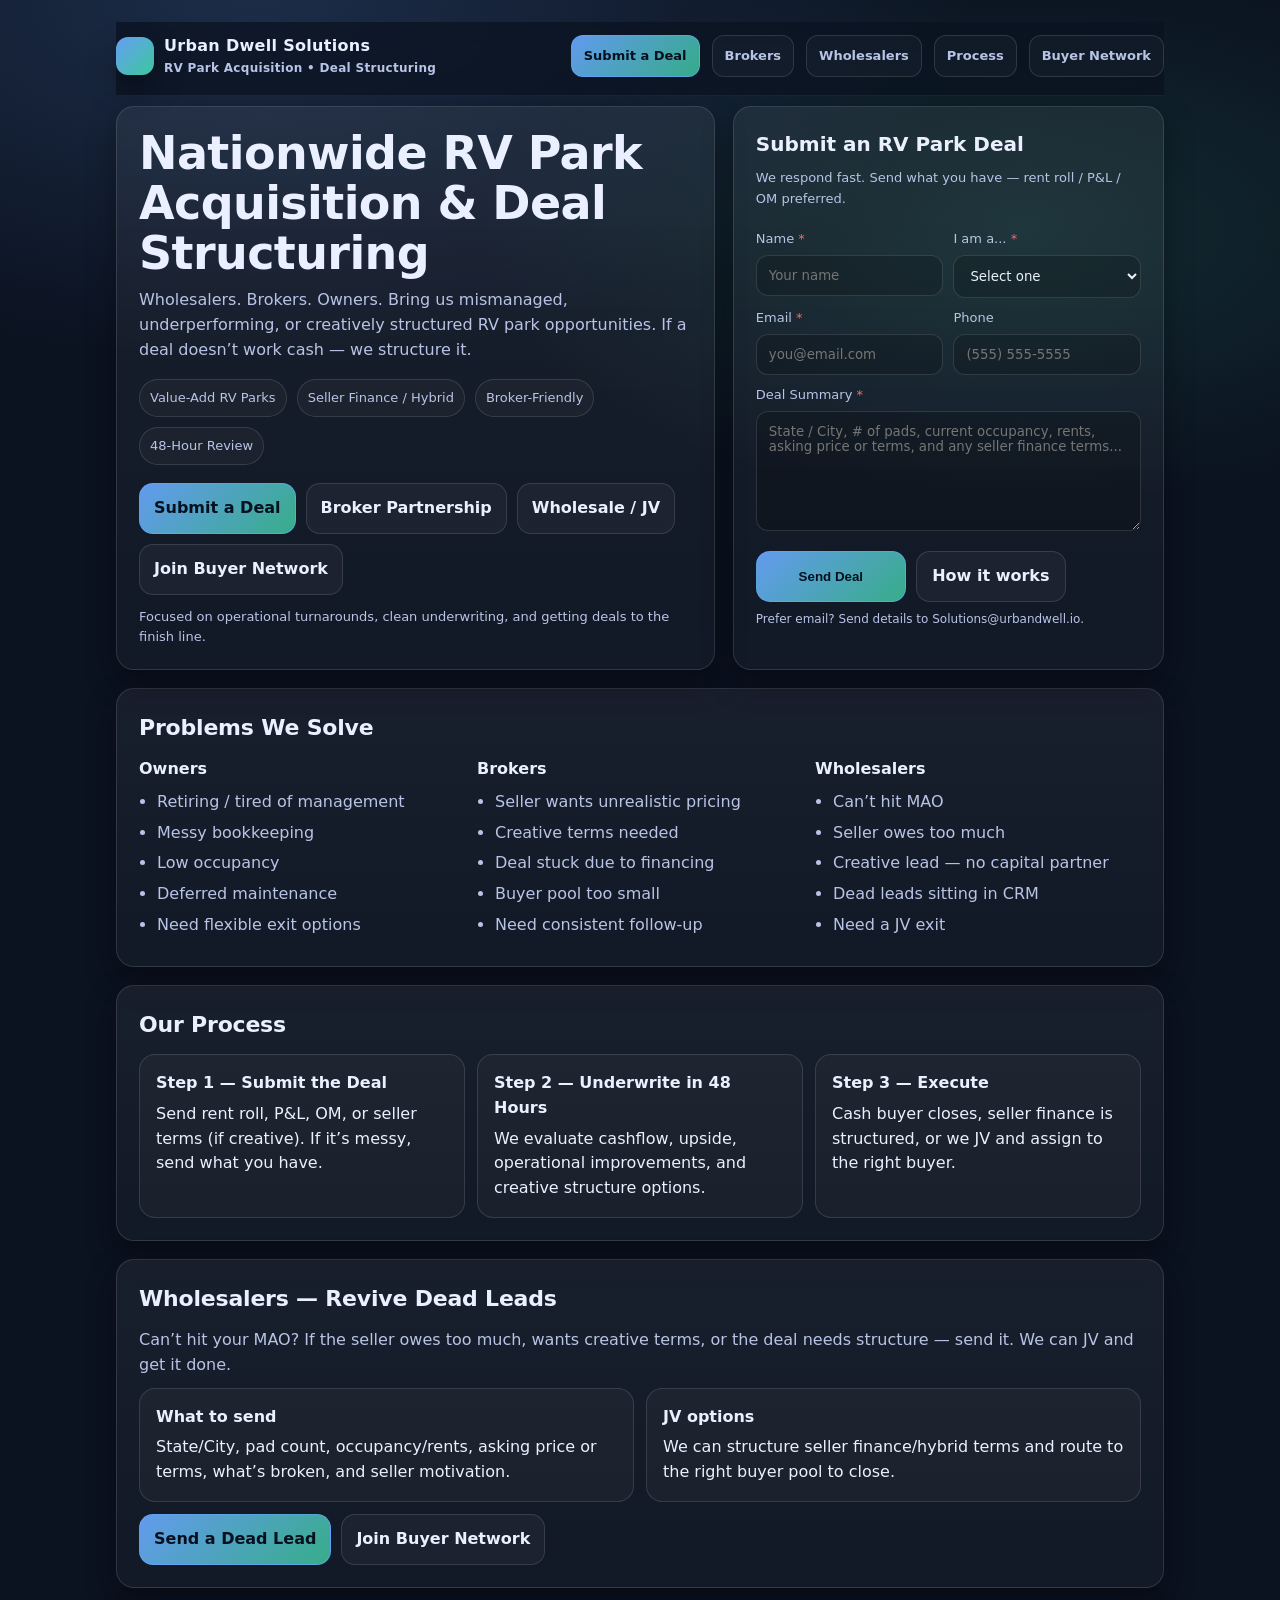
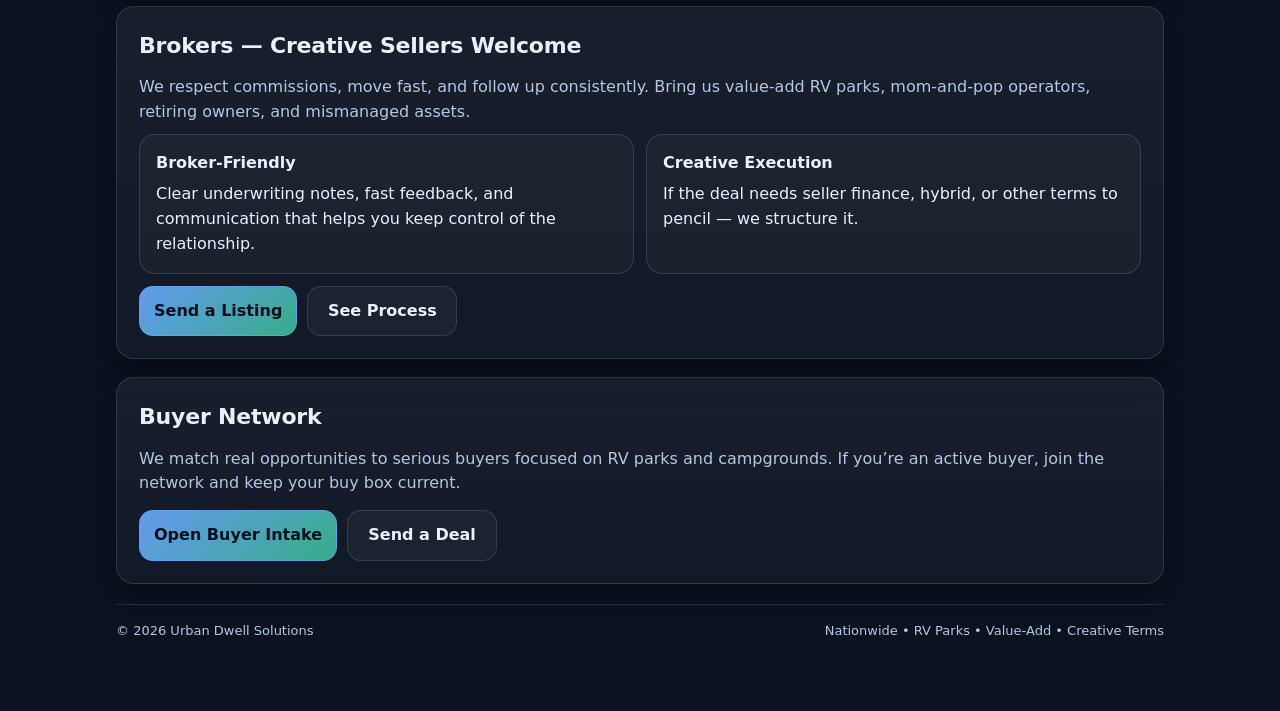
==== commit a466f02a: "Update index.html" ====
--- a/index.html
+++ b/index.html
@@ -1,284 +1,523 @@
-<!doctype html>
+<!DOCTYPE html>
 <html lang="en">
 <head>
-  <meta charset="utf-8" />
-  <meta name="viewport" content="width=device-width, initial-scale=1" />
-  <title>Urban Dwell Solutions | RV Park Acquisition & Deal Structuring</title>
-  <meta name="description" content="Nationwide RV Park acquisition and deal structuring. Wholesalers. Brokers. Owners." />
-
-  <link rel="preconnect" href="https://fonts.googleapis.com">
-  <link rel="preconnect" href="https://fonts.gstatic.com" crossorigin>
-  <link href="https://fonts.googleapis.com/css2?family=Inter:wght@400;500;600;700&display=swap" rel="stylesheet">
-
-  <!-- IMPORTANT: no ./ here, just styles.css -->
-  <link rel="stylesheet" href="styles.css" />
+  <meta charset="UTF-8" />
+  <meta name="viewport" content="width=device-width, initial-scale=1.0" />
+  <title>Urban Dwell Solutions | RV Park Acquisition</title>
+  <meta name="description" content="Nationwide RV park acquisition and deal structuring. Wholesalers, brokers, and owners: bring us mismanaged or value-add RV park opportunities." />
+
+  <style>
+    :root{
+      --bg:#0b1220;
+      --panel:#0f1a33;
+      --text:#eaf0ff;
+      --muted:#b8c4e6;
+      --line: rgba(255,255,255,.12);
+      --accent:#6aa6ff;
+      --accent2:#46e6b0;
+      --shadow: 0 12px 30px rgba(0,0,0,.35);
+      --radius: 18px;
+      --max: 1080px;
+      --ok:#59ffa0;
+      --danger:#ff6b6b;
+    }
+    *{box-sizing:border-box}
+    html{scroll-behavior:smooth;}
+    body{
+      margin:0;
+      font-family: system-ui, -apple-system, Segoe UI, Roboto, Arial, sans-serif;
+      background: radial-gradient(1200px 600px at 20% 0%, rgba(106,166,255,.18), transparent 60%),
+                  radial-gradient(1000px 500px at 80% 10%, rgba(70,230,176,.12), transparent 55%),
+                  var(--bg);
+      color:var(--text);
+      line-height:1.55;
+    }
+    a{color:inherit; text-decoration:none}
+    .wrap{max-width:var(--max); margin:0 auto; padding: 22px 16px 70px;}
+    header{
+      display:flex; align-items:center; justify-content:space-between;
+      gap:14px; padding: 12px 0 18px;
+      position: sticky; top:0;
+      backdrop-filter: blur(10px);
+      background: rgba(11,18,32,.72);
+      border-bottom: 1px solid rgba(255,255,255,.06);
+      z-index: 50;
+    }
+    .brand{
+      display:flex; align-items:center; gap:10px;
+      font-weight:800; letter-spacing:.3px;
+    }
+    .logo{
+      width:38px; height:38px; border-radius:12px;
+      background: linear-gradient(135deg, rgba(106,166,255,.95), rgba(70,230,176,.85));
+      box-shadow: var(--shadow);
+      flex: 0 0 auto;
+    }
+    .nav{display:flex; gap:12px; flex-wrap:wrap; justify-content:flex-end}
+    .nav a{
+      padding:10px 12px;
+      border:1px solid var(--line);
+      border-radius: 12px;
+      color:var(--muted);
+      background: rgba(255,255,255,.03);
+      font-size: 13px;
+      font-weight: 650;
+    }
+    .nav a:hover{border-color: rgba(106,166,255,.5); color: var(--text)}
+    .nav a.primary{
+      border-color: rgba(106,166,255,.6);
+      background: linear-gradient(135deg, rgba(106,166,255,.92), rgba(70,230,176,.72));
+      color:#07101f;
+    }
+
+    .hero{
+      display:grid;
+      grid-template-columns: 1.25fr .9fr;
+      gap:18px;
+      align-items:stretch;
+      margin-top: 10px;
+    }
+    .card{
+      background: linear-gradient(180deg, rgba(255,255,255,.06), rgba(255,255,255,.03));
+      border: 1px solid var(--line);
+      border-radius: var(--radius);
+      box-shadow: var(--shadow);
+      padding: 22px;
+    }
+    .hero h1{
+      margin:0 0 10px;
+      font-size: clamp(28px, 4.2vw, 46px);
+      line-height:1.08;
+      letter-spacing: -.6px;
+    }
+    .hero p{
+      margin:0 0 16px;
+      color:var(--muted);
+      font-size: 16px;
+      max-width: 62ch;
+    }
+    .pillrow{display:flex; flex-wrap:wrap; gap:10px; margin: 12px 0 18px;}
+    .pill{
+      padding:8px 10px;
+      border:1px solid var(--line);
+      border-radius: 999px;
+      color: var(--muted);
+      background: rgba(255,255,255,.03);
+      font-size: 13px;
+    }
+    .btnrow{display:flex; gap:10px; flex-wrap:wrap; margin-top: 14px;}
+    .btn{
+      display:inline-flex; align-items:center; justify-content:center;
+      padding: 12px 14px;
+      border-radius: 14px;
+      border:1px solid var(--line);
+      background: rgba(255,255,255,.04);
+      color: var(--text);
+      font-weight: 750;
+      min-width: 150px;
+      cursor:pointer;
+      transition: transform .12s ease;
+    }
+    .btn.primary{
+      border-color: rgba(106,166,255,.6);
+      background: linear-gradient(135deg, rgba(106,166,255,.92), rgba(70,230,176,.72));
+      color:#07101f;
+    }
+    .btn:hover{transform: translateY(-1px)}
+    .fine{
+      margin-top: 12px;
+      color: var(--muted);
+      font-size: 13px;
+    }
+
+    form label{display:block; font-size:13px; color:var(--muted); margin: 10px 0 6px;}
+    input, textarea, select{
+      width:100%;
+      padding: 12px 12px;
+      border-radius: 12px;
+      border: 1px solid var(--line);
+      background: rgba(0,0,0,.18);
+      color: var(--text);
+      outline:none;
+      font-family: inherit;
+    }
+    textarea{min-height: 120px; resize: vertical;}
+    input:focus, textarea:focus, select:focus{border-color: rgba(106,166,255,.65)}
+    .formgrid{display:grid; grid-template-columns: 1fr 1fr; gap:10px;}
+    .formactions{margin-top: 12px; display:flex; gap:10px; flex-wrap:wrap;}
+    .note{
+      margin-top: 8px;
+      font-size: 12px;
+      color: var(--muted);
+    }
+
+    .status{
+      margin-top: 10px;
+      padding: 10px 12px;
+      border-radius: 14px;
+      border: 1px solid var(--line);
+      background: rgba(255,255,255,.03);
+      color: var(--muted);
+      display: none;
+      font-size: 13px;
+    }
+    .status.ok{ border-color: rgba(70,230,176,.35); color: var(--ok); }
+    .status.err{ border-color: rgba(255,107,107,.35); color: var(--danger); }
+
+    .section{margin-top: 18px; scroll-margin-top: 90px;}
+    .section h2{
+      margin: 0 0 12px;
+      font-size: 22px;
+      letter-spacing: -.2px;
+    }
+    .grid3{
+      display:grid;
+      grid-template-columns: repeat(3, 1fr);
+      gap: 12px;
+    }
+    .grid2{
+      display:grid;
+      grid-template-columns: repeat(2, 1fr);
+      gap: 12px;
+    }
+    .mini h3{margin: 0 0 8px; font-size: 16px;}
+    .mini ul{margin:0; padding-left: 18px; color: var(--muted)}
+    .mini li{margin: 6px 0}
+    .step{
+      padding: 16px;
+      border-radius: 16px;
+      border: 1px solid var(--line);
+      background: rgba(255,255,255,.03);
+    }
+    .step b{display:block; margin-bottom:6px;}
+
+    footer{
+      margin-top: 20px;
+      padding-top: 16px;
+      border-top: 1px solid var(--line);
+      color: var(--muted);
+      font-size: 13px;
+      display:flex; justify-content:space-between; gap:10px; flex-wrap:wrap;
+    }
+
+    @media (max-width: 900px){
+      header{position: static; backdrop-filter: none;}
+      .hero{grid-template-columns: 1fr;}
+      .grid3{grid-template-columns: 1fr;}
+      .grid2{grid-template-columns: 1fr;}
+      .formgrid{grid-template-columns: 1fr;}
+      .nav{justify-content:flex-start}
+      .btn{min-width: 0;}
+    }
+  </style>
 </head>
 
 <body>
-  <a class="skip" href="#main">Skip to content</a>
-
-  <!-- Background glows -->
-  <div class="bg" aria-hidden="true">
-    <div class="bg__glow bg__glow--a"></div>
-    <div class="bg__glow bg__glow--b"></div>
-    <div class="bg__glow bg__glow--c"></div>
+  <div class="wrap">
+    <header>
+      <div class="brand">
+        <div class="logo" aria-hidden="true"></div>
+        <div>
+          <div style="font-size:16px;">Urban Dwell Solutions</div>
+          <div style="font-size:12px; color: var(--muted);">RV Park Acquisition • Deal Structuring</div>
+        </div>
+      </div>
+
+      <nav class="nav" aria-label="Primary">
+        <a class="primary" href="#submit">Submit a Deal</a>
+        <a href="#brokers">Brokers</a>
+        <a href="#wholesalers">Wholesalers</a>
+        <a href="#process">Process</a>
+        <a href="#buyers">Buyer Network</a>
+      </nav>
+    </header>
+
+    <main>
+      <section class="hero" id="top">
+        <div class="card">
+          <h1>Nationwide RV Park Acquisition &amp; Deal Structuring</h1>
+          <p>
+            Wholesalers. Brokers. Owners. Bring us mismanaged, underperforming, or creatively structured
+            RV park opportunities. If a deal doesn’t work cash — we structure it.
+          </p>
+
+          <div class="pillrow">
+            <div class="pill">Value-Add RV Parks</div>
+            <div class="pill">Seller Finance / Hybrid</div>
+            <div class="pill">Broker-Friendly</div>
+            <div class="pill">48-Hour Review</div>
+          </div>
+
+          <div class="btnrow">
+            <a class="btn primary" href="#submit">Submit a Deal</a>
+            <a class="btn" href="#brokers">Broker Partnership</a>
+            <a class="btn" href="#wholesalers">Wholesale / JV</a>
+            <a class="btn" href="#buyers">Join Buyer Network</a>
+          </div>
+
+          <div class="fine">
+            Focused on operational turnarounds, clean underwriting, and getting deals to the finish line.
+          </div>
+        </div>
+
+        <div class="card" id="submit">
+          <h2 style="margin:0 0 8px; font-size:20px;">Submit an RV Park Deal</h2>
+          <div style="color:var(--muted); font-size:13px; margin-bottom:10px;">
+            We respond fast. Send what you have — rent roll / P&amp;L / OM preferred.
+          </div>
+
+          <!-- CONNECTED FORM -->
+          <form id="dealForm" novalidate>
+            <div class="formgrid">
+              <div>
+                <label for="name">Name <span style="color:var(--danger)">*</span></label>
+                <input id="name" name="name" placeholder="Your name" required />
+              </div>
+              <div>
+                <label for="role">I am a... <span style="color:var(--danger)">*</span></label>
+                <select id="role" name="role" required>
+                  <option value="" selected disabled>Select one</option>
+                  <option>Wholesaler</option>
+                  <option>Broker</option>
+                  <option>Owner</option>
+                  <option>Investor</option>
+                  <option>Other</option>
+                </select>
+              </div>
+            </div>
+
+            <div class="formgrid">
+              <div>
+                <label for="email">Email <span style="color:var(--danger)">*</span></label>
+                <input id="email" name="email" type="email" placeholder="you@email.com" required />
+              </div>
+              <div>
+                <label for="phone">Phone</label>
+                <input id="phone" name="phone" placeholder="(555) 555-5555" />
+              </div>
+            </div>
+
+            <label for="summary">Deal Summary <span style="color:var(--danger)">*</span></label>
+            <textarea id="summary" name="summary" placeholder="State / City, # of pads, current occupancy, rents, asking price or terms, and any seller finance terms..." required></textarea>
+
+            <div class="formactions">
+              <button class="btn primary" id="submitBtn" type="submit">Send Deal</button>
+              <a class="btn" href="#process">How it works</a>
+            </div>
+
+            <div class="status" id="dealStatus" aria-live="polite"></div>
+
+            <div class="note">
+              Prefer email? Send details to <a href="mailto:Solutions@urbandwell.io">Solutions@urbandwell.io</a>.
+            </div>
+          </form>
+        </div>
+      </section>
+
+      <section class="section">
+        <div class="card">
+          <h2>Problems We Solve</h2>
+          <div class="grid3">
+            <div class="mini">
+              <h3>Owners</h3>
+              <ul>
+                <li>Retiring / tired of management</li>
+                <li>Messy bookkeeping</li>
+                <li>Low occupancy</li>
+                <li>Deferred maintenance</li>
+                <li>Need flexible exit options</li>
+              </ul>
+            </div>
+            <div class="mini">
+              <h3>Brokers</h3>
+              <ul>
+                <li>Seller wants unrealistic pricing</li>
+                <li>Creative terms needed</li>
+                <li>Deal stuck due to financing</li>
+                <li>Buyer pool too small</li>
+                <li>Need consistent follow-up</li>
+              </ul>
+            </div>
+            <div class="mini">
+              <h3>Wholesalers</h3>
+              <ul>
+                <li>Can’t hit MAO</li>
+                <li>Seller owes too much</li>
+                <li>Creative lead — no capital partner</li>
+                <li>Dead leads sitting in CRM</li>
+                <li>Need a JV exit</li>
+              </ul>
+            </div>
+          </div>
+        </div>
+      </section>
+
+      <section class="section" id="process">
+        <div class="card">
+          <h2>Our Process</h2>
+          <div class="grid3">
+            <div class="step">
+              <b>Step 1 — Submit the Deal</b>
+              Send rent roll, P&amp;L, OM, or seller terms (if creative). If it’s messy, send what you have.
+            </div>
+            <div class="step">
+              <b>Step 2 — Underwrite in 48 Hours</b>
+              We evaluate cashflow, upside, operational improvements, and creative structure options.
+            </div>
+            <div class="step">
+              <b>Step 3 — Execute</b>
+              Cash buyer closes, seller finance is structured, or we JV and assign to the right buyer.
+            </div>
+          </div>
+        </div>
+      </section>
+
+      <section class="section" id="wholesalers">
+        <div class="card">
+          <h2>Wholesalers — Revive Dead Leads</h2>
+          <p style="color:var(--muted); margin:0 0 10px;">
+            Can’t hit your MAO? If the seller owes too much, wants creative terms, or the deal needs structure —
+            send it. We can JV and get it done.
+          </p>
+          <div class="grid2">
+            <div class="step">
+              <b>What to send</b>
+              State/City, pad count, occupancy/rents, asking price or terms, what’s broken, and seller motivation.
+            </div>
+            <div class="step">
+              <b>JV options</b>
+              We can structure seller finance/hybrid terms and route to the right buyer pool to close.
+            </div>
+          </div>
+          <div class="btnrow" style="margin-top:12px;">
+            <a class="btn primary" href="#submit">Send a Dead Lead</a>
+            <a class="btn" href="#buyers">Join Buyer Network</a>
+          </div>
+        </div>
+      </section>
+
+      <section class="section" id="brokers">
+        <div class="card">
+          <h2>Brokers — Creative Sellers Welcome</h2>
+          <p style="color:var(--muted); margin:0 0 10px;">
+            We respect commissions, move fast, and follow up consistently. Bring us value-add RV parks,
+            mom-and-pop operators, retiring owners, and mismanaged assets.
+          </p>
+          <div class="grid2">
+            <div class="step">
+              <b>Broker-Friendly</b>
+              Clear underwriting notes, fast feedback, and communication that helps you keep control of the relationship.
+            </div>
+            <div class="step">
+              <b>Creative Execution</b>
+              If the deal needs seller finance, hybrid, or other terms to pencil — we structure it.
+            </div>
+          </div>
+          <div class="btnrow" style="margin-top:12px;">
+            <a class="btn primary" href="#submit">Send a Listing</a>
+            <a class="btn" href="#process">See Process</a>
+          </div>
+        </div>
+      </section>
+
+      <section class="section" id="buyers">
+        <div class="card">
+          <h2>Buyer Network</h2>
+          <p style="color:var(--muted); margin:0 0 10px;">
+            We match real opportunities to serious buyers focused on RV parks and campgrounds.
+            If you’re an active buyer, join the network and keep your buy box current.
+          </p>
+          <div class="btnrow">
+            <!-- If your buyers page is buyers.html, keep this -->
+            <a class="btn primary" href="buyers.html">Open Buyer Intake</a>
+            <a class="btn" href="#submit">Send a Deal</a>
+          </div>
+        </div>
+      </section>
+
+      <footer>
+        <div>© <span id="yr"></span> Urban Dwell Solutions</div>
+        <div>Nationwide • RV Parks • Value-Add • Creative Terms</div>
+      </footer>
+    </main>
   </div>
 
-  <header class="header">
-    <div class="container header__inner">
-      <div class="brand">
-        <span class="brand__dot" aria-hidden="true"></span>
-        <div class="brand__text">
-          <div class="brand__name">Urban Dwell Solutions</div>
-          <div class="brand__tag">RV Park Acquisition • Deal Structuring</div>
-        </div>
-      </div>
-
-      <button class="menuBtn" id="menuBtn" aria-expanded="false" aria-controls="nav">
-        <span class="menuBtn__bar"></span>
-        <span class="menuBtn__bar"></span>
-        <span class="menuBtn__bar"></span>
-        <span class="sr-only">Menu</span>
-      </button>
-
-      <nav class="nav" id="nav" aria-label="Primary">
-        <a class="pill" href="buyers.html">Buyer Network</a>
-        <a class="pill pill--active" href="#deal">Submit a Deal</a>
-        <a class="pill" href="#brokers">Brokers</a>
-        <a class="pill" href="#wholesalers">Wholesalers</a>
-        <a class="pill" href="#process">Process</a>
-      </nav>
-    </div>
-  </header>
-
-  <main id="main">
-    <!-- HERO -->
-    <section class="hero">
-      <div class="container">
-        <div class="hero__grid">
-          <div class="hero__copy">
-            <h1>Nationwide RV Park Acquisition &amp; Deal Structuring</h1>
-            <p class="lead">
-              Wholesalers. Brokers. Owners. Bring us mismanaged, underperforming, or creatively structured RV park opportunities.
-              If a deal doesn’t work cash — we structure it.
-            </p>
-
-            <div class="chips" aria-label="Focus areas">
-              <span class="chip">Value-Add RV Parks</span>
-              <span class="chip">Seller Finance / Hybrid</span>
-              <span class="chip">Broker-Friendly</span>
-              <span class="chip">48-Hour Review</span>
-            </div>
-
-            <div class="ctaRow">
-              <a class="btn btn--primary" href="#deal">Submit a Deal</a>
-              <a class="btn btn--ghost" href="buyers.html">Join Buyer Network</a>
-              <a class="btn btn--subtle" href="#process">How it works</a>
-            </div>
-
-            <div class="subnote">
-              Focused on operational turnarounds, clean underwriting, and win-win structures.
-            </div>
-
-            <div class="card quickfit">
-              <div class="card__title">Quick Fit Check</div>
-              <div class="card__sub">Share basics. We’ll respond fast.</div>
-              <ul class="bullets">
-                <li>State / City + # of pads</li>
-                <li>Current occupancy + rents</li>
-                <li>Asking price / target</li>
-                <li>Any seller finance terms</li>
-              </ul>
-
-              <div class="quickfit__action">
-                <a class="btn btn--wide" href="#deal">Submit an RV Park Deal</a>
-                <div class="quickfit__fine">
-                  This form submits securely via webhook. If you prefer email:
-                  <a href="mailto:Solutions@urbandwell.io">Solutions@urbandwell.io</a>
-                </div>
-              </div>
-            </div>
-          </div>
-
-          <!-- Right panel -->
-          <div class="hero__panel">
-            <div class="panel card">
-              <div class="panel__headline">What we look for</div>
-              <div class="panel__grid">
-                <div class="kpi">
-                  <div class="kpi__label">Asset Type</div>
-                  <div class="kpi__value">RV Parks</div>
-                </div>
-                <div class="kpi">
-                  <div class="kpi__label">Review Window</div>
-                  <div class="kpi__value">48 Hours</div>
-                </div>
-                <div class="kpi">
-                  <div class="kpi__label">Preferred</div>
-                  <div class="kpi__value">Value-Add</div>
-                </div>
-                <div class="kpi">
-                  <div class="kpi__label">Structures</div>
-                  <div class="kpi__value">Creative</div>
-                </div>
-              </div>
-
-              <div class="divider"></div>
-
-              <div class="panel__headline">Broker-friendly</div>
-              <p class="muted">
-                We’re underwriting-first and communication-tight. If it fits, we’ll ask for deeper docs and move toward
-                contract/close with clear next steps.
-              </p>
-
-              <div class="badgeRow">
-                <span class="badge">Seller finance</span>
-                <span class="badge">Assumable debt</span>
-                <span class="badge">Hybrid</span>
-                <span class="badge">Timeline clarity</span>
-              </div>
-            </div>
-          </div>
-
-        </div>
-      </div>
-    </section>
-
-    <!-- SUBMIT DEAL -->
-    <section class="section" id="deal">
-      <div class="container">
-        <div class="section__head">
-          <h2>Submit an RV Park Deal</h2>
-          <p class="muted">We respond fast. Send what you have — rent roll / P&amp;L / OM preferred.</p>
-        </div>
-
-        <div class="grid2">
-          <!-- form -->
-          <div class="card formCard">
-            <form id="dealForm" novalidate>
-              <div class="formGrid">
-                <div class="field">
-                  <label for="name">Name</label>
-                  <input id="name" name="name" type="text" placeholder="Your name" autocomplete="name" required>
-                </div>
-
-                <div class="field">
-                  <label for="role">I am a…</label>
-                  <select id="role" name="role" required>
-                    <option value="" selected disabled>Select one</option>
-                    <option>Wholesaler</option>
-                    <option>Broker</option>
-                    <option>Owner / Operator</option>
-                    <option>Investor</option>
-                    <option>Other</option>
-                  </select>
-                </div>
-
-                <div class="field">
-                  <label for="email">Email</label>
-                  <input id="email" name="email" type="email" placeholder="you@email.com" autocomplete="email" required>
-                </div>
-
-                <div class="field">
-                  <label for="phone">Phone</label>
-                  <input id="phone" name="phone" type="tel" placeholder="(555) 555-5555" autocomplete="tel">
-                </div>
-
-                <div class="field field--full">
-                  <label for="summary">Deal Summary</label>
-                  <textarea id="summary" name="summary" rows="6"
-                    placeholder="State / City, # of pads, current occupancy, current rents, asking price, and any seller finance terms."
-                    required></textarea>
-                </div>
-              </div>
-
-              <div class="formActions">
-                <button class="btn btn--primary" type="submit" id="submitBtn">Send Deal</button>
-                <a class="btn btn--subtle" href="#process">How it works</a>
-              </div>
-
-              <div class="fine muted">
-                Prefer email? Send details to <a href="mailto:Solutions@urbandwell.io">Solutions@urbandwell.io</a>.
-              </div>
-
-              <div class="status" id="status" aria-live="polite"></div>
-            </form>
-          </div>
-
-          <!-- right info -->
-          <div class="card infoCard">
-            <div class="card__title">What helps us move fast</div>
-            <div class="card__sub">If you have any of these, include them in the summary or attach via email:</div>
-
-            <div class="infoList">
-              <div class="infoItem">
-                <div class="infoItem__k">Financials</div>
-                <div class="infoItem__v">T-12, P&amp;L, bank statements (if available)</div>
-              </div>
-              <div class="infoItem">
-                <div class="infoItem__k">Rent roll</div>
-                <div class="infoItem__v">Pad count, mix, occupancy, utilities</div>
-              </div>
-              <div class="infoItem">
-                <div class="infoItem__k">Offer terms</div>
-                <div class="infoItem__v">Price, seller finance, assumable debt, timeline</div>
-              </div>
-              <div class="infoItem">
-                <div class="infoItem__k">Photos / OM</div>
-                <div class="infoItem__v">Marketing package or basic photos</div>
-              </div>
-            </div>
-
-            <div class="callout">
-              <div class="callout__k">48-hour review</div>
-              <div class="callout__v">If it fits, we’ll ask for deeper docs and move to underwriting.</div>
-            </div>
-          </div>
-        </div>
-      </div>
-    </section>
-
-    <!-- PROCESS -->
-    <section class="section" id="process">
-      <div class="container">
-        <div class="section__head">
-          <h2>Process</h2>
-          <p class="muted">Simple, fast, and broker-friendly.</p>
-        </div>
-
-        <div class="steps">
-          <div class="step card">
-            <div class="step__n">1</div>
-            <div class="step__t">Submit</div>
-            <div class="step__d">Send the basics: location, pad count, occupancy, rents, price, and any creative terms.</div>
-          </div>
-          <div class="step card">
-            <div class="step__n">2</div>
-            <div class="step__t">Review</div>
-            <div class="step__d">We do a quick fit check and respond within 48 hours with next steps.</div>
-          </div>
-          <div class="step card">
-            <div class="step__n">3</div>
-            <div class="step__t">Structure</div>
-            <div class="step__d">If cash doesn’t pencil, we propose seller finance/hybrid structures that can.</div>
-          </div>
-          <div class="step card">
-            <div class="step__n">4</div>
-            <div class="step__t">Close</div>
-            <div class="step__d">Clean underwriting, tight communication, and a clear path to contract/close.</div>
-          </div>
-        </div>
-      </div>
-    </section>
-
-    <footer class="footer">
-      <div class="container footer__inner">
-        <div class="muted">© <span id="year"></span> Urban Dwell Solutions</div>
-        <div class="muted">Email: <a href="mailto:Solutions@urbandwell.io">Solutions@urbandwell.io</a></div>
-      </div>
-    </footer>
-  </main>
-
-  <script src="script.js"></script>
+  <script>
+    // ✅ Update year
+    document.getElementById('yr').textContent = new Date().getFullYear();
+
+    // ✅ ZAPIER WEBHOOK (Submit a Deal)
+    // Replace this with your HOME webhook if different:
+    const DEAL_WEBHOOK_URL = "https://hooks.zapier.com/hooks/catch/26580778/u0oscvm/";
+
+    const form = document.getElementById("dealForm");
+    const statusBox = document.getElementById("dealStatus");
+    const submitBtn = document.getElementById("submitBtn");
+
+    const setStatus = (type, msg) => {
+      statusBox.className = "status " + (type === "ok" ? "ok" : "err");
+      statusBox.textContent = msg;
+      statusBox.style.display = "block";
+    };
+
+    const validateEmail = (email) => /^[^\s@]+@[^\s@]+\.[^\s@]+$/.test(email);
+
+    if (form) {
+      form.addEventListener("submit", async (e) => {
+        e.preventDefault();
+
+        const name = (form.elements["name"]?.value || "").trim();
+        const role = (form.elements["role"]?.value || "").trim();
+        const email = (form.elements["email"]?.value || "").trim();
+        const phone = (form.elements["phone"]?.value || "").trim();
+        const summary = (form.elements["summary"]?.value || "").trim();
+
+        if (!name || !role || !email || !summary) {
+          setStatus("err", "Please complete Name, Role, Email, and Deal Summary.");
+          return;
+        }
+        if (!validateEmail(email)) {
+          setStatus("err", "Please enter a valid email address.");
+          return;
+        }
+
+        const payload = {
+          name,
+          role,
+          email,
+          phone,
+          summary,
+          pageUrl: window.location.href,
+          submittedAt: new Date().toISOString(),
+          source: "home_submit_a_deal"
+        };
+
+        submitBtn.disabled = true;
+        submitBtn.textContent = "Sending…";
+
+        try {
+          // Best compatibility: FormData + no-cors (Zapier receives; browser doesn't need to read response)
+          const fd = new FormData();
+          Object.entries(payload).forEach(([k, v]) => fd.append(k, v));
+
+          await fetch(DEAL_WEBHOOK_URL, {
+            method: "POST",
+            mode: "no-cors",
+            body: fd
+          });
+
+          setStatus("ok", "✅ Deal submitted. We’ll respond quickly.");
+          form.reset();
+
+        } catch (err) {
+          console.error(err);
+          setStatus("err", "❌ Submit failed. Please try again or email Solutions@urbandwell.io.");
+        } finally {
+          submitBtn.disabled = false;
+          submitBtn.textContent = "Send Deal";
+        }
+      });
+    }
+  </script>
 </body>
 </html>
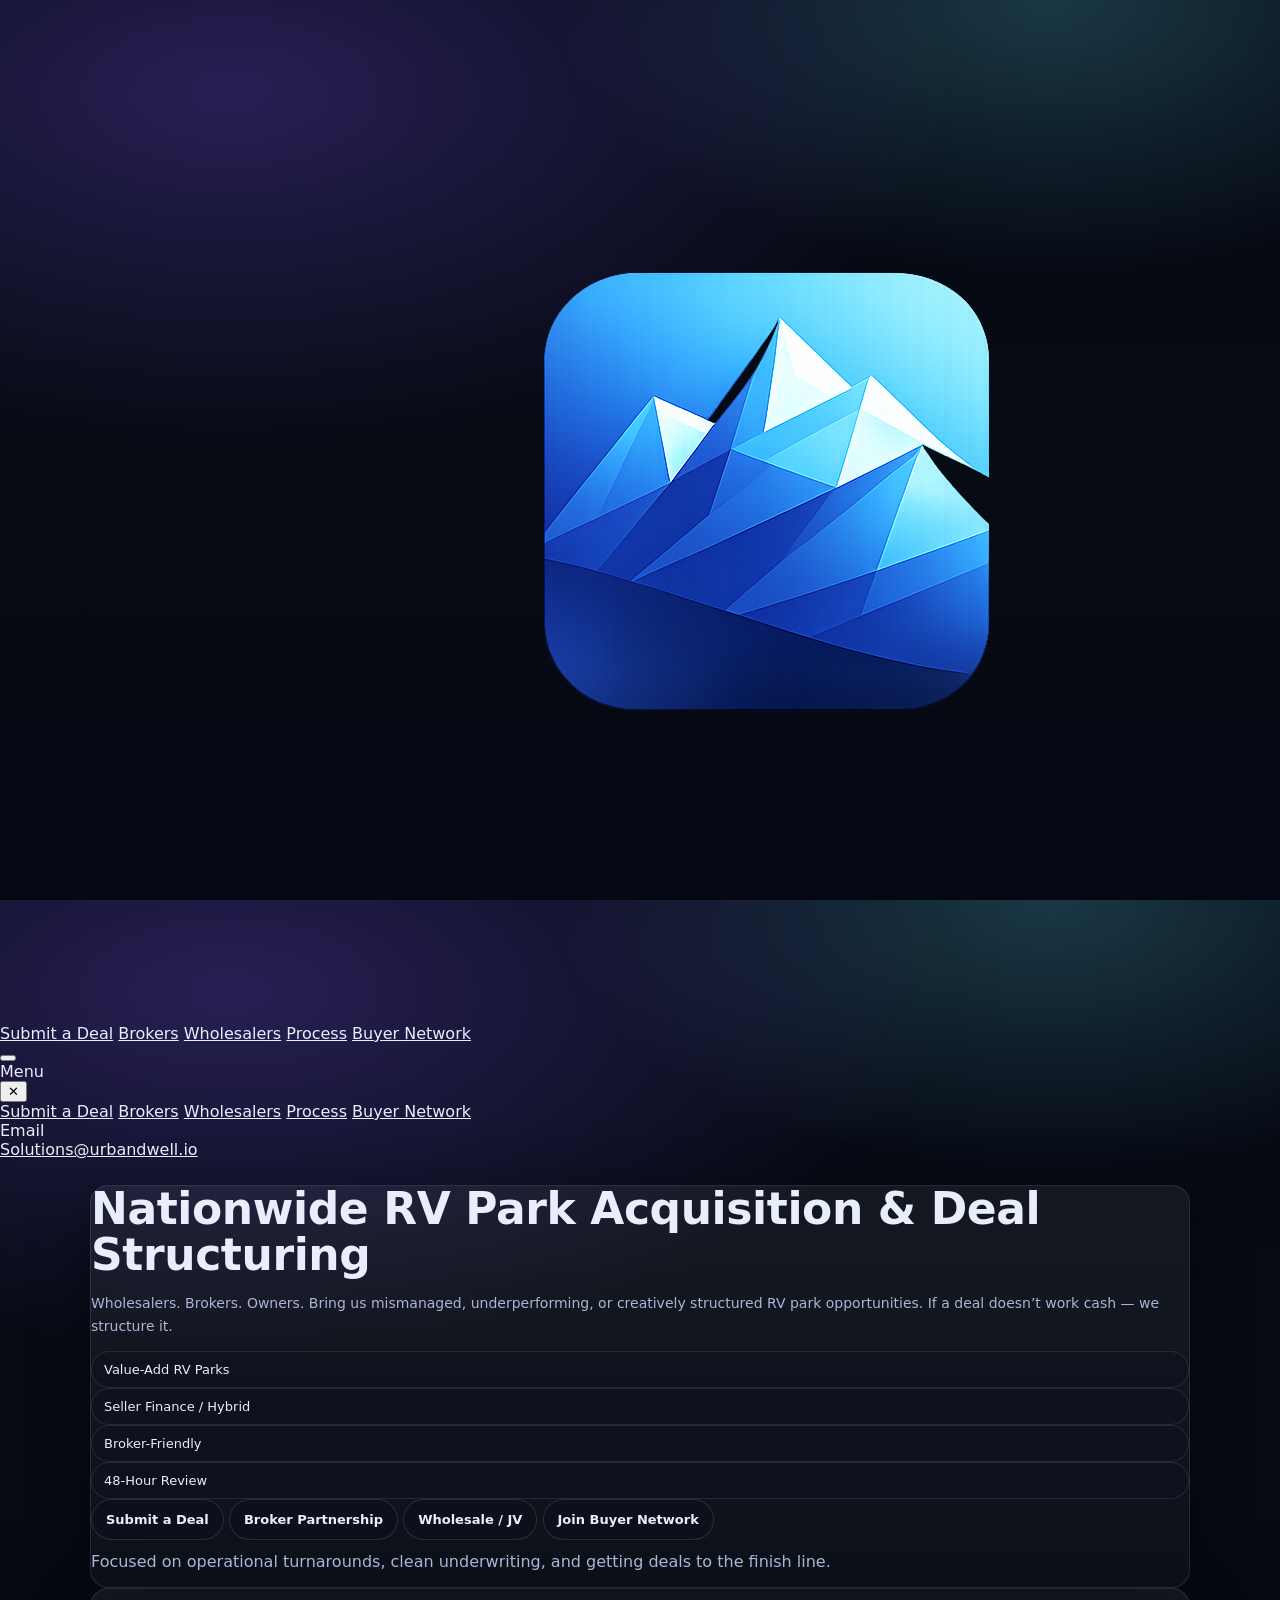
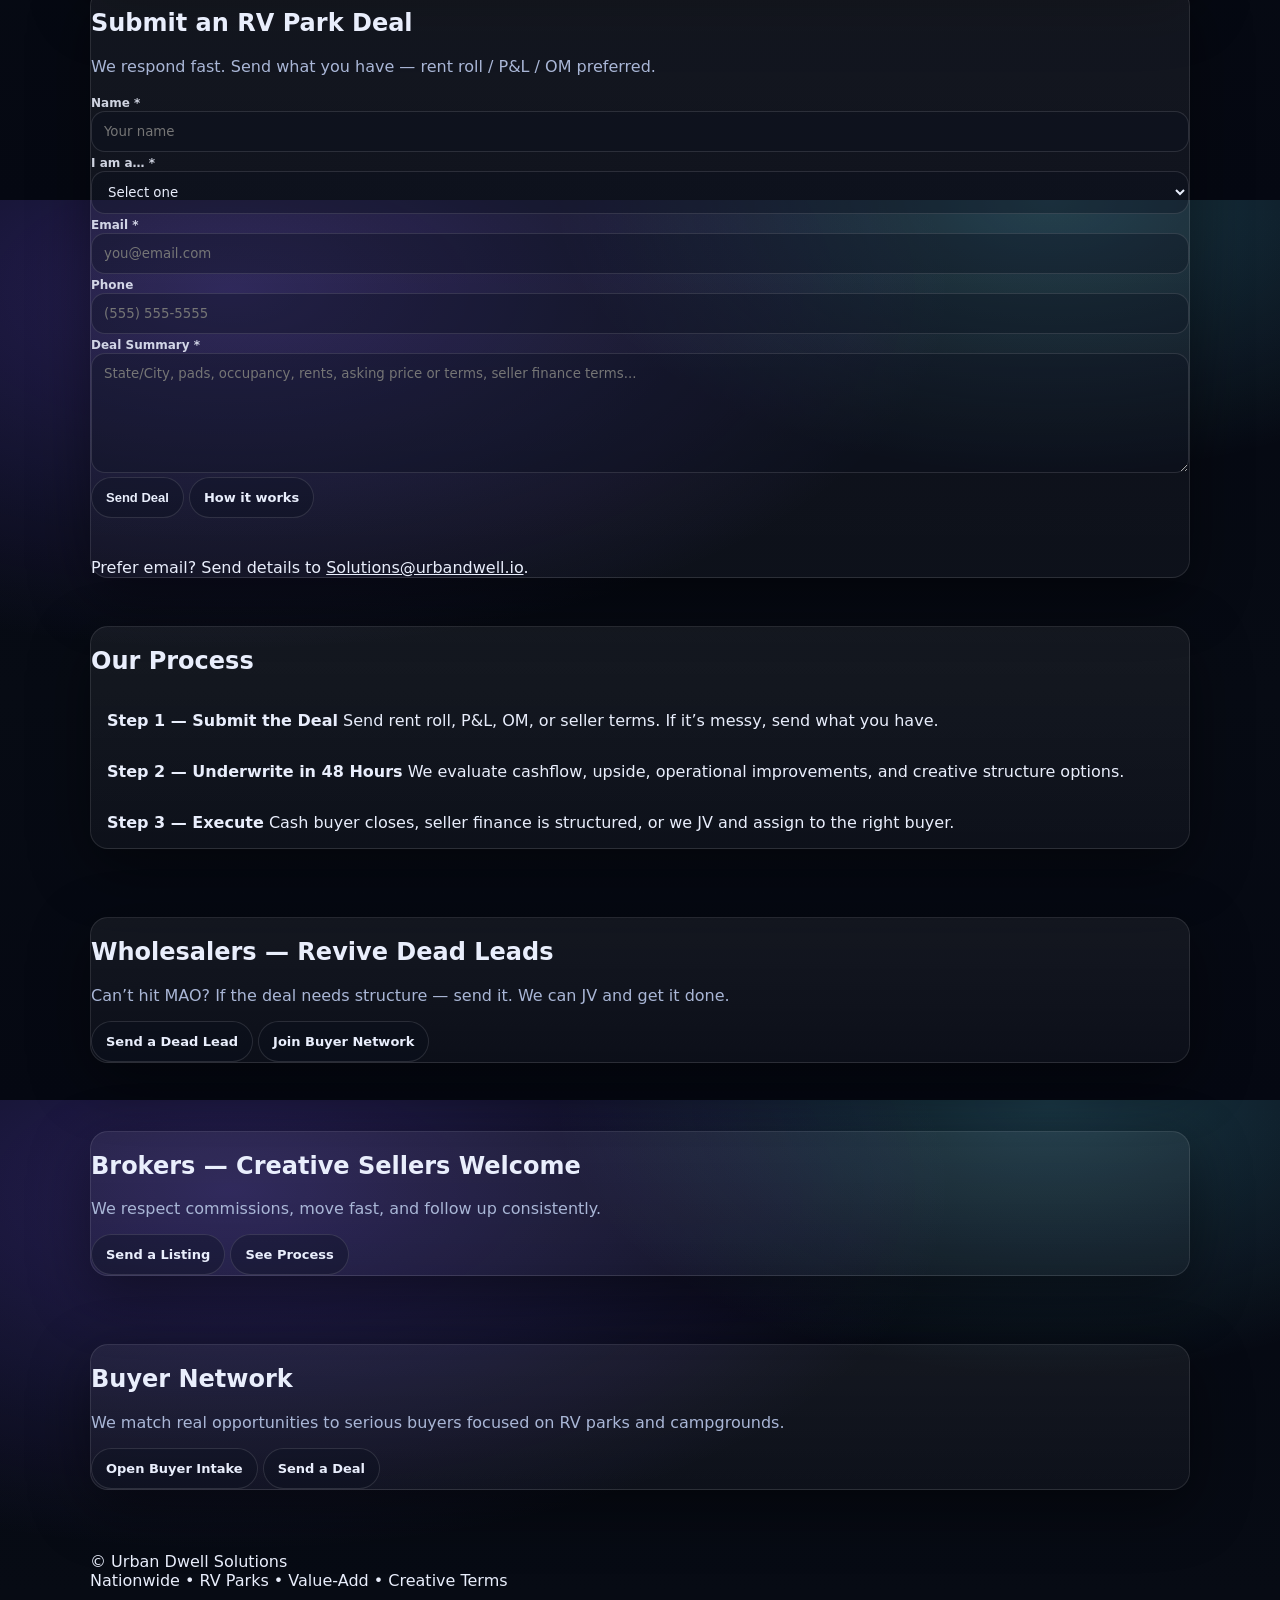
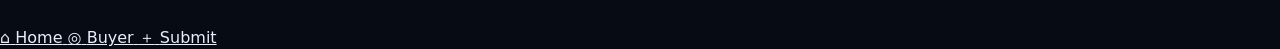
==== commit 794539b6: "Update index.html" ====
--- a/index.html
+++ b/index.html
@@ -1,244 +1,71 @@
-<!DOCTYPE html>
+<!doctype html>
 <html lang="en">
 <head>
   <meta charset="UTF-8" />
-  <meta name="viewport" content="width=device-width, initial-scale=1.0" />
+  <meta name="viewport" content="width=device-width,initial-scale=1" />
   <title>Urban Dwell Solutions | RV Park Acquisition</title>
-  <meta name="description" content="Nationwide RV park acquisition and deal structuring. Wholesalers, brokers, and owners: bring us mismanaged or value-add RV park opportunities." />
-
-  <style>
-    :root{
-      --bg:#0b1220;
-      --panel:#0f1a33;
-      --text:#eaf0ff;
-      --muted:#b8c4e6;
-      --line: rgba(255,255,255,.12);
-      --accent:#6aa6ff;
-      --accent2:#46e6b0;
-      --shadow: 0 12px 30px rgba(0,0,0,.35);
-      --radius: 18px;
-      --max: 1080px;
-      --ok:#59ffa0;
-      --danger:#ff6b6b;
-    }
-    *{box-sizing:border-box}
-    html{scroll-behavior:smooth;}
-    body{
-      margin:0;
-      font-family: system-ui, -apple-system, Segoe UI, Roboto, Arial, sans-serif;
-      background: radial-gradient(1200px 600px at 20% 0%, rgba(106,166,255,.18), transparent 60%),
-                  radial-gradient(1000px 500px at 80% 10%, rgba(70,230,176,.12), transparent 55%),
-                  var(--bg);
-      color:var(--text);
-      line-height:1.55;
-    }
-    a{color:inherit; text-decoration:none}
-    .wrap{max-width:var(--max); margin:0 auto; padding: 22px 16px 70px;}
-    header{
-      display:flex; align-items:center; justify-content:space-between;
-      gap:14px; padding: 12px 0 18px;
-      position: sticky; top:0;
-      backdrop-filter: blur(10px);
-      background: rgba(11,18,32,.72);
-      border-bottom: 1px solid rgba(255,255,255,.06);
-      z-index: 50;
-    }
-    .brand{
-      display:flex; align-items:center; gap:10px;
-      font-weight:800; letter-spacing:.3px;
-    }
-    .logo{
-      width:38px; height:38px; border-radius:12px;
-      background: linear-gradient(135deg, rgba(106,166,255,.95), rgba(70,230,176,.85));
-      box-shadow: var(--shadow);
-      flex: 0 0 auto;
-    }
-    .nav{display:flex; gap:12px; flex-wrap:wrap; justify-content:flex-end}
-    .nav a{
-      padding:10px 12px;
-      border:1px solid var(--line);
-      border-radius: 12px;
-      color:var(--muted);
-      background: rgba(255,255,255,.03);
-      font-size: 13px;
-      font-weight: 650;
-    }
-    .nav a:hover{border-color: rgba(106,166,255,.5); color: var(--text)}
-    .nav a.primary{
-      border-color: rgba(106,166,255,.6);
-      background: linear-gradient(135deg, rgba(106,166,255,.92), rgba(70,230,176,.72));
-      color:#07101f;
-    }
-
-    .hero{
-      display:grid;
-      grid-template-columns: 1.25fr .9fr;
-      gap:18px;
-      align-items:stretch;
-      margin-top: 10px;
-    }
-    .card{
-      background: linear-gradient(180deg, rgba(255,255,255,.06), rgba(255,255,255,.03));
-      border: 1px solid var(--line);
-      border-radius: var(--radius);
-      box-shadow: var(--shadow);
-      padding: 22px;
-    }
-    .hero h1{
-      margin:0 0 10px;
-      font-size: clamp(28px, 4.2vw, 46px);
-      line-height:1.08;
-      letter-spacing: -.6px;
-    }
-    .hero p{
-      margin:0 0 16px;
-      color:var(--muted);
-      font-size: 16px;
-      max-width: 62ch;
-    }
-    .pillrow{display:flex; flex-wrap:wrap; gap:10px; margin: 12px 0 18px;}
-    .pill{
-      padding:8px 10px;
-      border:1px solid var(--line);
-      border-radius: 999px;
-      color: var(--muted);
-      background: rgba(255,255,255,.03);
-      font-size: 13px;
-    }
-    .btnrow{display:flex; gap:10px; flex-wrap:wrap; margin-top: 14px;}
-    .btn{
-      display:inline-flex; align-items:center; justify-content:center;
-      padding: 12px 14px;
-      border-radius: 14px;
-      border:1px solid var(--line);
-      background: rgba(255,255,255,.04);
-      color: var(--text);
-      font-weight: 750;
-      min-width: 150px;
-      cursor:pointer;
-      transition: transform .12s ease;
-    }
-    .btn.primary{
-      border-color: rgba(106,166,255,.6);
-      background: linear-gradient(135deg, rgba(106,166,255,.92), rgba(70,230,176,.72));
-      color:#07101f;
-    }
-    .btn:hover{transform: translateY(-1px)}
-    .fine{
-      margin-top: 12px;
-      color: var(--muted);
-      font-size: 13px;
-    }
-
-    form label{display:block; font-size:13px; color:var(--muted); margin: 10px 0 6px;}
-    input, textarea, select{
-      width:100%;
-      padding: 12px 12px;
-      border-radius: 12px;
-      border: 1px solid var(--line);
-      background: rgba(0,0,0,.18);
-      color: var(--text);
-      outline:none;
-      font-family: inherit;
-    }
-    textarea{min-height: 120px; resize: vertical;}
-    input:focus, textarea:focus, select:focus{border-color: rgba(106,166,255,.65)}
-    .formgrid{display:grid; grid-template-columns: 1fr 1fr; gap:10px;}
-    .formactions{margin-top: 12px; display:flex; gap:10px; flex-wrap:wrap;}
-    .note{
-      margin-top: 8px;
-      font-size: 12px;
-      color: var(--muted);
-    }
-
-    .status{
-      margin-top: 10px;
-      padding: 10px 12px;
-      border-radius: 14px;
-      border: 1px solid var(--line);
-      background: rgba(255,255,255,.03);
-      color: var(--muted);
-      display: none;
-      font-size: 13px;
-    }
-    .status.ok{ border-color: rgba(70,230,176,.35); color: var(--ok); }
-    .status.err{ border-color: rgba(255,107,107,.35); color: var(--danger); }
-
-    .section{margin-top: 18px; scroll-margin-top: 90px;}
-    .section h2{
-      margin: 0 0 12px;
-      font-size: 22px;
-      letter-spacing: -.2px;
-    }
-    .grid3{
-      display:grid;
-      grid-template-columns: repeat(3, 1fr);
-      gap: 12px;
-    }
-    .grid2{
-      display:grid;
-      grid-template-columns: repeat(2, 1fr);
-      gap: 12px;
-    }
-    .mini h3{margin: 0 0 8px; font-size: 16px;}
-    .mini ul{margin:0; padding-left: 18px; color: var(--muted)}
-    .mini li{margin: 6px 0}
-    .step{
-      padding: 16px;
-      border-radius: 16px;
-      border: 1px solid var(--line);
-      background: rgba(255,255,255,.03);
-    }
-    .step b{display:block; margin-bottom:6px;}
-
-    footer{
-      margin-top: 20px;
-      padding-top: 16px;
-      border-top: 1px solid var(--line);
-      color: var(--muted);
-      font-size: 13px;
-      display:flex; justify-content:space-between; gap:10px; flex-wrap:wrap;
-    }
-
-    @media (max-width: 900px){
-      header{position: static; backdrop-filter: none;}
-      .hero{grid-template-columns: 1fr;}
-      .grid3{grid-template-columns: 1fr;}
-      .grid2{grid-template-columns: 1fr;}
-      .formgrid{grid-template-columns: 1fr;}
-      .nav{justify-content:flex-start}
-      .btn{min-width: 0;}
-    }
-  </style>
+  <meta name="description" content="Nationwide RV park acquisition and deal structuring. Wholesalers, brokers, and owners: bring value-add RV park opportunities." />
+  <link rel="stylesheet" href="./styles.css" />
 </head>
 
-<body>
-  <div class="wrap">
-    <header>
-      <div class="brand">
-        <div class="logo" aria-hidden="true"></div>
-        <div>
-          <div style="font-size:16px;">Urban Dwell Solutions</div>
-          <div style="font-size:12px; color: var(--muted);">RV Park Acquisition • Deal Structuring</div>
-        </div>
+<body data-page="home">
+  <!-- Topbar -->
+  <header class="topbar">
+    <a class="brand" href="index.html" aria-label="Urban Dwell Solutions Home">
+      <img src="logo-icon.png" alt="Urban Dwell Solutions" class="brand__logo" />
+      <div class="brand__text">
+        <div class="brand__name">Urban Dwell Solutions</div>
+        <div class="brand__tag">RV Park Acquisition • Deal Structuring</div>
       </div>
-
-      <nav class="nav" aria-label="Primary">
-        <a class="primary" href="#submit">Submit a Deal</a>
-        <a href="#brokers">Brokers</a>
-        <a href="#wholesalers">Wholesalers</a>
-        <a href="#process">Process</a>
-        <a href="#buyers">Buyer Network</a>
+    </a>
+
+    <div class="topbar__right">
+      <nav class="topnav topnav--desktop" aria-label="Primary">
+        <a class="topnav__link topnav__link--primary" href="#submit">Submit a Deal</a>
+        <a class="topnav__link" href="#brokers">Brokers</a>
+        <a class="topnav__link" href="#wholesalers">Wholesalers</a>
+        <a class="topnav__link" href="#process">Process</a>
+        <a class="topnav__link" href="buyers.html">Buyer Network</a>
       </nav>
-    </header>
-
-    <main>
+
+      <button class="icon-btn" id="menuBtn" aria-label="Open menu" aria-expanded="false" aria-controls="mobileDrawer">
+        <span class="icon-btn__bars" aria-hidden="true"></span>
+      </button>
+    </div>
+  </header>
+
+  <!-- Drawer overlay -->
+  <div class="drawer-overlay" id="drawerOverlay" hidden></div>
+
+  <!-- Slide-out Drawer -->
+  <aside class="drawer" id="mobileDrawer" aria-hidden="true">
+    <div class="drawer__head">
+      <div class="drawer__title">Menu</div>
+      <button class="icon-btn icon-btn--close" id="drawerClose" aria-label="Close menu">✕</button>
+    </div>
+
+    <nav class="drawer__nav">
+      <a class="drawer__link drawer__link--primary" href="#submit">Submit a Deal</a>
+      <a class="drawer__link" href="#brokers">Brokers</a>
+      <a class="drawer__link" href="#wholesalers">Wholesalers</a>
+      <a class="drawer__link" href="#process">Process</a>
+      <a class="drawer__link" href="buyers.html">Buyer Network</a>
+
+      <div class="drawer__meta">
+        <div class="drawer__metaLabel">Email</div>
+        <a class="drawer__metaValue" href="mailto:Solutions@urbandwell.io">Solutions@urbandwell.io</a>
+      </div>
+    </nav>
+  </aside>
+
+  <main class="page">
+    <div class="container">
       <section class="hero" id="top">
         <div class="card">
-          <h1>Nationwide RV Park Acquisition &amp; Deal Structuring</h1>
-          <p>
-            Wholesalers. Brokers. Owners. Bring us mismanaged, underperforming, or creatively structured
-            RV park opportunities. If a deal doesn’t work cash — we structure it.
+          <h1 class="h1">Nationwide RV Park Acquisition &amp; Deal Structuring</h1>
+          <p class="lead">
+            Wholesalers. Brokers. Owners. Bring us mismanaged, underperforming, or creatively structured RV park opportunities.
+            If a deal doesn’t work cash — we structure it.
           </p>
 
           <div class="pillrow">
@@ -252,29 +79,26 @@
             <a class="btn primary" href="#submit">Submit a Deal</a>
             <a class="btn" href="#brokers">Broker Partnership</a>
             <a class="btn" href="#wholesalers">Wholesale / JV</a>
-            <a class="btn" href="#buyers">Join Buyer Network</a>
-          </div>
-
-          <div class="fine">
+            <a class="btn" href="buyers.html">Join Buyer Network</a>
+          </div>
+
+          <p class="muted small" style="margin-top:12px;">
             Focused on operational turnarounds, clean underwriting, and getting deals to the finish line.
-          </div>
+          </p>
         </div>
 
         <div class="card" id="submit">
-          <h2 style="margin:0 0 8px; font-size:20px;">Submit an RV Park Deal</h2>
-          <div style="color:var(--muted); font-size:13px; margin-bottom:10px;">
-            We respond fast. Send what you have — rent roll / P&amp;L / OM preferred.
-          </div>
-
-          <!-- CONNECTED FORM -->
+          <h2 class="h2">Submit an RV Park Deal</h2>
+          <p class="muted small">We respond fast. Send what you have — rent roll / P&amp;L / OM preferred.</p>
+
           <form id="dealForm" novalidate>
-            <div class="formgrid">
-              <div>
-                <label for="name">Name <span style="color:var(--danger)">*</span></label>
+            <div class="grid formgrid">
+              <div>
+                <label for="name">Name <span class="req">*</span></label>
                 <input id="name" name="name" placeholder="Your name" required />
               </div>
               <div>
-                <label for="role">I am a... <span style="color:var(--danger)">*</span></label>
+                <label for="role">I am a… <span class="req">*</span></label>
                 <select id="role" name="role" required>
                   <option value="" selected disabled>Select one</option>
                   <option>Wholesaler</option>
@@ -284,81 +108,43 @@
                   <option>Other</option>
                 </select>
               </div>
-            </div>
-
-            <div class="formgrid">
-              <div>
-                <label for="email">Email <span style="color:var(--danger)">*</span></label>
+
+              <div>
+                <label for="email">Email <span class="req">*</span></label>
                 <input id="email" name="email" type="email" placeholder="you@email.com" required />
               </div>
               <div>
                 <label for="phone">Phone</label>
                 <input id="phone" name="phone" placeholder="(555) 555-5555" />
               </div>
-            </div>
-
-            <label for="summary">Deal Summary <span style="color:var(--danger)">*</span></label>
-            <textarea id="summary" name="summary" placeholder="State / City, # of pads, current occupancy, rents, asking price or terms, and any seller finance terms..." required></textarea>
-
-            <div class="formactions">
+
+              <div class="span2">
+                <label for="summary">Deal Summary <span class="req">*</span></label>
+                <textarea id="summary" name="summary" placeholder="State/City, pads, occupancy, rents, asking price or terms, seller finance terms..." required></textarea>
+              </div>
+            </div>
+
+            <div class="btnrow">
               <button class="btn primary" id="submitBtn" type="submit">Send Deal</button>
               <a class="btn" href="#process">How it works</a>
             </div>
 
             <div class="status" id="dealStatus" aria-live="polite"></div>
 
-            <div class="note">
+            <div class="note" style="margin-top:10px;">
               Prefer email? Send details to <a href="mailto:Solutions@urbandwell.io">Solutions@urbandwell.io</a>.
             </div>
           </form>
         </div>
       </section>
 
-      <section class="section">
-        <div class="card">
-          <h2>Problems We Solve</h2>
-          <div class="grid3">
-            <div class="mini">
-              <h3>Owners</h3>
-              <ul>
-                <li>Retiring / tired of management</li>
-                <li>Messy bookkeeping</li>
-                <li>Low occupancy</li>
-                <li>Deferred maintenance</li>
-                <li>Need flexible exit options</li>
-              </ul>
-            </div>
-            <div class="mini">
-              <h3>Brokers</h3>
-              <ul>
-                <li>Seller wants unrealistic pricing</li>
-                <li>Creative terms needed</li>
-                <li>Deal stuck due to financing</li>
-                <li>Buyer pool too small</li>
-                <li>Need consistent follow-up</li>
-              </ul>
-            </div>
-            <div class="mini">
-              <h3>Wholesalers</h3>
-              <ul>
-                <li>Can’t hit MAO</li>
-                <li>Seller owes too much</li>
-                <li>Creative lead — no capital partner</li>
-                <li>Dead leads sitting in CRM</li>
-                <li>Need a JV exit</li>
-              </ul>
-            </div>
-          </div>
-        </div>
-      </section>
-
       <section class="section" id="process">
         <div class="card">
-          <h2>Our Process</h2>
+          <h2 class="h2">Our Process</h2>
           <div class="grid3">
             <div class="step">
               <b>Step 1 — Submit the Deal</b>
-              Send rent roll, P&amp;L, OM, or seller terms (if creative). If it’s messy, send what you have.
+              Send rent roll, P&amp;L, OM, or seller terms. If it’s messy, send what you have.
             </div>
             <div class="step">
               <b>Step 2 — Underwrite in 48 Hours</b>
@@ -374,46 +160,20 @@
 
       <section class="section" id="wholesalers">
         <div class="card">
-          <h2>Wholesalers — Revive Dead Leads</h2>
-          <p style="color:var(--muted); margin:0 0 10px;">
-            Can’t hit your MAO? If the seller owes too much, wants creative terms, or the deal needs structure —
-            send it. We can JV and get it done.
-          </p>
-          <div class="grid2">
-            <div class="step">
-              <b>What to send</b>
-              State/City, pad count, occupancy/rents, asking price or terms, what’s broken, and seller motivation.
-            </div>
-            <div class="step">
-              <b>JV options</b>
-              We can structure seller finance/hybrid terms and route to the right buyer pool to close.
-            </div>
-          </div>
-          <div class="btnrow" style="margin-top:12px;">
+          <h2 class="h2">Wholesalers — Revive Dead Leads</h2>
+          <p class="muted">Can’t hit MAO? If the deal needs structure — send it. We can JV and get it done.</p>
+          <div class="btnrow">
             <a class="btn primary" href="#submit">Send a Dead Lead</a>
-            <a class="btn" href="#buyers">Join Buyer Network</a>
+            <a class="btn" href="buyers.html">Join Buyer Network</a>
           </div>
         </div>
       </section>
 
       <section class="section" id="brokers">
         <div class="card">
-          <h2>Brokers — Creative Sellers Welcome</h2>
-          <p style="color:var(--muted); margin:0 0 10px;">
-            We respect commissions, move fast, and follow up consistently. Bring us value-add RV parks,
-            mom-and-pop operators, retiring owners, and mismanaged assets.
-          </p>
-          <div class="grid2">
-            <div class="step">
-              <b>Broker-Friendly</b>
-              Clear underwriting notes, fast feedback, and communication that helps you keep control of the relationship.
-            </div>
-            <div class="step">
-              <b>Creative Execution</b>
-              If the deal needs seller finance, hybrid, or other terms to pencil — we structure it.
-            </div>
-          </div>
-          <div class="btnrow" style="margin-top:12px;">
+          <h2 class="h2">Brokers — Creative Sellers Welcome</h2>
+          <p class="muted">We respect commissions, move fast, and follow up consistently.</p>
+          <div class="btnrow">
             <a class="btn primary" href="#submit">Send a Listing</a>
             <a class="btn" href="#process">See Process</a>
           </div>
@@ -422,102 +182,40 @@
 
       <section class="section" id="buyers">
         <div class="card">
-          <h2>Buyer Network</h2>
-          <p style="color:var(--muted); margin:0 0 10px;">
-            We match real opportunities to serious buyers focused on RV parks and campgrounds.
-            If you’re an active buyer, join the network and keep your buy box current.
-          </p>
-          <div class="btnrow">
-            <!-- If your buyers page is buyers.html, keep this -->
+          <h2 class="h2">Buyer Network</h2>
+          <p class="muted">We match real opportunities to serious buyers focused on RV parks and campgrounds.</p>
+          <div class="btnrow">
             <a class="btn primary" href="buyers.html">Open Buyer Intake</a>
             <a class="btn" href="#submit">Send a Deal</a>
           </div>
         </div>
       </section>
 
-      <footer>
+      <footer class="footer">
         <div>© <span id="yr"></span> Urban Dwell Solutions</div>
         <div>Nationwide • RV Parks • Value-Add • Creative Terms</div>
       </footer>
-    </main>
-  </div>
-
-  <script>
-    // ✅ Update year
-    document.getElementById('yr').textContent = new Date().getFullYear();
-
-    // ✅ ZAPIER WEBHOOK (Submit a Deal)
-    // Replace this with your HOME webhook if different:
-    const DEAL_WEBHOOK_URL = "https://hooks.zapier.com/hooks/catch/26580778/u0oscvm/";
-
-    const form = document.getElementById("dealForm");
-    const statusBox = document.getElementById("dealStatus");
-    const submitBtn = document.getElementById("submitBtn");
-
-    const setStatus = (type, msg) => {
-      statusBox.className = "status " + (type === "ok" ? "ok" : "err");
-      statusBox.textContent = msg;
-      statusBox.style.display = "block";
-    };
-
-    const validateEmail = (email) => /^[^\s@]+@[^\s@]+\.[^\s@]+$/.test(email);
-
-    if (form) {
-      form.addEventListener("submit", async (e) => {
-        e.preventDefault();
-
-        const name = (form.elements["name"]?.value || "").trim();
-        const role = (form.elements["role"]?.value || "").trim();
-        const email = (form.elements["email"]?.value || "").trim();
-        const phone = (form.elements["phone"]?.value || "").trim();
-        const summary = (form.elements["summary"]?.value || "").trim();
-
-        if (!name || !role || !email || !summary) {
-          setStatus("err", "Please complete Name, Role, Email, and Deal Summary.");
-          return;
-        }
-        if (!validateEmail(email)) {
-          setStatus("err", "Please enter a valid email address.");
-          return;
-        }
-
-        const payload = {
-          name,
-          role,
-          email,
-          phone,
-          summary,
-          pageUrl: window.location.href,
-          submittedAt: new Date().toISOString(),
-          source: "home_submit_a_deal"
-        };
-
-        submitBtn.disabled = true;
-        submitBtn.textContent = "Sending…";
-
-        try {
-          // Best compatibility: FormData + no-cors (Zapier receives; browser doesn't need to read response)
-          const fd = new FormData();
-          Object.entries(payload).forEach(([k, v]) => fd.append(k, v));
-
-          await fetch(DEAL_WEBHOOK_URL, {
-            method: "POST",
-            mode: "no-cors",
-            body: fd
-          });
-
-          setStatus("ok", "✅ Deal submitted. We’ll respond quickly.");
-          form.reset();
-
-        } catch (err) {
-          console.error(err);
-          setStatus("err", "❌ Submit failed. Please try again or email Solutions@urbandwell.io.");
-        } finally {
-          submitBtn.disabled = false;
-          submitBtn.textContent = "Send Deal";
-        }
-      });
-    }
-  </script>
+    </div>
+  </main>
+
+  <!-- Sticky Bottom Nav -->
+  <nav class="bottom-nav" aria-label="Bottom navigation">
+    <a class="bottom-nav__item is-active" href="index.html" data-nav="home">
+      <span class="bottom-nav__icon" aria-hidden="true">⌂</span>
+      <span class="bottom-nav__text">Home</span>
+    </a>
+
+    <a class="bottom-nav__item bottom-nav__item--cta" href="buyers.html" data-nav="buyers">
+      <span class="bottom-nav__icon" aria-hidden="true">◎</span>
+      <span class="bottom-nav__text">Buyer</span>
+    </a>
+
+    <a class="bottom-nav__item" href="#submit" data-nav="submit">
+      <span class="bottom-nav__icon" aria-hidden="true">＋</span>
+      <span class="bottom-nav__text">Submit</span>
+    </a>
+  </nav>
+
+  <script src="./script.js"></script>
 </body>
 </html>
--- a/styles.css
+++ b/styles.css
@@ -0,0 +1,339 @@
+:root{
+  --bg:#070b14;
+  --panel:#0b1220;
+  --card:#0f1a2b;
+  --text:#e9eefc;
+  --muted:#a9b6d6;
+  --line:rgba(255,255,255,.12);
+  --accent:#66e3ff;
+  --accent2:#7c5cff;
+  --ok:#59ffa0;
+  --danger:#ff6b6b;
+  --shadow: 0 18px 60px rgba(0,0,0,.45);
+  --radius:18px;
+}
+
+*{ box-sizing:border-box; }
+html,body{ height:100%; }
+body{
+  margin:0;
+  font-family: Inter, system-ui, -apple-system, Segoe UI, Roboto, Arial, sans-serif;
+  background:
+    radial-gradient(1200px 600px at 18% 10%, rgba(124,92,255,.28), transparent 60%),
+    radial-gradient(900px 500px at 82% 0%, rgba(102,227,255,.22), transparent 55%),
+    linear-gradient(180deg, #050812, #070b14 55%, #050812);
+  color:var(--text);
+}
+
+a{ color:inherit; }
+.container{
+  width:min(1100px, calc(100% - 40px));
+  margin:0 auto;
+}
+
+.skip{
+  position:absolute;
+  left:-999px;
+  top:0;
+  background:#111;
+  color:#fff;
+  padding:10px 12px;
+  border-radius:10px;
+}
+.skip:focus{ left:14px; top:14px; z-index:9999; }
+
+.sr-only{
+  position:absolute;
+  width:1px;height:1px;
+  padding:0;margin:-1px;
+  overflow:hidden;clip:rect(0,0,0,0);
+  white-space:nowrap;border:0;
+}
+
+/* Background glows */
+.bg{ position:fixed; inset:0; pointer-events:none; z-index:-1; }
+.bg__glow{ position:absolute; filter: blur(60px); opacity:.65; }
+.bg__glow--a{ width:460px;height:460px; left:-120px; top:-120px; background:rgba(124,92,255,.55); }
+.bg__glow--b{ width:520px;height:520px; right:-140px; top:-180px; background:rgba(102,227,255,.38); }
+.bg__glow--c{ width:420px;height:420px; left:20%; top:35%; background:rgba(102,227,255,.14); }
+
+/* Header */
+.header{
+  position:sticky;
+  top:0;
+  z-index:50;
+  backdrop-filter: blur(10px);
+  background: rgba(7,11,20,.65);
+  border-bottom:1px solid rgba(255,255,255,.06);
+}
+.header__inner{
+  display:flex;
+  align-items:center;
+  justify-content:space-between;
+  padding:14px 0;
+  gap:14px;
+}
+
+.brand{ display:flex; align-items:center; gap:10px; min-width:200px; }
+.brand__dot{
+  width:14px;height:14px;border-radius:6px;
+  background: linear-gradient(135deg, var(--accent2), var(--accent));
+  box-shadow: 0 0 0 5px rgba(102,227,255,.08);
+}
+.brand__name{ font-weight:700; letter-spacing:.2px; }
+.brand__tag{ font-size:12px; color:var(--muted); margin-top:2px; }
+
+.nav{
+  display:flex;
+  flex-wrap:wrap;
+  gap:10px;
+  justify-content:flex-end;
+}
+.pill{
+  text-decoration:none;
+  padding:10px 12px;
+  border:1px solid rgba(255,255,255,.10);
+  border-radius:999px;
+  font-size:13px;
+  color:var(--text);
+  background: rgba(10,16,30,.35);
+}
+.pill:hover{ border-color: rgba(102,227,255,.32); }
+.pill--active{
+  border-color: rgba(102,227,255,.44);
+  background: rgba(102,227,255,.10);
+}
+
+/* Mobile menu button */
+.menuBtn{
+  display:none;
+  border:1px solid rgba(255,255,255,.12);
+  background: rgba(10,16,30,.35);
+  border-radius:12px;
+  padding:10px 10px;
+}
+.menuBtn__bar{
+  display:block;
+  width:18px;height:2px;
+  background: rgba(233,238,252,.9);
+  margin:4px 0;
+  border-radius:2px;
+}
+
+/* Cards & UI */
+.card{
+  background: linear-gradient(180deg, rgba(255,255,255,.06), rgba(255,255,255,.03));
+  border:1px solid rgba(255,255,255,.10);
+  border-radius: var(--radius);
+  box-shadow: var(--shadow);
+}
+.card__title{ font-weight:700; font-size:16px; }
+.card__sub{ color:var(--muted); margin-top:6px; font-size:13px; }
+
+.divider{ height:1px; background: rgba(255,255,255,.10); margin:14px 0; }
+.muted{ color:var(--muted); }
+
+/* Buttons */
+.btn{
+  display:inline-flex;
+  align-items:center;
+  justify-content:center;
+  gap:10px;
+  padding:12px 14px;
+  border-radius:999px;
+  border:1px solid rgba(255,255,255,.12);
+  text-decoration:none;
+  background: rgba(10,16,30,.35);
+  color:var(--text);
+  font-weight:600;
+  font-size:13px;
+}
+.btn:hover{ border-color: rgba(102,227,255,.30); }
+.btn--primary{
+  background: linear-gradient(135deg, rgba(124,92,255,.70), rgba(102,227,255,.50));
+  border-color: rgba(102,227,255,.55);
+}
+.btn--ghost{ background: rgba(10,16,30,.28); }
+.btn--subtle{ background: rgba(255,255,255,.04); }
+.btn--wide{
+  width:100%;
+  padding:12px 16px;
+  border-color: rgba(102,227,255,.35);
+  background: rgba(102,227,255,.10);
+}
+
+/* Hero */
+.hero{ padding: 26px 0 14px; }
+.hero__grid{
+  display:grid;
+  grid-template-columns: 1.35fr .65fr;
+  gap:22px;
+  align-items:start;
+}
+.hero h1{
+  margin:0;
+  font-size: clamp(30px, 4vw, 44px);
+  line-height:1.05;
+  letter-spacing:-.4px;
+}
+.lead{
+  color:var(--muted);
+  margin: 14px 0 14px;
+  font-size: 14px;
+  line-height:1.6;
+}
+
+.chips{ display:flex; flex-wrap:wrap; gap:10px; margin: 10px 0 16px; }
+.chip{
+  border:1px solid rgba(255,255,255,.10);
+  background: rgba(10,16,30,.30);
+  padding:9px 12px;
+  border-radius:999px;
+  font-size:12px;
+  color: rgba(233,238,252,.92);
+}
+.ctaRow{ display:flex; flex-wrap:wrap; gap:10px; margin: 10px 0 10px; }
+.subnote{ color: rgba(233,238,252,.70); font-size:12.5px; margin-top: 4px; }
+
+.quickfit{ margin-top:16px; padding:16px; }
+.bullets{ margin:10px 0 0; padding-left: 18px; color: rgba(233,238,252,.85); }
+.bullets li{ margin: 6px 0; }
+.quickfit__action{ margin-top: 14px; }
+.quickfit__fine{ margin-top:10px; font-size:12px; color: var(--muted); }
+
+/* Right panel */
+.panel{ padding:16px; }
+.panel__headline{ font-weight:700; margin-bottom:10px; }
+.panel__grid{ display:grid; grid-template-columns: 1fr 1fr; gap:10px; }
+.kpi{
+  padding:12px;
+  border-radius:14px;
+  border:1px solid rgba(255,255,255,.10);
+  background: rgba(10,16,30,.30);
+}
+.kpi__label{ font-size:12px; color:var(--muted); }
+.kpi__value{ font-size:14px; font-weight:700; margin-top:4px; }
+.badgeRow{ display:flex; flex-wrap:wrap; gap:8px; margin-top:10px; }
+.badge{
+  font-size:12px;
+  color: rgba(233,238,252,.88);
+  border:1px solid rgba(255,255,255,.10);
+  background: rgba(255,255,255,.04);
+  padding:7px 10px;
+  border-radius:999px;
+}
+
+/* Sections */
+.section{ padding: 34px 0; }
+.section__head{ margin-bottom:14px; }
+.section__head h2{ margin:0; font-size: 26px; letter-spacing:-.2px; }
+.section__head p{ margin:8px 0 0; }
+
+.grid2{ display:grid; grid-template-columns: 1fr 1fr; gap:18px; }
+
+/* Form */
+.formCard{ padding:16px; }
+.formGrid{ display:grid; grid-template-columns: 1fr 1fr; gap:12px; }
+.field{ display:flex; flex-direction:column; gap:8px; }
+.field--full{ grid-column: 1 / -1; }
+
+label{ font-size:12px; color: rgba(233,238,252,.88); font-weight:600; }
+
+input, select, textarea{
+  width:100%;
+  color: var(--text);
+  background: rgba(10,16,30,.35);
+  border:1px solid rgba(255,255,255,.12);
+  border-radius:14px;
+  padding:12px 12px;
+  outline:none;
+  font-family: inherit;
+}
+
+textarea{ resize: vertical; min-height: 120px; }
+input:focus, select:focus, textarea:focus{
+  border-color: rgba(102,227,255,.42);
+  box-shadow: 0 0 0 4px rgba(102,227,255,.10);
+}
+
+.formActions{ display:flex; gap:10px; margin-top:12px; flex-wrap:wrap; }
+.fine{ margin-top:10px; font-size:12px; line-height:1.5; }
+.status{ margin-top:12px; font-size:13px; min-height: 18px; }
+
+/* Info card */
+.infoCard{ padding:16px; }
+.infoList{ margin-top: 12px; display:flex; flex-direction:column; gap:10px; }
+.infoItem{
+  border:1px solid rgba(255,255,255,.10);
+  background: rgba(10,16,30,.30);
+  border-radius:14px;
+  padding:12px;
+  display:grid;
+  grid-template-columns: 120px 1fr;
+  gap:10px;
+}
+.infoItem__k{ font-weight:700; font-size:13px; }
+.infoItem__v{ color: var(--muted); font-size:13px; line-height:1.5; }
+
+.callout{
+  margin-top: 14px;
+  border-radius:14px;
+  padding:12px;
+  border:1px solid rgba(102,227,255,.22);
+  background: rgba(102,227,255,.08);
+}
+.callout__k{ font-weight:800; }
+.callout__v{ margin-top:6px; color: rgba(233,238,252,.82); font-size:13px; }
+
+/* Steps */
+.steps{ display:grid; grid-template-columns: repeat(4, 1fr); gap:14px; }
+.step{ padding:16px; }
+.step__n{
+  width:30px;height:30px;
+  border-radius:10px;
+  display:flex;align-items:center;justify-content:center;
+  background: rgba(102,227,255,.10);
+  border:1px solid rgba(102,227,255,.20);
+  font-weight:800;
+}
+.step__t{ margin-top:10px; font-weight:800; }
+.step__d{ margin-top:6px; color: var(--muted); font-size:13px; line-height:1.5; }
+
+/* Footer */
+.footer{ padding: 28px 0 38px; }
+.footer__inner{
+  display:flex;
+  justify-content:space-between;
+  gap:14px;
+  flex-wrap:wrap;
+  border-top:1px solid rgba(255,255,255,.08);
+  padding-top:18px;
+}
+
+/* Responsive */
+@media (max-width: 940px){
+  .hero__grid{ grid-template-columns: 1fr; }
+  .panel__grid{ grid-template-columns: 1fr 1fr; }
+  .grid2{ grid-template-columns: 1fr; }
+  .steps{ grid-template-columns: 1fr 1fr; }
+}
+@media (max-width: 720px){
+  .menuBtn{ display:inline-flex; }
+  .nav{
+    position:absolute;
+    right:20px;
+    top:64px;
+    flex-direction:column;
+    padding:12px;
+    width:min(260px, calc(100% - 40px));
+    background: rgba(7,11,20,.92);
+    border:1px solid rgba(255,255,255,.10);
+    border-radius:18px;
+    box-shadow: var(--shadow);
+    display:none;
+  }
+  .nav.nav--open{ display:flex; }
+  .formGrid{ grid-template-columns: 1fr; }
+  .infoItem{ grid-template-columns: 1fr; }
+  .steps{ grid-template-columns: 1fr; }
+}
